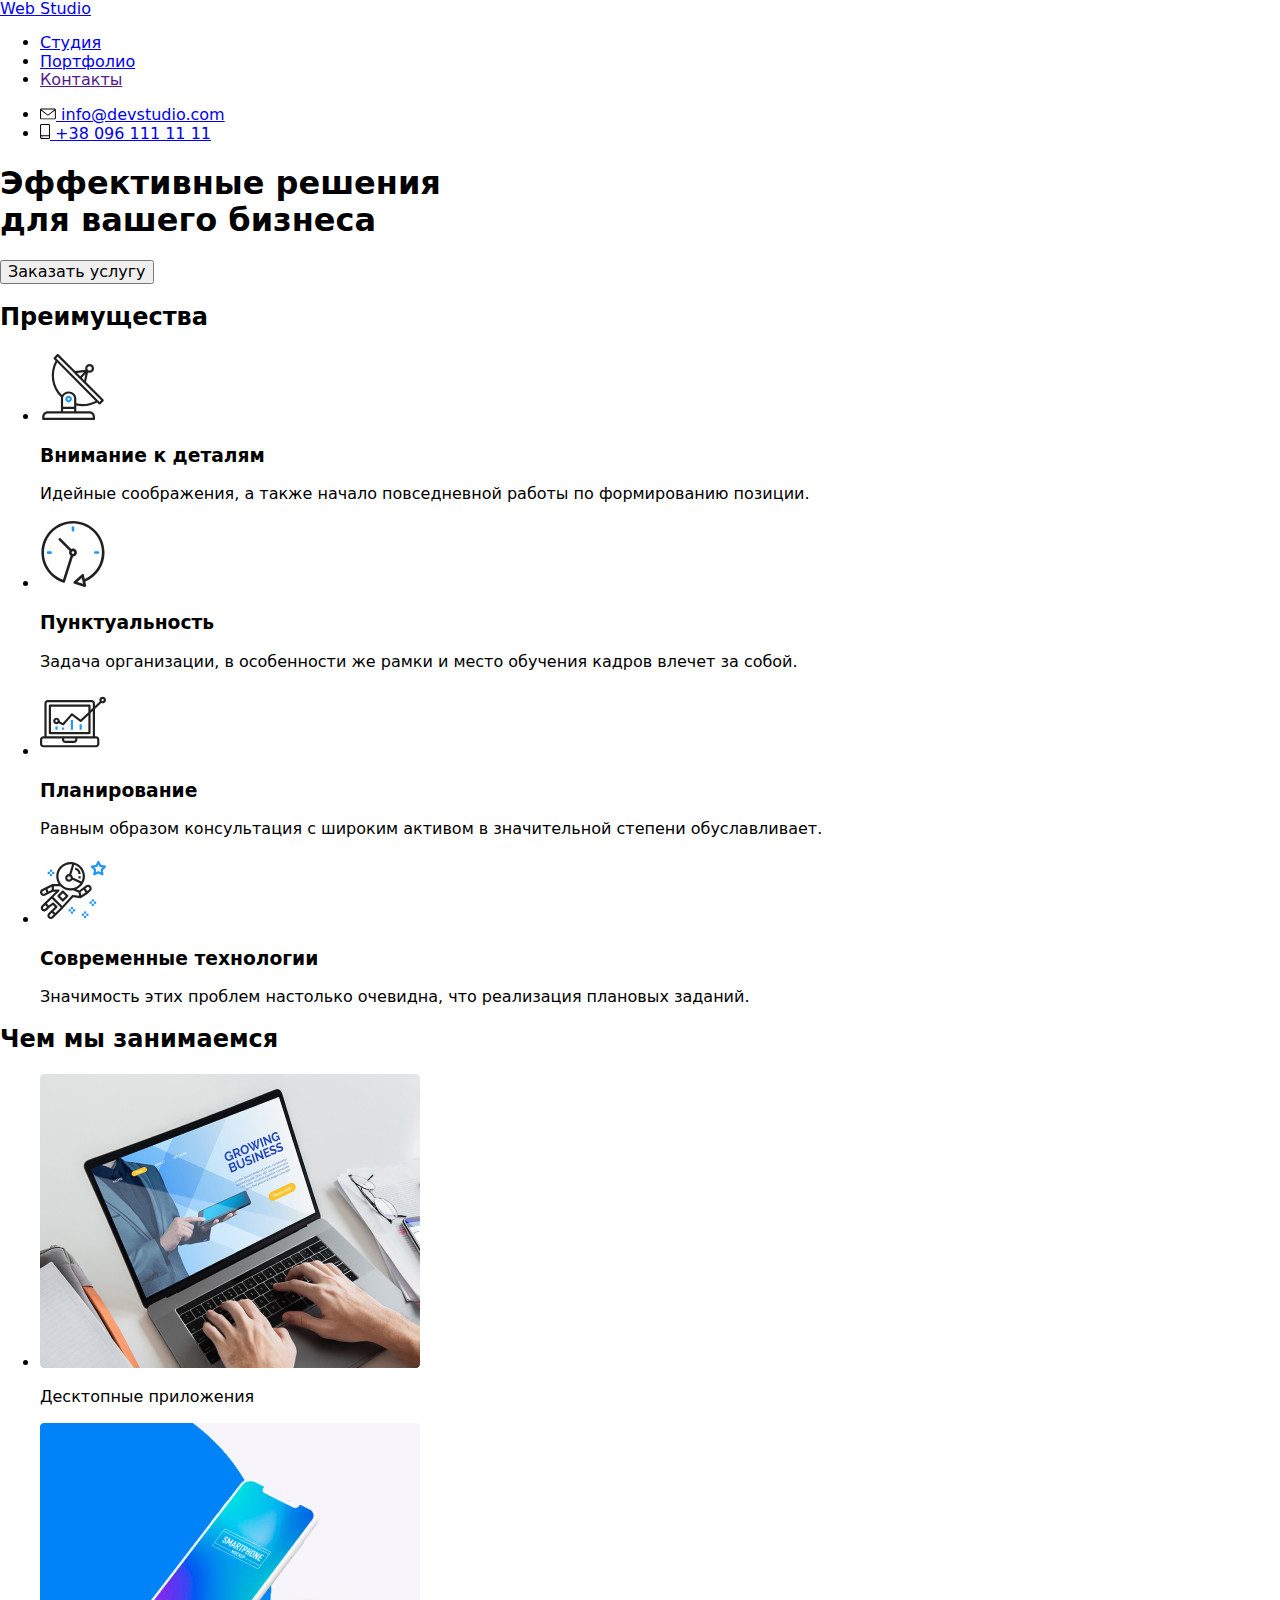
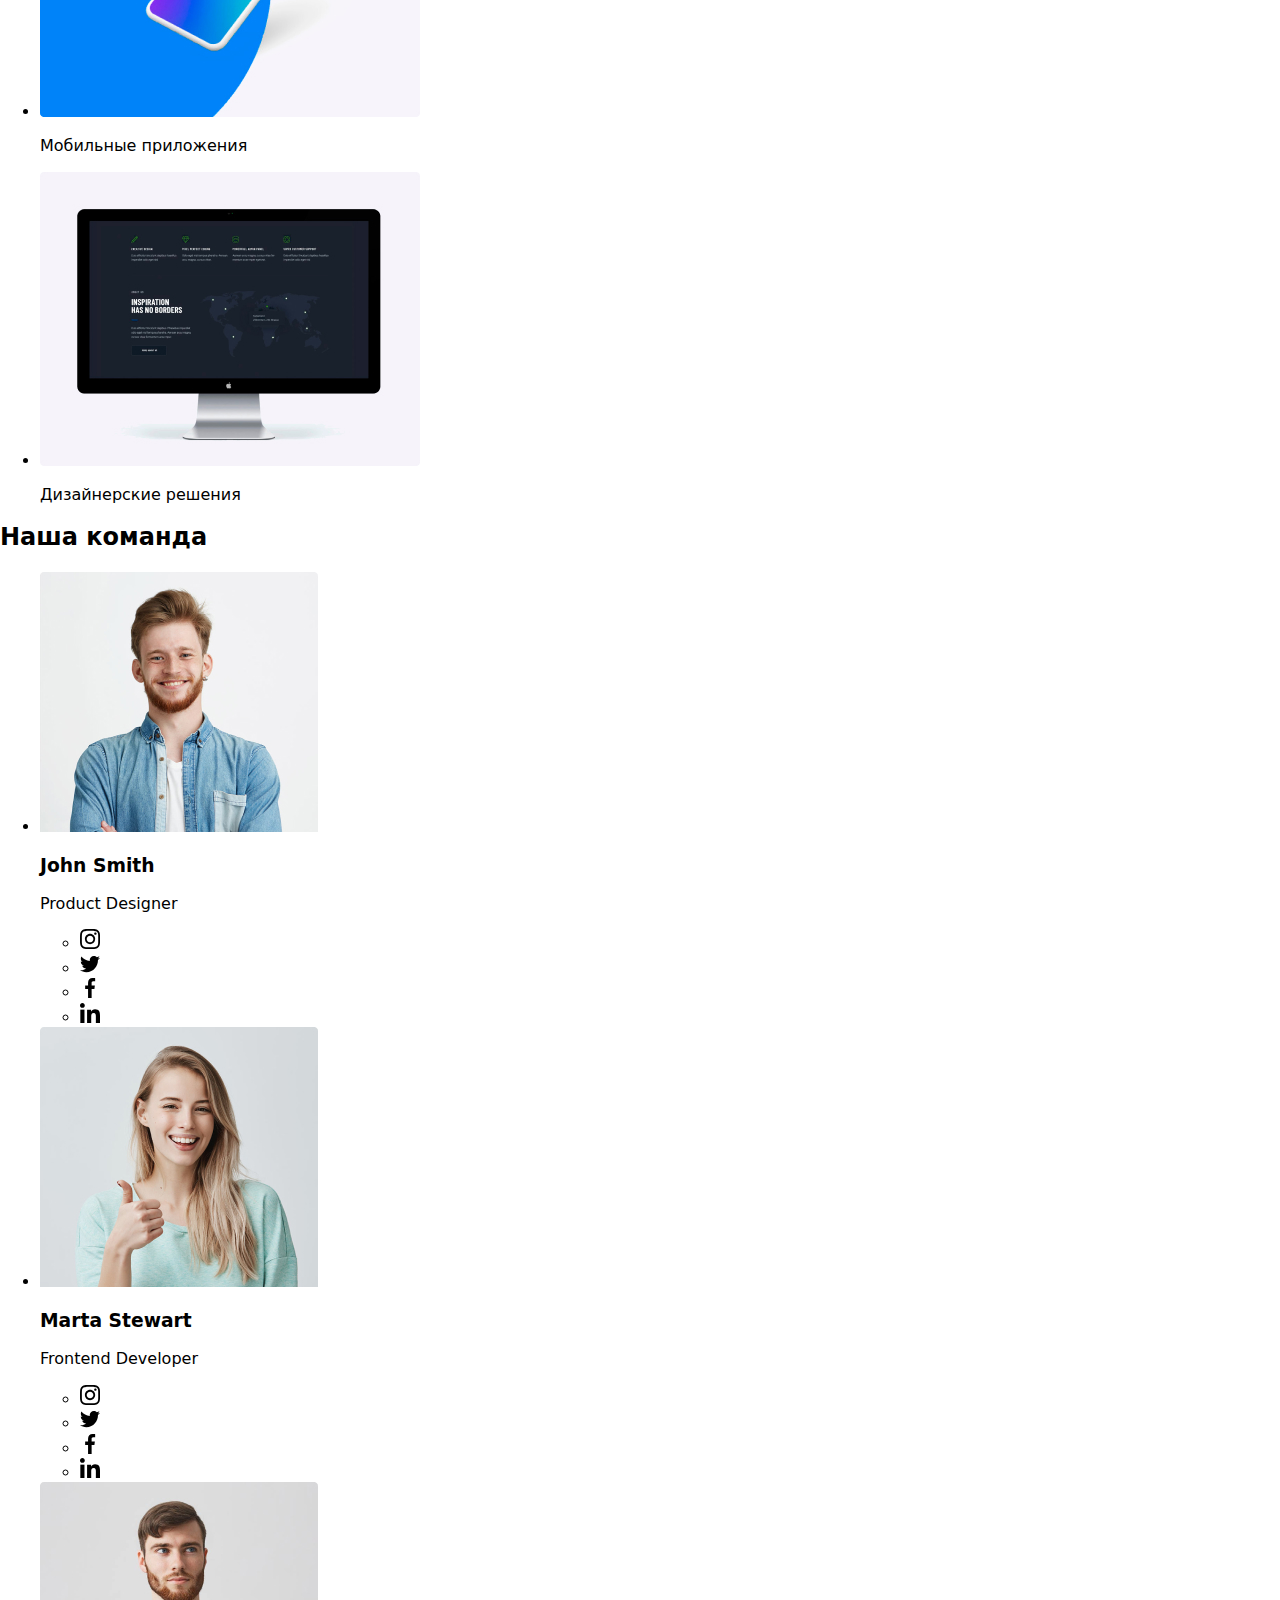
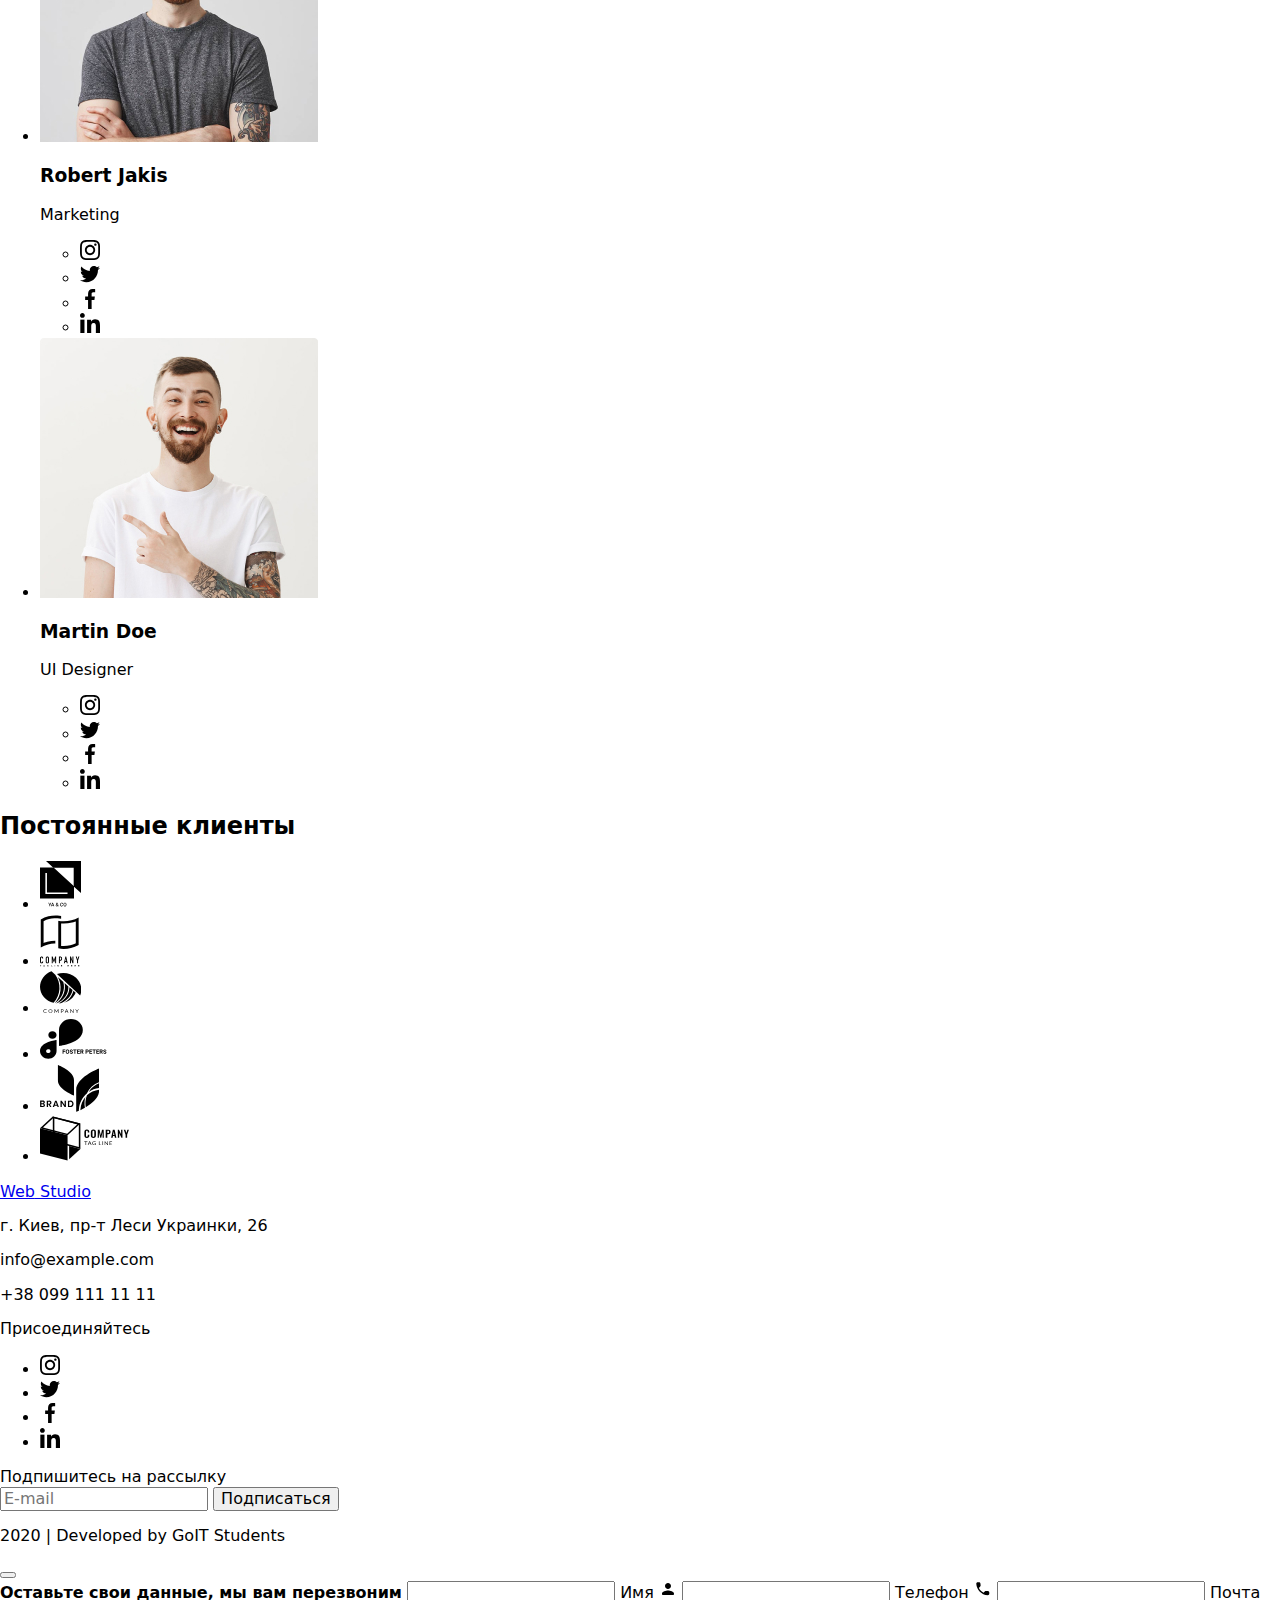
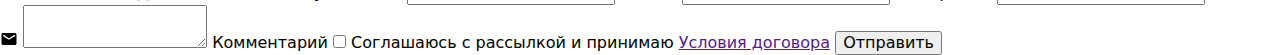
==== index.html @ 314b831e "+файлы с прошлого дз" ====
<!DOCTYPE html>
<html lang="ru">
  <head>
    <meta charset="UTF-8" />
    <meta name="viewport" content="width=device-width, initial-scale=1.0" />
    <title>Web Studio</title>
    <link
      href="https://fonts.googleapis.com/css2?family=Raleway:wght@700&family=Roboto:wght@400;500;700;900&display=swap"
      rel="stylesheet"
    />
    <link
      rel="stylesheet"
      href="https://cdnjs.cloudflare.com/ajax/libs/modern-normalize/0.6.0/modern-normalize.min.css"
    />
    <link rel="stylesheet" href="./css/main.min.css" />
  </head>
  <body>
    <!-- Шапка сайта -->
    <header class="page-header">
      <div class="container header-flex">
        <nav class="main-nav">
          <a href="./index.html" class="logo">
            <span class="logo-color">Web</span>
            Studio
          </a>

          <ul class="site-nav header-style">
            <li class="item"><a href="./index.html" class="link current-index">Студия</a></li>
            <li class="item"><a href="./portfolio.html" class="link">Портфолио</a></li>
            <li class="item"><a href="" class="link">Контакты</a></li>
          </ul>
        </nav>

        <ul class="contacts header-style">
          <li class="item">
            <a href="mailto:info@devstudio.com" class="mail">
              <svg class="envelope-icon" width="16" height="12">
                <use href="./images/sprite.svg#envelope"></use>
              </svg>
              info@devstudio.com
            </a>
          </li>
          <li class="item">
            <a href="tel:380961111111" class="phone">
              <svg class="phone-icon" width="10" height="15">
                <use href="./images/sprite.svg#phone"></use>
              </svg>
              +38 096 111 11 11
            </a>
          </li>
        </ul>
      </div>
    </header>

    <main>
      <!-- Герой -->

      <section class="hero">
        <div class="overlay">
          <h1 class="hero-title">
            Эффективные решения
            <br />
            для вашего бизнеса
          </h1>
          <button data-modal-open class="button">Заказать услугу</button>
        </div>
      </section>

      <!-- Примущества -->
      <section class="advantages section">
        <div class="container">
          <h2 class="section-title invisible-title">Преимущества</h2>
          <ul class="advantages-list">
            <li class="item icon-1">
              <div class="icon-bg">
                <svg class="adv-icon" width="66" height="70">
                  <use href="./images/sprite.svg#icon-1"></use>
                </svg>
              </div>
              <h3 class="advantages-title">Внимание к деталям</h3>
              <p class="advantages-text">
                Идейные соображения, а также начало повседневной работы по формированию позиции.
              </p>
            </li>
            <li class="item icon-2">
              <div class="icon-bg">
                <svg class="adv-icon" width="66" height="70">
                  <use href="./images/sprite.svg#icon-2"></use>
                </svg>
              </div>
              <h3 class="advantages-title">Пунктуальность</h3>
              <p class="advantages-text">
                Задача организации, в особенности же рамки и место обучения кадров влечет за собой.
              </p>
            </li>
            <li class="item icon-3">
              <div class="icon-bg">
                <svg class="adv-icon" width="66" height="70">
                  <use href="./images/sprite.svg#icon-3"></use>
                </svg>
              </div>
              <h3 class="advantages-title">Планирование</h3>
              <p class="advantages-text">
                Равным образом консультация с широким активом в значительной степени обуславливает.
              </p>
            </li>
            <li class="item icon-4">
              <div class="icon-bg">
                <svg class="adv-icon" width="66" height="70">
                  <use href="./images/sprite.svg#icon-4"></use>
                </svg>
              </div>
              <h3 class="advantages-title">Современные технологии</h3>
              <p class="advantages-text">
                Значимость этих проблем настолько очевидна, что реализация плановых заданий.
              </p>
            </li>
          </ul>
        </div>
      </section>

      <!-- Чем мы занимаемся -->
      <section class="section">
        <div class="container">
          <h2 class="section-title">Чем мы занимаемся</h2>
          <ul class="we-list">
            <li class="item">
              <div class="img-wrap">
                <img src="./images/3we/img1.jpg" width="380" height="294" alt="ноутбук" />
                <p class="caption">Десктопные приложения</p>
              </div>
            </li>
            <li class="item">
              <div class="img-wrap">
                <img src="./images/3we/img2.jpg" width="380" height="294" alt="телефон" />
                <p class="caption">Мобильные приложения</p>
              </div>
            </li>
            <li class="item">
              <div class="img-wrap">
                <img src="./images/3we/img3.jpg" width="380" height="294" alt="монитор" />
                <p class="caption">Дизайнерские решения</p>
              </div>
            </li>
          </ul>
        </div>
      </section>

      <!-- Наша команда -->
      <section class="section background add-padding">
        <div class="container">
          <h2 class="section-title">Наша команда</h2>
          <ul class="team-list">
            <li class="item">
              <img src="./images/4team/member1.jpg" width="278" class="team-img" alt="John Smith" />
              <h3 class="names">John Smith</h3>
              <p class="profession">Product Designer</p>
              <ul class="icons-list">
                <li class="item">
                  <a href="instagram.com" class="icon-bg-team">
                    <svg class="icon-team" width="20" height="20">
                      <use href="./images/sprite.svg#instagram"></use>
                    </svg>
                  </a>
                </li>
                <li class="item">
                  <a href="twitter.com" class="icon-bg-team">
                    <svg class="icon-team" width="20" height="20">
                      <use href="./images/sprite.svg#twitter"></use>
                    </svg>
                  </a>
                </li>
                <li class="item">
                  <a href="facebook.com" class="icon-bg-team">
                    <svg class="icon-team" width="20" height="20">
                      <use href="./images/sprite.svg#facebook"></use>
                    </svg>
                  </a>
                </li>
                <li class="item">
                  <a href="linkedin.com" class="icon-bg-team">
                    <svg class="icon-team" width="20" height="20">
                      <use href="./images/sprite.svg#linkedin"></use>
                    </svg>
                  </a>
                </li>
              </ul>
            </li>
            <li class="item">
              <img
                src="./images/4team/member2.jpg"
                width="278"
                class="team-img"
                alt="Marta Stewart"
              />
              <h3 class="names">Marta Stewart</h3>
              <p class="profession">Frontend Developer</p>
              <ul class="icons-list">
                <li class="item">
                  <a href="instagram.com" class="icon-bg-team">
                    <svg class="icon-team" width="20" height="20">
                      <use href="./images/sprite.svg#instagram"></use>
                    </svg>
                  </a>
                </li>
                <li class="item">
                  <a href="twitter.com" class="icon-bg-team">
                    <svg class="icon-team" width="20" height="20">
                      <use href="./images/sprite.svg#twitter"></use>
                    </svg>
                  </a>
                </li>
                <li class="item">
                  <a href="facebook.com" class="icon-bg-team">
                    <svg class="icon-team" width="20" height="20">
                      <use href="./images/sprite.svg#facebook"></use>
                    </svg>
                  </a>
                </li>
                <li class="item">
                  <a href="linkedin.com" class="icon-bg-team">
                    <svg class="icon-team" width="20" height="20">
                      <use href="./images/sprite.svg#linkedin"></use>
                    </svg>
                  </a>
                </li>
              </ul>
            </li>
            <li class="item">
              <img
                src="./images/4team/member3.jpg"
                width="278"
                class="team-img"
                alt="Robert Jakis"
              />
              <h3 class="names">Robert Jakis</h3>
              <p class="profession">Marketing</p>
              <ul class="icons-list">
                <li class="item">
                  <a href="instagram.com" class="icon-bg-team">
                    <svg class="icon-team" width="20" height="20">
                      <use href="./images/sprite.svg#instagram"></use>
                    </svg>
                  </a>
                </li>
                <li class="item">
                  <a href="twitter.com" class="icon-bg-team">
                    <svg class="icon-team" width="20" height="20">
                      <use href="./images/sprite.svg#twitter"></use>
                    </svg>
                  </a>
                </li>
                <li class="item">
                  <a href="facebook.com" class="icon-bg-team">
                    <svg class="icon-team" width="20" height="20">
                      <use href="./images/sprite.svg#facebook"></use>
                    </svg>
                  </a>
                </li>
                <li class="item">
                  <a href="linkedin.com" class="icon-bg-team">
                    <svg class="icon-team" width="20" height="20">
                      <use href="./images/sprite.svg#linkedin"></use>
                    </svg>
                  </a>
                </li>
              </ul>
            </li>
            <li class="item">
              <img src="./images/4team/member4.jpg" width="278" class="team-img" alt="Martin Doe" />
              <h3 class="names">Martin Doe</h3>
              <p class="profession">UI Designer</p>
              <ul class="icons-list">
                <li class="item">
                  <a href="instagram.com" class="icon-bg-team">
                    <svg class="icon-team" width="20" height="20">
                      <use href="./images/sprite.svg#instagram"></use>
                    </svg>
                  </a>
                </li>
                <li class="item">
                  <a href="twitter.com" class="icon-bg-team">
                    <svg class="icon-team" width="20" height="20">
                      <use href="./images/sprite.svg#twitter"></use>
                    </svg>
                  </a>
                </li>
                <li class="item">
                  <a href="facebook.com" class="icon-bg-team">
                    <svg class="icon-team" width="20" height="20">
                      <use href="./images/sprite.svg#facebook"></use>
                    </svg>
                  </a>
                </li>
                <li class="item">
                  <a href="linkedin.com" class="icon-bg-team">
                    <svg class="icon-team" width="20" height="20">
                      <use href="./images/sprite.svg#linkedin"></use>
                    </svg>
                  </a>
                </li>
              </ul>
            </li>
          </ul>
        </div>
      </section>

      <!-- Постоянные клиенты -->
      <section class="section add-padding">
        <div class="container">
          <h2 class="section-title">Постоянные клиенты</h2>
          <ul class="clients-list">
            <li class="item">
              <a href="" class="icon-bg-clients">
                <svg class="icon-clients" width="45" height="50">
                  <use href="./images/sprite.svg#client-1"></use>
                </svg>
              </a>
            </li>
            <li class="item">
              <a href="" class="icon-bg-clients">
                <svg class="icon-clients" width="40" height="52">
                  <use href="./images/sprite.svg#client-2"></use>
                </svg>
              </a>
            </li>
            <li class="item">
              <a href="" class="icon-bg-clients">
                <svg class="icon-clients" width="41" height="43">
                  <use href="./images/sprite.svg#client-3"></use>
                </svg>
              </a>
            </li>
            <li class="item">
              <a href="" class="icon-bg-clients">
                <svg class="icon-clients" width="80" height="42">
                  <use href="./images/sprite.svg#client-4"></use>
                </svg>
              </a>
            </li>
            <li class="item">
              <a href="" class="icon-bg-clients">
                <svg class="icon-clients" width="59" height="47">
                  <use href="./images/sprite.svg#client-5"></use>
                </svg>
              </a>
            </li>
            <li class="item">
              <a href="" class="icon-bg-clients">
                <svg class="icon-clients" width="89" height="46">
                  <use href="./images/sprite.svg#client-6"></use>
                </svg>
              </a>
            </li>
          </ul>
        </div>
      </section>
    </main>

    <!-- Футер -->
    <footer>
      <div class="container footer-flex">
        <div class="contacts-container">
          <a href="./index.html" class="logo logo-footer">
            <span class="logo-color">Web</span>
            Studio
          </a>

          <p class="address">г. Киев, пр-т Леси Украинки, 26</p>
          <p class="mail-footer">info@example.com</p>
          <p class="phone-footer">+38 099 111 11 11</p>
        </div>

        <div class="socials-container">
          <p class="text-footer">Присоединяйтесь</p>
          <ul class="socials-list">
            <li class="item">
              <a href="instagram.com" class="icon-bg-footer">
                <svg class="icon-footer" width="20" height="20">
                  <use href="./images/sprite.svg#instagram"></use>
                </svg>
              </a>
            </li>
            <li class="item">
              <a href="twitter.com" class="icon-bg-footer">
                <svg class="icon-footer" width="20" height="20">
                  <use href="./images/sprite.svg#twitter"></use>
                </svg>
              </a>
            </li>
            <li class="item">
              <a href="facebook.com" class="icon-bg-footer">
                <svg class="icon-footer" width="20" height="20">
                  <use href="./images/sprite.svg#facebook"></use>
                </svg>
              </a>
            </li>
            <li class="item">
              <a href="linkidin.com" class="icon-bg-footer">
                <svg class="icon-footer" width="20" height="20">
                  <use href="./images/sprite.svg#linkedin"></use>
                </svg>
              </a>
            </li>
          </ul>
        </div>

        <div class="subscribe-container">
          <form class="subscribe-form">
            <label for="mail">Подпишитесь на рассылку</label>
            <div class="form-wrapper">
              <input type="mail" name="mail" id="mail" placeholder="E-mail" />
              <button class="button subscribe-button" type="submit">Подписаться</button>
            </div>
          </form>
        </div>
      </div>
      <p class="bottom">2020 | Developed by GoIT Students</p>
    </footer>

    <!-- Модальное окно -->
    <div class="backdrop is-hidden" data-modal>
      <div class="modal">
        <button data-modal-close class="button-close"></button>
        <form class="form" autocomplete="off">
          <strong class="form-title">Оставьте свои данные, мы вам перезвоним</strong>

          <label class="form-field">
            <input class="form-input" type="text" name="name" placeholder=" " />
            <span class="form-label">Имя</span>
            <svg class="icon" width="18" height="18">
              <use href="./images/sprite.svg#name"></use>
            </svg>
          </label>

          <label class="form-field">
            <input class="form-input" type="tel" name="tel" placeholder=" " />
            <span class="form-label">Телефон</span>
            <svg class="icon" width="18" height="18">
              <use href="./images/sprite.svg#tel"></use>
            </svg>
          </label>

          <label class="form-field">
            <input class="form-input" type="mail" name="mail" placeholder=" " autocomplete="on" />
            <span class="form-label">Почта</span>
            <svg class="icon" width="18" height="18">
              <use href="./images/sprite.svg#mail"></use>
            </svg>
          </label>

          <label class="form-field">
            <textarea class="form-input comment-input" name="comment" placeholder=" "></textarea>
            <span class="comment-label">Комментарий</span>
          </label>

          <label class="checkbox-area">
            <input class="check-input" type="checkbox" name="policy" value="policy" />
            <span class="checkbox"></span>
            <span class="policy">
              Соглашаюсь с рассылкой и принимаю
              <a href="">Условия договора</a>
            </span>
          </label>

          <button type="submit" class="button">Отправить</button>
        </form>
      </div>
    </div>

    <script src="./js/modal.js"></script>
  </body>
</html>
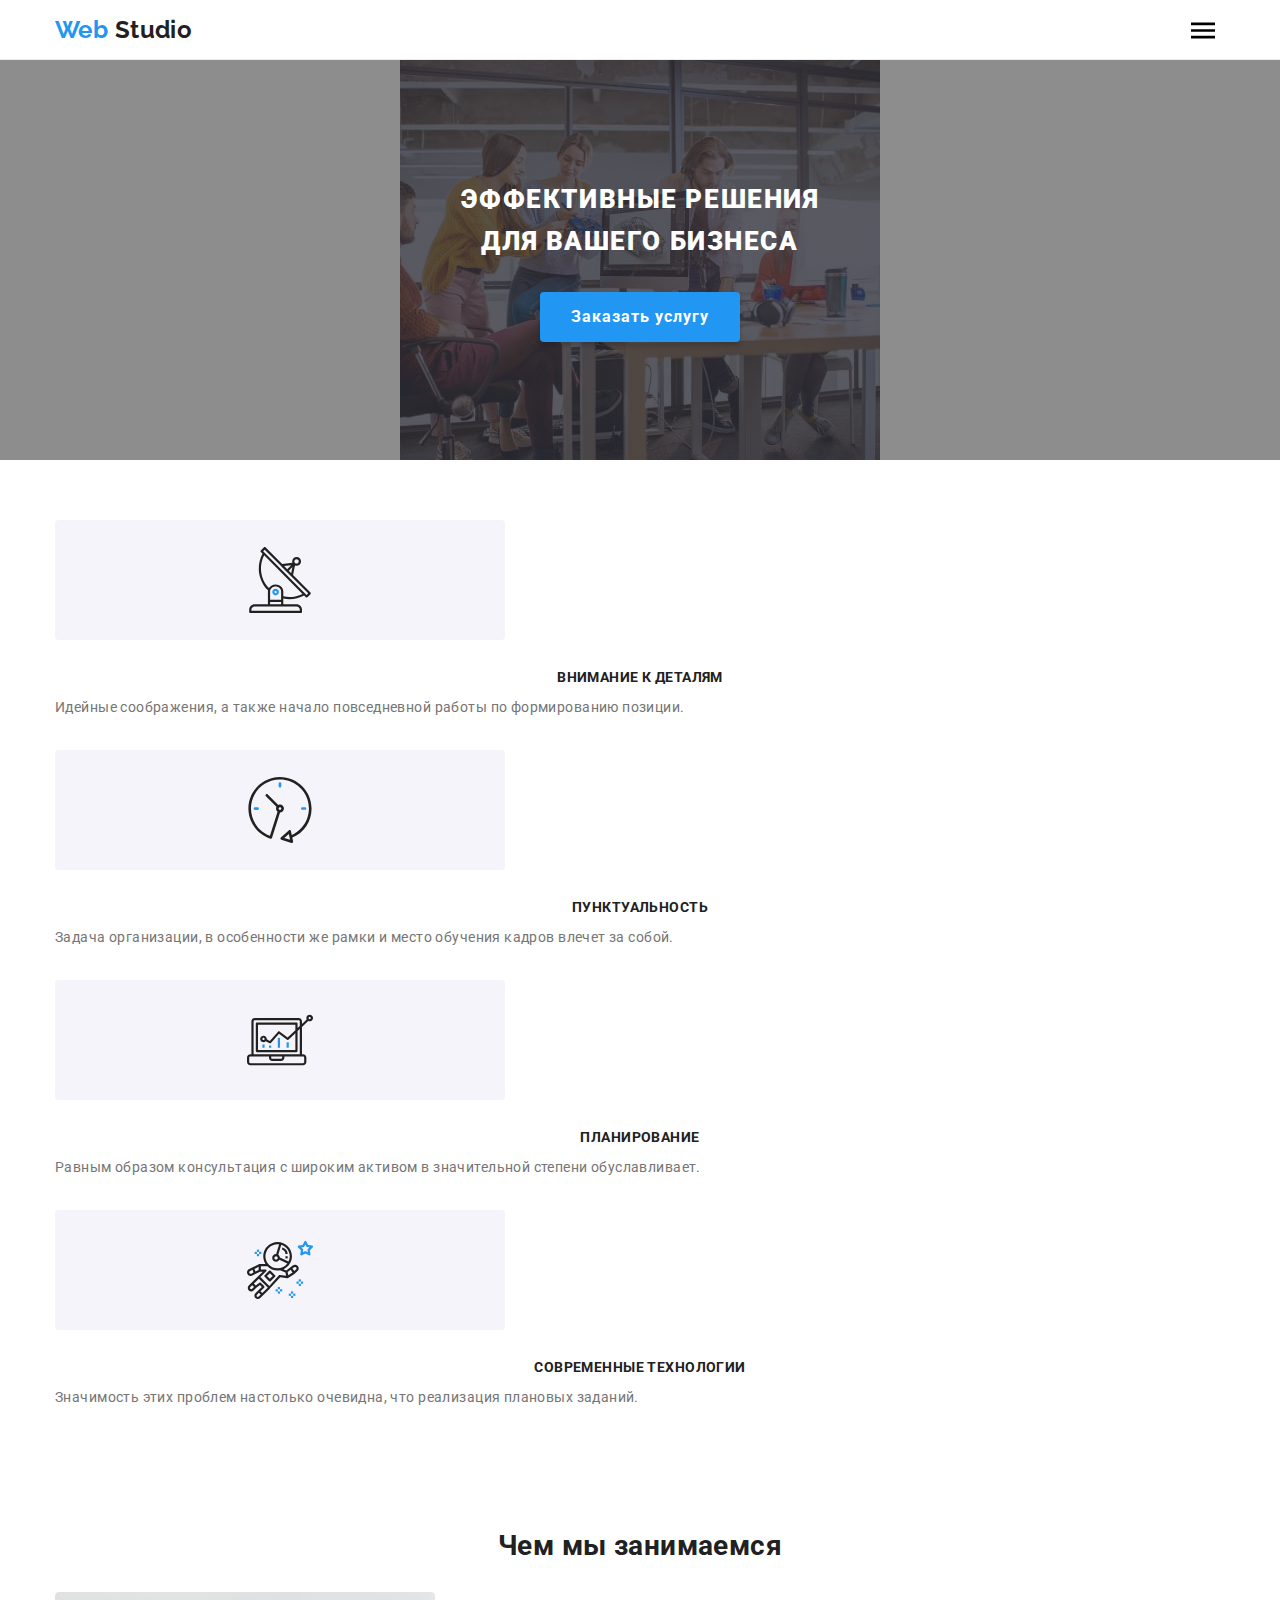
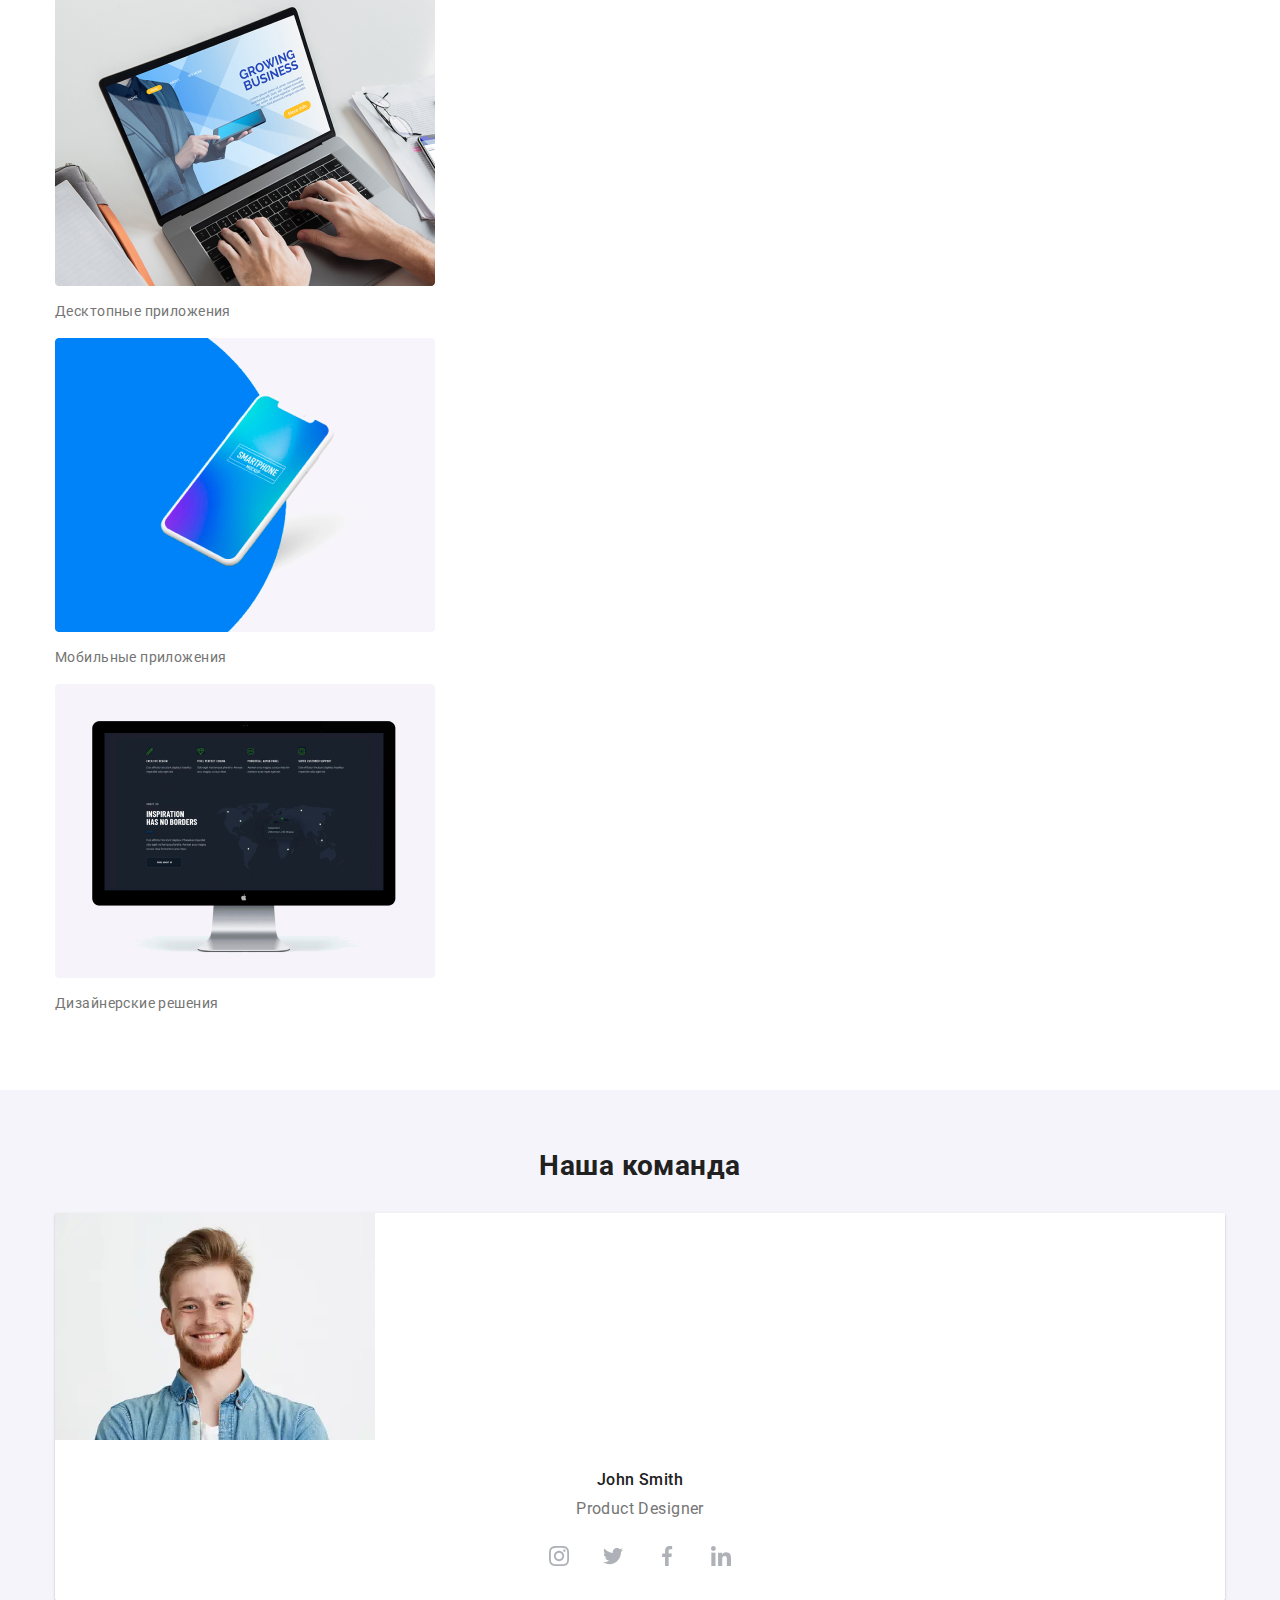
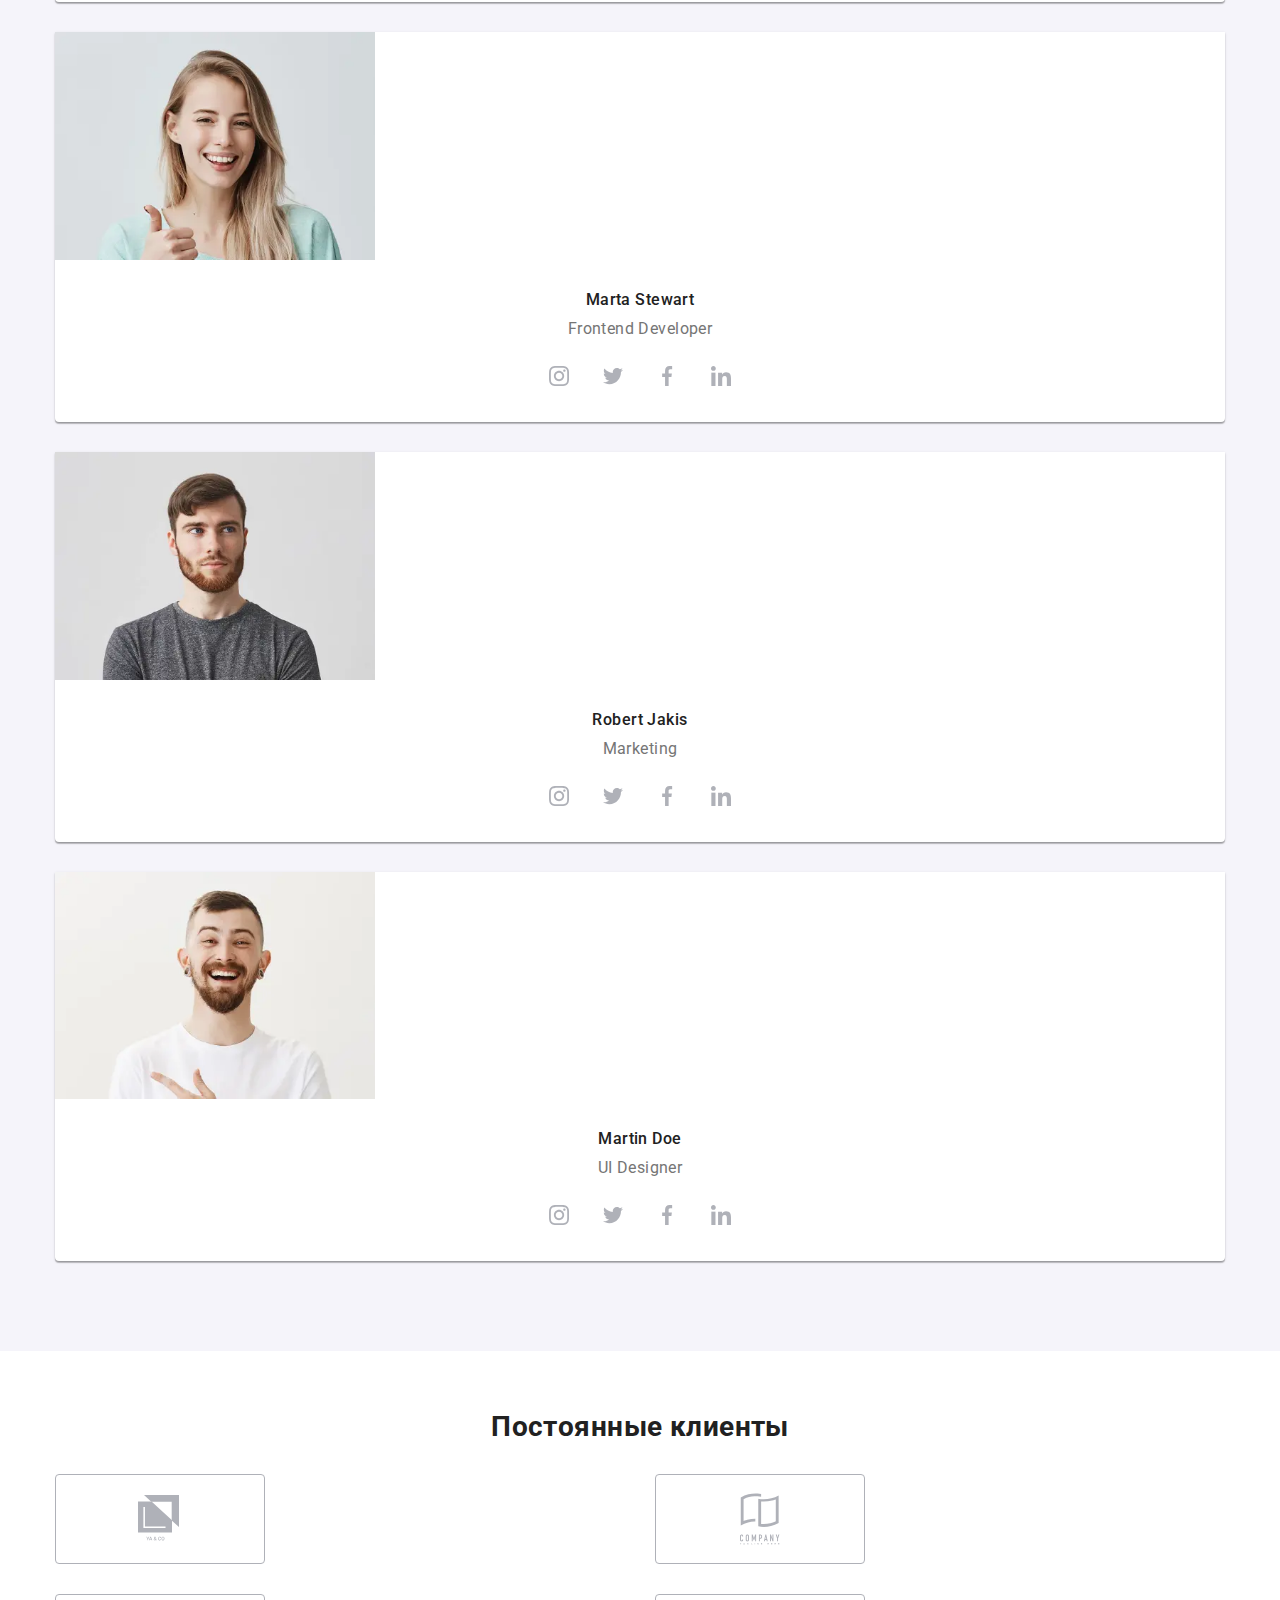
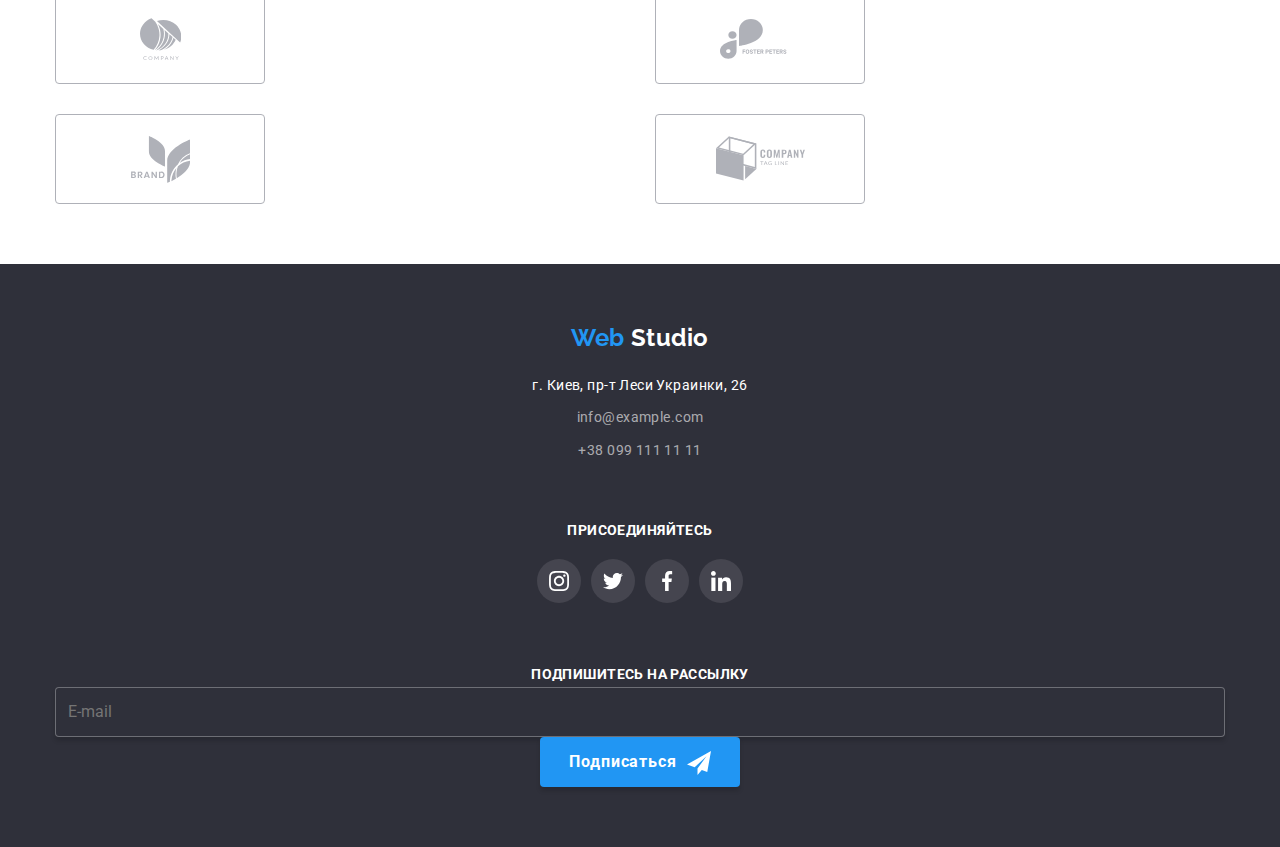
==== commit 1b21d123: "+МОБИЛЬНАЯ ВЕРСИЯ" ====
--- a/index.html
+++ b/index.html
@@ -24,31 +24,45 @@
             Studio
           </a>
 
-          <ul class="site-nav header-style">
-            <li class="item"><a href="./index.html" class="link current-index">Студия</a></li>
-            <li class="item"><a href="./portfolio.html" class="link">Портфолио</a></li>
-            <li class="item"><a href="" class="link">Контакты</a></li>
-          </ul>
+          <button
+            type="button"
+            class="menu-button is-open"
+            aria-expanded="false"
+            data-menu-button
+            aria-controls="menu-container"
+          >
+            <svg width="24" height="19" aria-label="Переключатель мобильного меню">
+              <use class="icon-menu" href="./images/sprite.svg#icon-menu"></use>
+              <use class="icon-cross" href="./images/sprite.svg#icon-cross"></use>
+            </svg>
+          </button>
+
+          <div class="menu-container" id="menu-container" data-menu>
+            <ul class="site-nav header-style">
+              <li class="item"><a href="./index.html" class="link current-index">Студия</a></li>
+              <li class="item"><a href="./portfolio.html" class="link">Портфолио</a></li>
+              <li class="item"><a href="" class="link">Контакты</a></li>
+            </ul>
+            <ul class="contacts header-style">
+              <li class="item">
+                <a href="mailto:info@devstudio.com" class="mail">
+                  <svg class="envelope-icon" width="16" height="12">
+                    <use href="./images/sprite.svg#envelope"></use>
+                  </svg>
+                  info@devstudio.com
+                </a>
+              </li>
+              <li class="item mobile-header">
+                <a href="tel:380961111111" class="phone">
+                  <svg class="phone-icon" width="10" height="15">
+                    <use href="./images/sprite.svg#phone"></use>
+                  </svg>
+                  +38 096 111 11 11
+                </a>
+              </li>
+            </ul>
+          </div>
         </nav>
-
-        <ul class="contacts header-style">
-          <li class="item">
-            <a href="mailto:info@devstudio.com" class="mail">
-              <svg class="envelope-icon" width="16" height="12">
-                <use href="./images/sprite.svg#envelope"></use>
-              </svg>
-              info@devstudio.com
-            </a>
-          </li>
-          <li class="item">
-            <a href="tel:380961111111" class="phone">
-              <svg class="phone-icon" width="10" height="15">
-                <use href="./images/sprite.svg#phone"></use>
-              </svg>
-              +38 096 111 11 11
-            </a>
-          </li>
-        </ul>
       </div>
     </header>
 
@@ -56,7 +70,7 @@
       <!-- Герой -->
 
       <section class="hero">
-        <div class="overlay">
+        <div class="overlay container">
           <h1 class="hero-title">
             Эффективные решения
             <br />
@@ -120,7 +134,7 @@
       </section>
 
       <!-- Чем мы занимаемся -->
-      <section class="section">
+      <section class="section section-none">
         <div class="container">
           <h2 class="section-title">Чем мы занимаемся</h2>
           <ul class="we-list">
@@ -152,7 +166,27 @@
           <h2 class="section-title">Наша команда</h2>
           <ul class="team-list">
             <li class="item">
-              <img src="./images/4team/member1.jpg" width="278" class="team-img" alt="John Smith" />
+              <picture class="team-img">
+                <source
+                  srcset="
+                    ./images/4team/team-mobile/member1-450.webp   450w,
+                    ./images/4team/team-mobile/member1-900.webp   900w,
+                    ./images/4team/team-mobile/member1-1350.webp 1350w
+                  "
+                  type="image/webp"
+                  sizes="(min-width: 1200px) 25vw, (min-width: 768px) 50vw, 100vw"
+                />
+                <img
+                  srcset="
+                    ./images/4team/team-mobile/member1-450.jpg   450w,
+                    ./images/4team/team-mobile/member1-900.jpg   900w,
+                    ./images/4team/team-mobile/member1-1350.jpg 1350w
+                  "
+                  sizes="(min-width: 1200px) 25vw, (min-width: 768px) 50vw, 100vw"
+                  src="./images/4team/team-mobile/member1-450.jpg"
+                  alt="John Smith"
+                />
+              </picture>
               <h3 class="names">John Smith</h3>
               <p class="profession">Product Designer</p>
               <ul class="icons-list">
@@ -186,13 +220,29 @@
                 </li>
               </ul>
             </li>
-            <li class="item">
-              <img
-                src="./images/4team/member2.jpg"
-                width="278"
-                class="team-img"
-                alt="Marta Stewart"
-              />
+
+            <li class="item">
+              <picture class="team-img">
+                <source
+                  srcset="
+                    ./images/4team/team-mobile/member2-450.webp   450w,
+                    ./images/4team/team-mobile/member2-900.webp   900w,
+                    ./images/4team/team-mobile/member2-1350.webp 1350w
+                  "
+                  type="image/webp"
+                  sizes="(min-width: 1200px) 25vw, (min-width: 768px) 50vw, 100vw"
+                />
+                <img
+                  srcset="
+                    ./images/4team/team-mobile/member2-450.jpg   450w,
+                    ./images/4team/team-mobile/member2-900.jpg   900w,
+                    ./images/4team/team-mobile/member2-1350.jpg 1350w
+                  "
+                  sizes="(min-width: 1200px) 25vw, (min-width: 768px) 50vw, 100vw"
+                  src="./images/4team/team-mobile/member2-450.jpg"
+                  alt="Marta Stewart"
+                />
+              </picture>
               <h3 class="names">Marta Stewart</h3>
               <p class="profession">Frontend Developer</p>
               <ul class="icons-list">
@@ -226,13 +276,29 @@
                 </li>
               </ul>
             </li>
-            <li class="item">
-              <img
-                src="./images/4team/member3.jpg"
-                width="278"
-                class="team-img"
-                alt="Robert Jakis"
-              />
+
+            <li class="item">
+              <picture class="team-img">
+                <source
+                  srcset="
+                    ./images/4team/team-mobile/member3-450.webp   450w,
+                    ./images/4team/team-mobile/member3-900.webp   900w,
+                    ./images/4team/team-mobile/member3-1350.webp 1350w
+                  "
+                  type="image/webp"
+                  sizes="(min-width: 1200px) 25vw, (min-width: 768px) 50vw, 100vw"
+                />
+                <img
+                  srcset="
+                    ./images/4team/team-mobile/member3-450.jpg   450w,
+                    ./images/4team/team-mobile/member3-900.jpg   900w,
+                    ./images/4team/team-mobile/member3-1350.jpg 1350w
+                  "
+                  sizes="(min-width: 1200px) 25vw, (min-width: 768px) 50vw, 100vw"
+                  src="./images/4team/team-mobile/member3-450.jpg"
+                  alt="Robert Jakis"
+                />
+              </picture>
               <h3 class="names">Robert Jakis</h3>
               <p class="profession">Marketing</p>
               <ul class="icons-list">
@@ -266,8 +332,29 @@
                 </li>
               </ul>
             </li>
-            <li class="item">
-              <img src="./images/4team/member4.jpg" width="278" class="team-img" alt="Martin Doe" />
+
+            <li class="item">
+              <picture class="team-img">
+                <source
+                  srcset="
+                    ./images/4team/team-mobile/member4-450.webp   450w,
+                    ./images/4team/team-mobile/member4-900.webp   900w,
+                    ./images/4team/team-mobile/member4-1350.webp 1350w
+                  "
+                  type="image/webp"
+                  sizes="(min-width: 1200px) 25vw, (min-width: 768px) 50vw, 100vw"
+                />
+                <img
+                  srcset="
+                    ./images/4team/team-mobile/member4-450.jpg   450w,
+                    ./images/4team/team-mobile/member4-900.jpg   900w,
+                    ./images/4team/team-mobile/member4-1350.jpg 1350w
+                  "
+                  sizes="(min-width: 1200px) 25vw, (min-width: 768px) 50vw, 100vw"
+                  src="./images/4team/team-mobile/member4-450.jpg"
+                  alt="Martin Doe"
+                />
+              </picture>
               <h3 class="names">Martin Doe</h3>
               <p class="profession">UI Designer</p>
               <ul class="icons-list">
@@ -415,13 +502,17 @@
           </form>
         </div>
       </div>
-      <p class="bottom">2020 | Developed by GoIT Students</p>
+      <!-- <p class="bottom">2020 | Developed by GoIT Students</p> -->
     </footer>
 
     <!-- Модальное окно -->
     <div class="backdrop is-hidden" data-modal>
       <div class="modal">
-        <button data-modal-close class="button-close"></button>
+        <button data-modal-close class="button-close">
+          <svg width="11" height="11">
+            <use class="modal-cross" href="./images/sprite.svg#icon-cross"></use>
+          </svg>
+        </button>
         <form class="form" autocomplete="off">
           <strong class="form-title">Оставьте свои данные, мы вам перезвоним</strong>
 
@@ -469,5 +560,6 @@
     </div>
 
     <script src="./js/modal.js"></script>
+    <script src="./js/menu.js"></script>
   </body>
 </html>
--- a/css/main.min.css
+++ b/css/main.min.css
@@ -0,0 +1,2 @@
+.invisible-title,.check-input{position:absolute;width:1px;height:1px;margin:-1px;border:0;padding:0;clip:rect(0 0 0 0);overflow:hidden}ul,h1,h2{margin-top:0px;margin-bottom:0px}.logo,.logo-footer{font-family:Raleway,sans-serif;font-weight:700}html{-webkit-box-sizing:border-box;box-sizing:border-box}*,*::after,*::before{-webkit-box-sizing:inherit;box-sizing:inherit}body{-webkit-user-select:none;-moz-user-select:none;-ms-user-select:none;user-select:none;background-color:#fff;color:#757575;margin:0;font-family:Roboto,sans-serif;letter-spacing:0.03em;font-size:14px;line-height:1.71}body.modal-open{overflow:hidden}ul{list-style:none;padding-left:0px}a{text-decoration:none;color:#212121}img{display:block;height:auto;max-width:100%}.container{padding-left:15px;padding-right:15px;margin-left:auto;margin-right:auto}@media screen and (min-width: 480px){.container{width:480px}}@media screen and (min-width: 768px){.container{width:768px}}@media screen and (min-width: 1200px){.container{width:1200px}}a.mail,a.phone{color:#757575}.page-header{position:relative;width:100%;height:60px;background-color:rgba(255,255,255,0.85);border-bottom:1px solid #ececec}.header-style{-webkit-box-align:center;-ms-flex-align:center;align-items:center;font-weight:500;font-size:18px;line-height:1.16;letter-spacing:0.02em}.header-style .link,.header-style .mail,.header-style .phone{-webkit-transition:color 250ms cubic-bezier(0.4, 0, 0.2, 1);transition:color 250ms cubic-bezier(0.4, 0, 0.2, 1)}.header-style .link:hover,.header-style .link:focus,.header-style .mail:hover,.header-style .mail:focus,.header-style .phone:hover,.header-style .phone:focus{color:#2196f3;cursor:pointer}.site-nav .link.current-index{color:#2196f3}.page-header .main-nav{display:-webkit-box;display:-ms-flexbox;display:flex;-webkit-box-align:center;-ms-flex-align:center;align-items:center;-webkit-box-pack:justify;-ms-flex-pack:justify;justify-content:space-between;height:60px}.site-nav{margin-top:60px}.site-nav .item+.item{margin-top:50px}.contacts{margin-top:60px;margin-bottom:60px}.contacts .mobile-header{margin-top:16px}.site-nav .link.current-index{position:relative}.site-nav .link.current-index::after{content:'';display:inline-block;position:absolute;right:0;bottom:-8px;width:100%;height:4px;background-color:#2196f3;border-radius:2px}.envelope-icon,.phone-icon{margin-right:5px;fill:currentColor}.logo{font-size:24px;line-height:1.16}.logo-color{color:#2196f3}.logo-footer{padding:0px;margin-right:0px;color:#fff}.menu-button{display:-webkit-inline-box;display:-ms-inline-flexbox;display:inline-flex;margin:0;padding:0;border:none;background-color:transparent;padding:10px}.icon-menu{display:none;fill:currentColor}.menu-button:hover .icon-menu,.menu-button:focus .icon-menu{color:#2196f3}.menu-button.is-open .icon-menu{display:block}.menu-button.is-open .icon-cross{display:none}.icon-cross{fill:currentColor}.menu-button:hover .icon-cross,.menu-button:focus .icon-cross{color:#2196f3}.menu-container{display:none;position:absolute;top:101%;left:0;width:100%;height:393px;background-color:#fff;text-align:center}.menu-container.is-open{display:block}footer{background-color:#2f303a;padding-top:60px;text-align:center;padding-bottom:60px}.contacts-container .address{color:#fff;margin-top:20px;margin-bottom:8px}.contacts-container .mail-footer,.contacts-container .phone-footer{color:rgba(255,255,255,0.6);margin:0px}.contacts-container .mail-footer{margin-bottom:9px}.socials-list{display:-webkit-box;display:-ms-flexbox;display:flex;-webkit-box-pack:center;-ms-flex-pack:center;justify-content:center;margin-bottom:60px}.socials-list .item+.item{margin-left:10px}.icon-bg-footer{display:-webkit-box;display:-ms-flexbox;display:flex;-webkit-box-pack:center;-ms-flex-pack:center;justify-content:center;-webkit-box-align:center;-ms-flex-align:center;align-items:center;width:44px;height:44px;fill:#fff;background-color:#45454f;border-radius:50%;-webkit-transition:background-color 250ms cubic-bezier(0.4, 0, 0.2, 1);transition:background-color 250ms cubic-bezier(0.4, 0, 0.2, 1)}.icon-bg-footer:hover,.icon-bg-footer:focus{background-color:#2196f3}.form-wrapper{display:-webkit-box;display:-ms-flexbox;display:flex;-webkit-box-orient:vertical;-webkit-box-direction:normal;-ms-flex-direction:column;flex-direction:column}.subscribe-form label,.text-footer{margin-top:60px;margin-bottom:20px;color:#fff;font-weight:700;font-size:14px;line-height:1.14;text-transform:uppercase}.form-wrapper input{width:100%;height:50px;padding:0px 12px;font-size:16px;line-height:1.87;background-color:#2f303a;color:#fff;border:1px solid rgba(255,255,255,0.3);border-radius:4px;-webkit-box-shadow:0px 4px 4px rgba(0,0,0,0.15);box-shadow:0px 4px 4px rgba(0,0,0,0.15)}@media screen and (max-width: 1199px){.form-wrapper input{max-width:450px;margin-bottom:20px;margin-top:20px}}.form-wrapper input:focus{outline:none;border:1px solid #dfdfdf;-webkit-transition:border 250ms cubic-bezier(0.4, 0, 0.2, 1);transition:border 250ms cubic-bezier(0.4, 0, 0.2, 1)}.hero{padding:0px;text-align:center;background-color:#8d8d8d}.hero-title{text-align:center;margin-bottom:30px;color:#fff;font-weight:900;font-size:26px;line-height:1.62;text-align:center;letter-spacing:0.06em;text-transform:uppercase}.overlay{display:-webkit-box;display:-ms-flexbox;display:flex;-webkit-box-orient:vertical;-webkit-box-direction:normal;-ms-flex-direction:column;flex-direction:column;-webkit-box-pack:center;-ms-flex-pack:center;justify-content:center;height:400px;max-width:480px;background-image:-webkit-gradient(linear, left top, left bottom, from(rgba(47,48,58,0.8)), to(rgba(47,48,58,0.8))),url("../images/hero-mobile-480.jpg");background-image:linear-gradient(rgba(47,48,58,0.8), rgba(47,48,58,0.8)),url("../images/hero-mobile-480.jpg");background-repeat:no-repeat;background-position:center;background-size:cover}@media screen and (min-device-pixel-ratio: 2), screen and (-webkit-min-device-pixel-ratio: 2), screen and (min-resolution: 192dpi), screen and (min-resolution: 2dppx){.box{background-image:url("../images/hero-mobile-960.jpg")}}.button{display:inline-block;text-align:center;border-radius:4px;padding:10px 30px;width:200px;height:50px;margin:0 auto;border:none;color:#fff;background-color:#2196f3;font-weight:700;font-size:16px;line-height:1.87;letter-spacing:0.06em;-webkit-box-shadow:0px 4px 4px rgba(0,0,0,0.15);box-shadow:0px 4px 4px rgba(0,0,0,0.15);-webkit-transition:background-color 250ms cubic-bezier(0.4, 0, 0.2, 1);transition:background-color 250ms cubic-bezier(0.4, 0, 0.2, 1)}.button:hover,.button:focus{background-color:#1d74bb;cursor:pointer}.subscribe-button{padding:10px 28px;overflow:hidden}.subscribe-button::after{content:'';width:24px;height:24px;vertical-align:middle;display:-webkit-inline-box;display:-ms-inline-flexbox;display:inline-flex;margin-left:10px;background-image:url(../images/6footer/button-icon.svg);-webkit-transition:-webkit-transform 250ms cubic-bezier(0.4, 0, 0.2, 1);transition:-webkit-transform 250ms cubic-bezier(0.4, 0, 0.2, 1);transition:transform 250ms cubic-bezier(0.4, 0, 0.2, 1);transition:transform 250ms cubic-bezier(0.4, 0, 0.2, 1), -webkit-transform 250ms cubic-bezier(0.4, 0, 0.2, 1)}.subscribe-button:hover::after,.subscribe-button:focus::after{-webkit-transform:translateY(-40px) translateX(30px);transform:translateY(-40px) translateX(30px)}.section{padding-top:60px;padding-bottom:60px}.section-title{margin-bottom:30px;color:#212121;font-weight:700;font-size:28px;line-height:1.17;text-align:center}@media screen and (max-width: 480px){.section-none{display:none}}.advantages-title{display:-webkit-box;display:-ms-flexbox;display:flex;-webkit-box-pack:center;-ms-flex-pack:center;justify-content:center;margin:0px;margin-bottom:10px;color:#212121;font-weight:700;font-size:14px;line-height:1.14;text-transform:uppercase}.icon-bg{max-width:450px;height:120px;background-color:#f5f4fa;border-radius:4px;display:-webkit-box;display:-ms-flexbox;display:flex;-webkit-box-pack:center;-ms-flex-pack:center;justify-content:center;-webkit-box-align:center;-ms-flex-align:center;align-items:center;margin-bottom:30px}.advantages-text{margin-top:0px;margin-bottom:0px}.advantages-list .item+.item{margin-top:30px}.background{background-color:#f5f4fa}.names{margin-top:30px;margin-bottom:10px;color:#212121;font-weight:500;font-size:16px;line-height:1.19}.profession{margin-top:0px;margin-bottom:16px;font-size:16px;line-height:1.19}.team-list>.item{background-color:#fff;text-align:center;margin-bottom:30px;-webkit-box-shadow:0px 2px 1px rgba(0,0,0,0.2),0px 1px 1px rgba(0,0,0,0.14),0px 1px 3px rgba(0,0,0,0.12);box-shadow:0px 2px 1px rgba(0,0,0,0.2),0px 1px 1px rgba(0,0,0,0.14),0px 1px 3px rgba(0,0,0,0.12);border-radius:0px 0px 4px 4px}.icons-list{display:-webkit-box;display:-ms-flexbox;display:flex;-webkit-box-pack:center;-ms-flex-pack:center;justify-content:center;padding-bottom:24px}.icon-bg-team{display:-webkit-box;display:-ms-flexbox;display:flex;-webkit-box-pack:center;-ms-flex-pack:center;justify-content:center;-webkit-box-align:center;-ms-flex-align:center;align-items:center;width:44px;height:44px;color:#afb1b8;background-color:#fff;border-radius:50%;-webkit-transition:color 250ms cubic-bezier(0.4, 0, 0.2, 1);transition:color 250ms cubic-bezier(0.4, 0, 0.2, 1);-webkit-transition:background-color 250ms cubic-bezier(0.4, 0, 0.2, 1);transition:background-color 250ms cubic-bezier(0.4, 0, 0.2, 1)}.icon-bg-team:hover,.icon-bg-team:focus{background-color:#2196f3;color:#fff}.icon-team{fill:currentColor}.icons-list>.item:not(:last-child){margin-right:10px}.clients-list{display:-webkit-box;display:-ms-flexbox;display:flex;-ms-flex-wrap:wrap;flex-wrap:wrap;margin:-15px}.clients-list .item{-ms-flex-preferred-size:calc((100% - 4 * 15px) / 2);flex-basis:calc((100% - 4 * 15px) / 2);margin:15px}.icon-bg-clients{display:-webkit-box;display:-ms-flexbox;display:flex;-webkit-box-pack:center;-ms-flex-pack:center;justify-content:center;-webkit-box-align:center;-ms-flex-align:center;align-items:center;max-width:210px;height:90px;border:1px solid #afb1b8;color:#afb1b8;border-radius:4px;-webkit-transition:color 250ms cubic-bezier(0.4, 0, 0.2, 1);transition:color 250ms cubic-bezier(0.4, 0, 0.2, 1);-webkit-transition:border 250ms cubic-bezier(0.4, 0, 0.2, 1);transition:border 250ms cubic-bezier(0.4, 0, 0.2, 1);-webkit-transition:-webkit-transform 250ms cubic-bezier(0.4, 0, 0.2, 1);transition:-webkit-transform 250ms cubic-bezier(0.4, 0, 0.2, 1);transition:transform 250ms cubic-bezier(0.4, 0, 0.2, 1);transition:transform 250ms cubic-bezier(0.4, 0, 0.2, 1), -webkit-transform 250ms cubic-bezier(0.4, 0, 0.2, 1)}.icon-bg-clients:hover,.icon-bg-clients:focus{border:1px solid #2196f3;color:#2196f3;-webkit-transform:scale(1.2);transform:scale(1.2)}.icon-clients{fill:currentColor}.backdrop{position:fixed;top:0;left:0;width:100%;height:100%;padding:93px 15px;overflow-y:scroll;z-index:2;background-color:rgba(0,0,0,0.2);opacity:1;-webkit-transition:opacity 250ms cubic-bezier(0.4, 0, 0.2, 1);transition:opacity 250ms cubic-bezier(0.4, 0, 0.2, 1)}.backdrop.is-hidden{opacity:0;pointer-events:none}.modal{position:relative;padding:40px;background-color:#fff;-webkit-box-shadow:0px 2px 1px rgba(0,0,0,0.2),0px 1px 1px rgba(0,0,0,0.14),0px 1px 3px rgba(0,0,0,0.12);box-shadow:0px 2px 1px rgba(0,0,0,0.2),0px 1px 1px rgba(0,0,0,0.14),0px 1px 3px rgba(0,0,0,0.12);border-radius:4px}.button-close{position:absolute;top:15px;right:15px;width:30px;height:30px;display:-webkit-box;display:-ms-flexbox;display:flex;-webkit-box-pack:center;-ms-flex-pack:center;justify-content:center;-webkit-box-align:center;-ms-flex-align:center;align-items:center;outline:none;border:1px solid rgba(0,0,0,0.1);background-color:#fff;border-radius:50%;-webkit-transform:translate(25%, -25%) scale(1);transform:translate(25%, -25%) scale(1);-webkit-transition:-webkit-transform 250ms cubic-bezier(0.4, 0, 0.2, 1);transition:-webkit-transform 250ms cubic-bezier(0.4, 0, 0.2, 1);transition:transform 250ms cubic-bezier(0.4, 0, 0.2, 1);transition:transform 250ms cubic-bezier(0.4, 0, 0.2, 1), -webkit-transform 250ms cubic-bezier(0.4, 0, 0.2, 1)}.button-close:hover,.button-close:focus{cursor:pointer;-webkit-transform:translate(25%, -25%) scale(1.2);transform:translate(25%, -25%) scale(1.2)}.modal-cross{fill:currentColor}.button-close:hover .modal-cross,.button-close:focus .modal-cross{color:#2196f3}.form-title{display:-webkit-box;display:-ms-flexbox;display:flex;-webkit-box-pack:center;-ms-flex-pack:center;justify-content:center;text-align:center;margin-bottom:30px;color:#212121;font-size:20px;line-height:1.5}.form-field{position:relative;display:-webkit-box;display:-ms-flexbox;display:flex;-webkit-box-orient:vertical;-webkit-box-direction:normal;-ms-flex-direction:column;flex-direction:column;margin-bottom:28px}.form-input{font-size:14px;line-height:1.14;letter-spacing:0.01em;border:1px solid rgba(33,33,33,0.2);border-radius:4px}.form-input:focus{outline:none;border:1px solid #2196f3}.form-field input:not([type='checkbox']){width:100%;max-width:370px;height:40px;padding-left:41px}.form-field .comment-input{resize:none;width:100%;max-width:370px;height:120px;padding:16px 12px}.form-field label{color:#757575}.checkbox-area a{color:#2196f3;border-bottom:1px solid #2196f3}.form button{display:-webkit-box;display:-ms-flexbox;display:flex;-webkit-box-pack:center;-ms-flex-pack:center;justify-content:center;margin-top:30px}.form-label{position:absolute;top:50%;left:42px;-webkit-transform:translateY(-50%);transform:translateY(-50%);-webkit-transition:-webkit-transform 250ms cubic-bezier(0.4, 0, 0.2, 1);transition:-webkit-transform 250ms cubic-bezier(0.4, 0, 0.2, 1);transition:transform 250ms cubic-bezier(0.4, 0, 0.2, 1);transition:transform 250ms cubic-bezier(0.4, 0, 0.2, 1), -webkit-transform 250ms cubic-bezier(0.4, 0, 0.2, 1)}.icon{position:absolute;top:50%;left:19px;-webkit-transform:translate(-50%, -50%);transform:translate(-50%, -50%)}.form-input:focus ~ .icon{fill:#2196f3}.form-field:focus-within>.form-label,.form-input:not(:placeholder-shown)+.form-label{color:#2196f3;-webkit-transform:translate(-30px, -42px) scale(0.9);transform:translate(-30px, -42px) scale(0.9)}.comment-label{position:absolute;top:12px;left:16px;-webkit-transition:-webkit-transform 250ms cubic-bezier(0.4, 0, 0.2, 1);transition:-webkit-transform 250ms cubic-bezier(0.4, 0, 0.2, 1);transition:transform 250ms cubic-bezier(0.4, 0, 0.2, 1);transition:transform 250ms cubic-bezier(0.4, 0, 0.2, 1), -webkit-transform 250ms cubic-bezier(0.4, 0, 0.2, 1)}.form-field:focus-within>.comment-label,.form-input:not(:placeholder-shown)+.comment-label{color:#2196f3;-webkit-transform:translate(-8px, -37px) scale(0.9);transform:translate(-8px, -37px) scale(0.9)}.checkbox-area{position:relative}.checkbox{position:absolute;margin-top:4px;width:15.9px;height:15px;border:2px solid #212121;border-radius:2px;-webkit-transition:background-color 250ms cubic-bezier(0.4, 0, 0.2, 1);transition:background-color 250ms cubic-bezier(0.4, 0, 0.2, 1)}.check-input:checked+.checkbox{background-image:url(../images/form/check.svg);background-size:contain;background-origin:border-box;background-color:#2196f3;border-color:transparent;border-radius:2px}.policy{font-size:12px;line-height:1.16;margin-left:22px}
+/*# sourceMappingURL=main.min.css.map */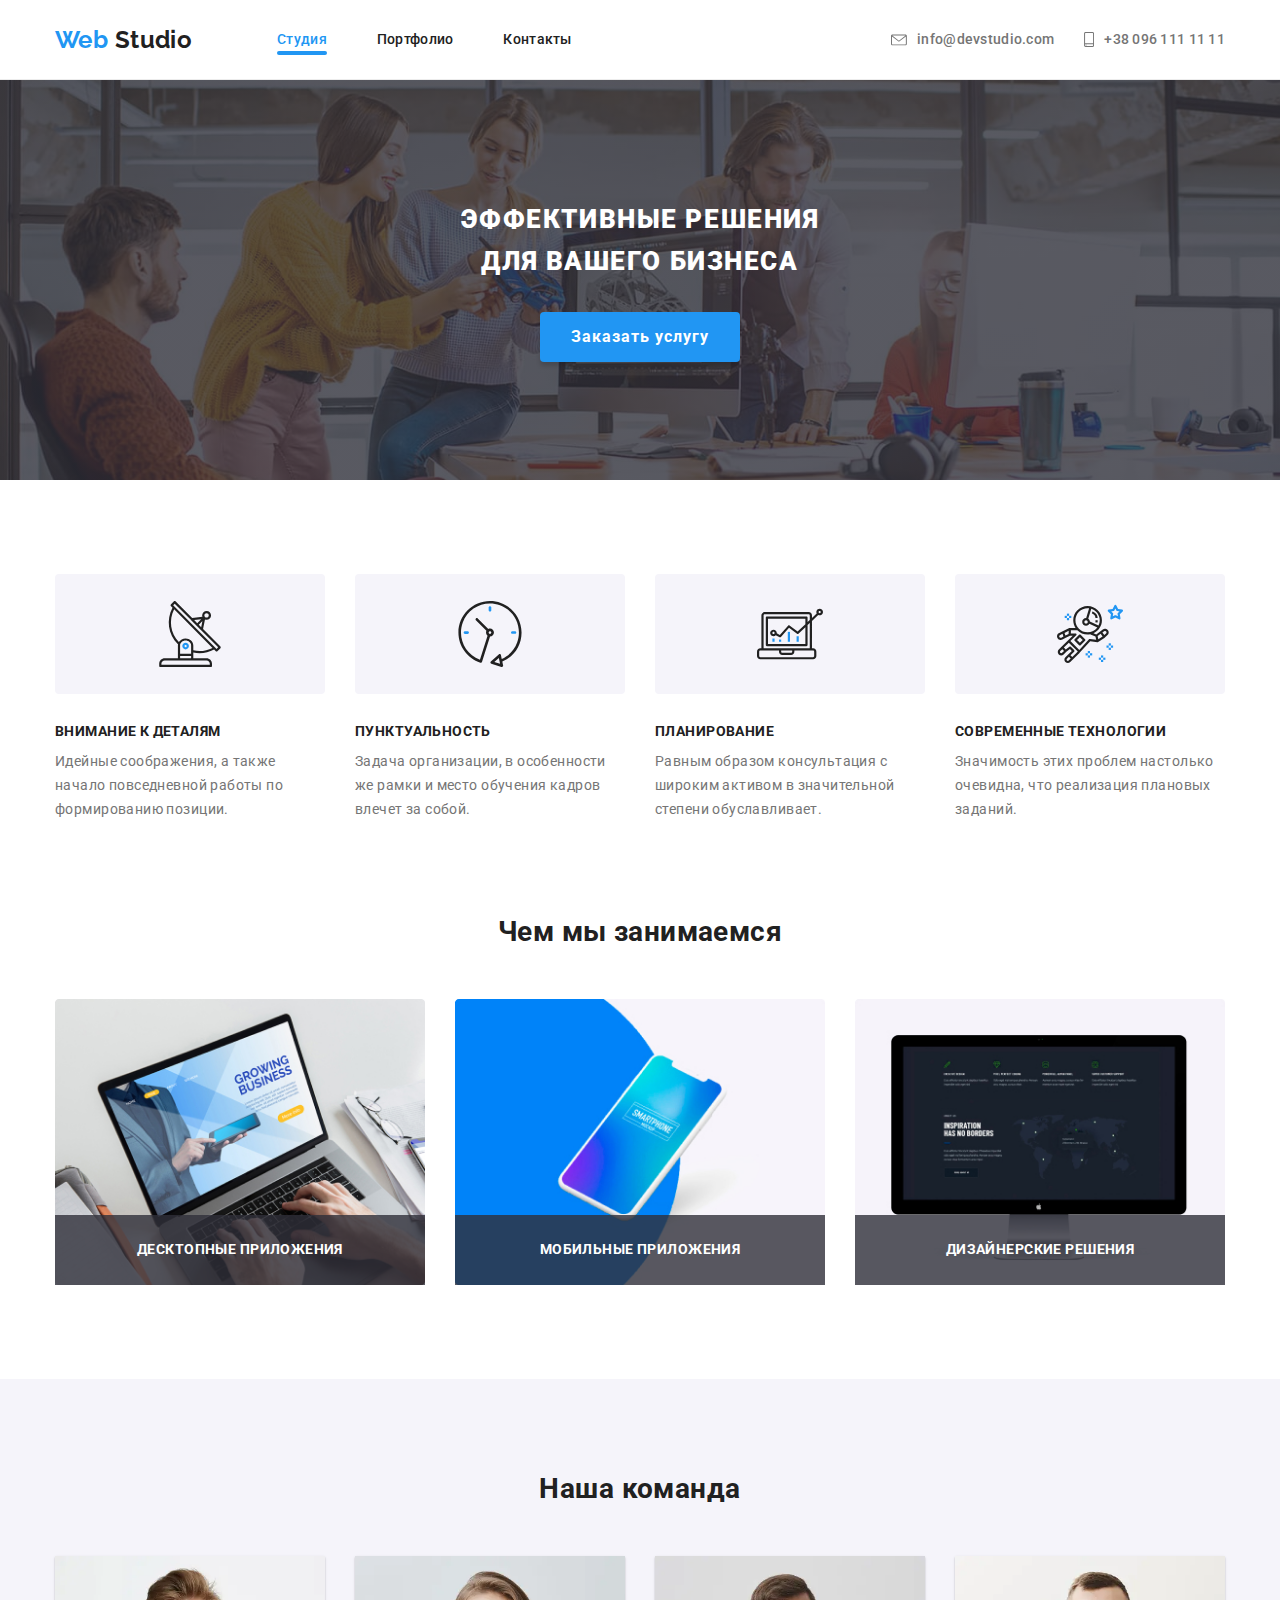
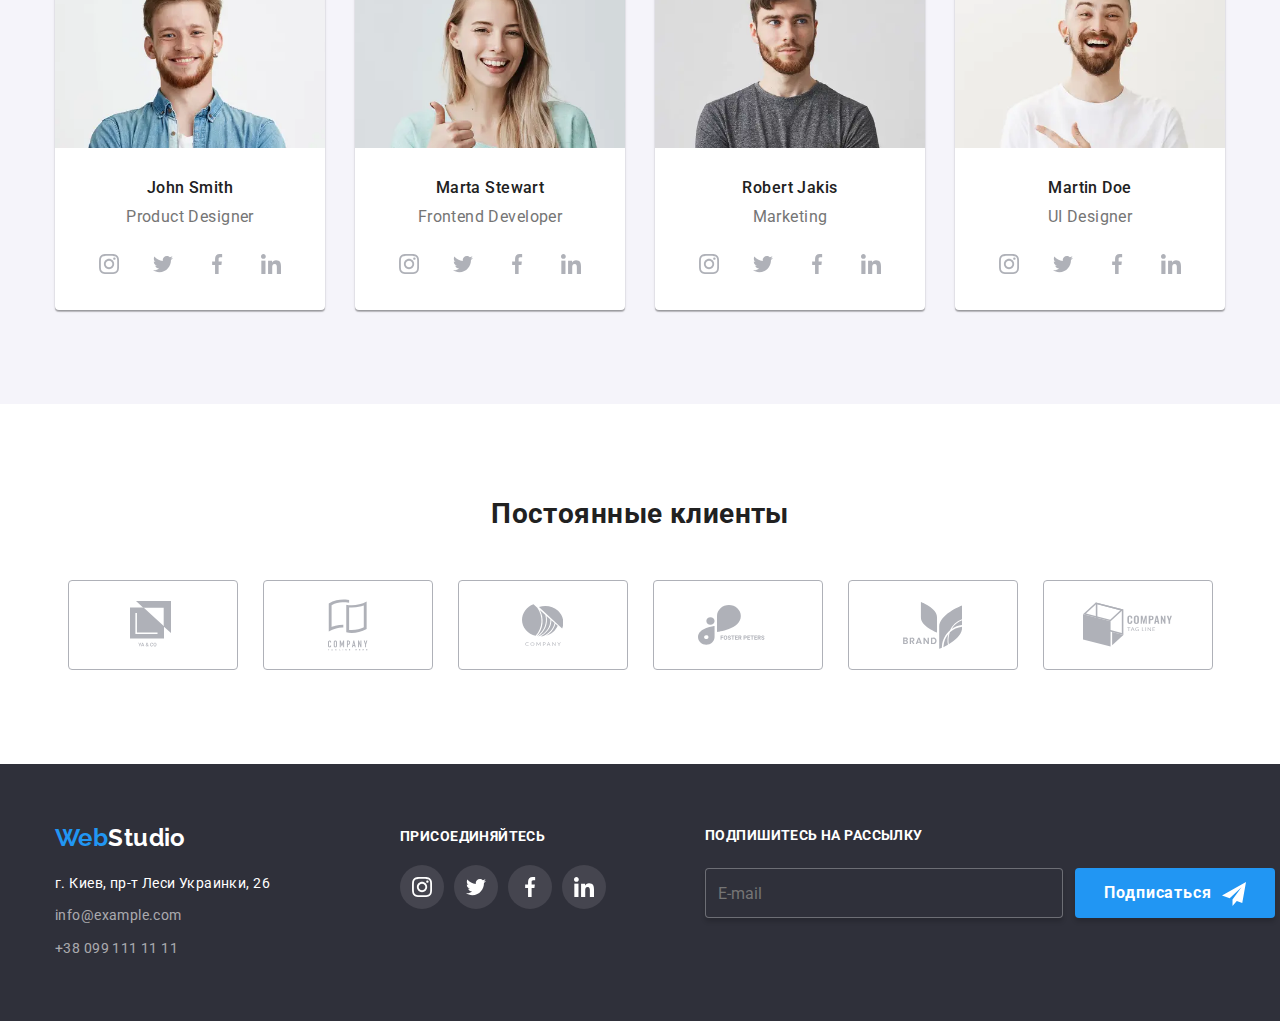
==== commit 2c4408ab: "+mobile+tablet without portfolio and modal" ====
--- a/index.html
+++ b/index.html
@@ -21,7 +21,8 @@
         <nav class="main-nav">
           <a href="./index.html" class="logo">
             <span class="logo-color">Web</span>
-            Studio
+            &nbsp
+            <span>Studio</span>
           </a>
 
           <button
@@ -447,49 +448,51 @@
     <!-- Футер -->
     <footer>
       <div class="container footer-flex">
-        <div class="contacts-container">
-          <a href="./index.html" class="logo logo-footer">
-            <span class="logo-color">Web</span>
-            Studio
-          </a>
-
-          <p class="address">г. Киев, пр-т Леси Украинки, 26</p>
-          <p class="mail-footer">info@example.com</p>
-          <p class="phone-footer">+38 099 111 11 11</p>
-        </div>
-
-        <div class="socials-container">
-          <p class="text-footer">Присоединяйтесь</p>
-          <ul class="socials-list">
-            <li class="item">
-              <a href="instagram.com" class="icon-bg-footer">
-                <svg class="icon-footer" width="20" height="20">
-                  <use href="./images/sprite.svg#instagram"></use>
-                </svg>
-              </a>
-            </li>
-            <li class="item">
-              <a href="twitter.com" class="icon-bg-footer">
-                <svg class="icon-footer" width="20" height="20">
-                  <use href="./images/sprite.svg#twitter"></use>
-                </svg>
-              </a>
-            </li>
-            <li class="item">
-              <a href="facebook.com" class="icon-bg-footer">
-                <svg class="icon-footer" width="20" height="20">
-                  <use href="./images/sprite.svg#facebook"></use>
-                </svg>
-              </a>
-            </li>
-            <li class="item">
-              <a href="linkidin.com" class="icon-bg-footer">
-                <svg class="icon-footer" width="20" height="20">
-                  <use href="./images/sprite.svg#linkedin"></use>
-                </svg>
-              </a>
-            </li>
-          </ul>
+        <div class="flex-wrap">
+          <div class="contacts-container">
+            <a href="./index.html" class="logo logo-footer">
+              <span class="logo-color">Web</span>
+              Studio
+            </a>
+
+            <p class="address">г. Киев, пр-т Леси Украинки, 26</p>
+            <p class="mail-footer">info@example.com</p>
+            <p class="phone-footer">+38 099 111 11 11</p>
+          </div>
+
+          <div class="socials-container">
+            <p class="text-footer">Присоединяйтесь</p>
+            <ul class="socials-list">
+              <li class="item">
+                <a href="instagram.com" class="icon-bg-footer">
+                  <svg class="icon-footer" width="20" height="20">
+                    <use href="./images/sprite.svg#instagram"></use>
+                  </svg>
+                </a>
+              </li>
+              <li class="item">
+                <a href="twitter.com" class="icon-bg-footer">
+                  <svg class="icon-footer" width="20" height="20">
+                    <use href="./images/sprite.svg#twitter"></use>
+                  </svg>
+                </a>
+              </li>
+              <li class="item">
+                <a href="facebook.com" class="icon-bg-footer">
+                  <svg class="icon-footer" width="20" height="20">
+                    <use href="./images/sprite.svg#facebook"></use>
+                  </svg>
+                </a>
+              </li>
+              <li class="item">
+                <a href="linkidin.com" class="icon-bg-footer">
+                  <svg class="icon-footer" width="20" height="20">
+                    <use href="./images/sprite.svg#linkedin"></use>
+                  </svg>
+                </a>
+              </li>
+            </ul>
+          </div>
         </div>
 
         <div class="subscribe-container">
@@ -502,7 +505,6 @@
           </form>
         </div>
       </div>
-      <!-- <p class="bottom">2020 | Developed by GoIT Students</p> -->
     </footer>
 
     <!-- Модальное окно -->
--- a/css/main.min.css
+++ b/css/main.min.css
@@ -1,2 +1,2 @@
-.invisible-title,.check-input{position:absolute;width:1px;height:1px;margin:-1px;border:0;padding:0;clip:rect(0 0 0 0);overflow:hidden}ul,h1,h2{margin-top:0px;margin-bottom:0px}.logo,.logo-footer{font-family:Raleway,sans-serif;font-weight:700}html{-webkit-box-sizing:border-box;box-sizing:border-box}*,*::after,*::before{-webkit-box-sizing:inherit;box-sizing:inherit}body{-webkit-user-select:none;-moz-user-select:none;-ms-user-select:none;user-select:none;background-color:#fff;color:#757575;margin:0;font-family:Roboto,sans-serif;letter-spacing:0.03em;font-size:14px;line-height:1.71}body.modal-open{overflow:hidden}ul{list-style:none;padding-left:0px}a{text-decoration:none;color:#212121}img{display:block;height:auto;max-width:100%}.container{padding-left:15px;padding-right:15px;margin-left:auto;margin-right:auto}@media screen and (min-width: 480px){.container{width:480px}}@media screen and (min-width: 768px){.container{width:768px}}@media screen and (min-width: 1200px){.container{width:1200px}}a.mail,a.phone{color:#757575}.page-header{position:relative;width:100%;height:60px;background-color:rgba(255,255,255,0.85);border-bottom:1px solid #ececec}.header-style{-webkit-box-align:center;-ms-flex-align:center;align-items:center;font-weight:500;font-size:18px;line-height:1.16;letter-spacing:0.02em}.header-style .link,.header-style .mail,.header-style .phone{-webkit-transition:color 250ms cubic-bezier(0.4, 0, 0.2, 1);transition:color 250ms cubic-bezier(0.4, 0, 0.2, 1)}.header-style .link:hover,.header-style .link:focus,.header-style .mail:hover,.header-style .mail:focus,.header-style .phone:hover,.header-style .phone:focus{color:#2196f3;cursor:pointer}.site-nav .link.current-index{color:#2196f3}.page-header .main-nav{display:-webkit-box;display:-ms-flexbox;display:flex;-webkit-box-align:center;-ms-flex-align:center;align-items:center;-webkit-box-pack:justify;-ms-flex-pack:justify;justify-content:space-between;height:60px}.site-nav{margin-top:60px}.site-nav .item+.item{margin-top:50px}.contacts{margin-top:60px;margin-bottom:60px}.contacts .mobile-header{margin-top:16px}.site-nav .link.current-index{position:relative}.site-nav .link.current-index::after{content:'';display:inline-block;position:absolute;right:0;bottom:-8px;width:100%;height:4px;background-color:#2196f3;border-radius:2px}.envelope-icon,.phone-icon{margin-right:5px;fill:currentColor}.logo{font-size:24px;line-height:1.16}.logo-color{color:#2196f3}.logo-footer{padding:0px;margin-right:0px;color:#fff}.menu-button{display:-webkit-inline-box;display:-ms-inline-flexbox;display:inline-flex;margin:0;padding:0;border:none;background-color:transparent;padding:10px}.icon-menu{display:none;fill:currentColor}.menu-button:hover .icon-menu,.menu-button:focus .icon-menu{color:#2196f3}.menu-button.is-open .icon-menu{display:block}.menu-button.is-open .icon-cross{display:none}.icon-cross{fill:currentColor}.menu-button:hover .icon-cross,.menu-button:focus .icon-cross{color:#2196f3}.menu-container{display:none;position:absolute;top:101%;left:0;width:100%;height:393px;background-color:#fff;text-align:center}.menu-container.is-open{display:block}footer{background-color:#2f303a;padding-top:60px;text-align:center;padding-bottom:60px}.contacts-container .address{color:#fff;margin-top:20px;margin-bottom:8px}.contacts-container .mail-footer,.contacts-container .phone-footer{color:rgba(255,255,255,0.6);margin:0px}.contacts-container .mail-footer{margin-bottom:9px}.socials-list{display:-webkit-box;display:-ms-flexbox;display:flex;-webkit-box-pack:center;-ms-flex-pack:center;justify-content:center;margin-bottom:60px}.socials-list .item+.item{margin-left:10px}.icon-bg-footer{display:-webkit-box;display:-ms-flexbox;display:flex;-webkit-box-pack:center;-ms-flex-pack:center;justify-content:center;-webkit-box-align:center;-ms-flex-align:center;align-items:center;width:44px;height:44px;fill:#fff;background-color:#45454f;border-radius:50%;-webkit-transition:background-color 250ms cubic-bezier(0.4, 0, 0.2, 1);transition:background-color 250ms cubic-bezier(0.4, 0, 0.2, 1)}.icon-bg-footer:hover,.icon-bg-footer:focus{background-color:#2196f3}.form-wrapper{display:-webkit-box;display:-ms-flexbox;display:flex;-webkit-box-orient:vertical;-webkit-box-direction:normal;-ms-flex-direction:column;flex-direction:column}.subscribe-form label,.text-footer{margin-top:60px;margin-bottom:20px;color:#fff;font-weight:700;font-size:14px;line-height:1.14;text-transform:uppercase}.form-wrapper input{width:100%;height:50px;padding:0px 12px;font-size:16px;line-height:1.87;background-color:#2f303a;color:#fff;border:1px solid rgba(255,255,255,0.3);border-radius:4px;-webkit-box-shadow:0px 4px 4px rgba(0,0,0,0.15);box-shadow:0px 4px 4px rgba(0,0,0,0.15)}@media screen and (max-width: 1199px){.form-wrapper input{max-width:450px;margin-bottom:20px;margin-top:20px}}.form-wrapper input:focus{outline:none;border:1px solid #dfdfdf;-webkit-transition:border 250ms cubic-bezier(0.4, 0, 0.2, 1);transition:border 250ms cubic-bezier(0.4, 0, 0.2, 1)}.hero{padding:0px;text-align:center;background-color:#8d8d8d}.hero-title{text-align:center;margin-bottom:30px;color:#fff;font-weight:900;font-size:26px;line-height:1.62;text-align:center;letter-spacing:0.06em;text-transform:uppercase}.overlay{display:-webkit-box;display:-ms-flexbox;display:flex;-webkit-box-orient:vertical;-webkit-box-direction:normal;-ms-flex-direction:column;flex-direction:column;-webkit-box-pack:center;-ms-flex-pack:center;justify-content:center;height:400px;max-width:480px;background-image:-webkit-gradient(linear, left top, left bottom, from(rgba(47,48,58,0.8)), to(rgba(47,48,58,0.8))),url("../images/hero-mobile-480.jpg");background-image:linear-gradient(rgba(47,48,58,0.8), rgba(47,48,58,0.8)),url("../images/hero-mobile-480.jpg");background-repeat:no-repeat;background-position:center;background-size:cover}@media screen and (min-device-pixel-ratio: 2), screen and (-webkit-min-device-pixel-ratio: 2), screen and (min-resolution: 192dpi), screen and (min-resolution: 2dppx){.box{background-image:url("../images/hero-mobile-960.jpg")}}.button{display:inline-block;text-align:center;border-radius:4px;padding:10px 30px;width:200px;height:50px;margin:0 auto;border:none;color:#fff;background-color:#2196f3;font-weight:700;font-size:16px;line-height:1.87;letter-spacing:0.06em;-webkit-box-shadow:0px 4px 4px rgba(0,0,0,0.15);box-shadow:0px 4px 4px rgba(0,0,0,0.15);-webkit-transition:background-color 250ms cubic-bezier(0.4, 0, 0.2, 1);transition:background-color 250ms cubic-bezier(0.4, 0, 0.2, 1)}.button:hover,.button:focus{background-color:#1d74bb;cursor:pointer}.subscribe-button{padding:10px 28px;overflow:hidden}.subscribe-button::after{content:'';width:24px;height:24px;vertical-align:middle;display:-webkit-inline-box;display:-ms-inline-flexbox;display:inline-flex;margin-left:10px;background-image:url(../images/6footer/button-icon.svg);-webkit-transition:-webkit-transform 250ms cubic-bezier(0.4, 0, 0.2, 1);transition:-webkit-transform 250ms cubic-bezier(0.4, 0, 0.2, 1);transition:transform 250ms cubic-bezier(0.4, 0, 0.2, 1);transition:transform 250ms cubic-bezier(0.4, 0, 0.2, 1), -webkit-transform 250ms cubic-bezier(0.4, 0, 0.2, 1)}.subscribe-button:hover::after,.subscribe-button:focus::after{-webkit-transform:translateY(-40px) translateX(30px);transform:translateY(-40px) translateX(30px)}.section{padding-top:60px;padding-bottom:60px}.section-title{margin-bottom:30px;color:#212121;font-weight:700;font-size:28px;line-height:1.17;text-align:center}@media screen and (max-width: 480px){.section-none{display:none}}.advantages-title{display:-webkit-box;display:-ms-flexbox;display:flex;-webkit-box-pack:center;-ms-flex-pack:center;justify-content:center;margin:0px;margin-bottom:10px;color:#212121;font-weight:700;font-size:14px;line-height:1.14;text-transform:uppercase}.icon-bg{max-width:450px;height:120px;background-color:#f5f4fa;border-radius:4px;display:-webkit-box;display:-ms-flexbox;display:flex;-webkit-box-pack:center;-ms-flex-pack:center;justify-content:center;-webkit-box-align:center;-ms-flex-align:center;align-items:center;margin-bottom:30px}.advantages-text{margin-top:0px;margin-bottom:0px}.advantages-list .item+.item{margin-top:30px}.background{background-color:#f5f4fa}.names{margin-top:30px;margin-bottom:10px;color:#212121;font-weight:500;font-size:16px;line-height:1.19}.profession{margin-top:0px;margin-bottom:16px;font-size:16px;line-height:1.19}.team-list>.item{background-color:#fff;text-align:center;margin-bottom:30px;-webkit-box-shadow:0px 2px 1px rgba(0,0,0,0.2),0px 1px 1px rgba(0,0,0,0.14),0px 1px 3px rgba(0,0,0,0.12);box-shadow:0px 2px 1px rgba(0,0,0,0.2),0px 1px 1px rgba(0,0,0,0.14),0px 1px 3px rgba(0,0,0,0.12);border-radius:0px 0px 4px 4px}.icons-list{display:-webkit-box;display:-ms-flexbox;display:flex;-webkit-box-pack:center;-ms-flex-pack:center;justify-content:center;padding-bottom:24px}.icon-bg-team{display:-webkit-box;display:-ms-flexbox;display:flex;-webkit-box-pack:center;-ms-flex-pack:center;justify-content:center;-webkit-box-align:center;-ms-flex-align:center;align-items:center;width:44px;height:44px;color:#afb1b8;background-color:#fff;border-radius:50%;-webkit-transition:color 250ms cubic-bezier(0.4, 0, 0.2, 1);transition:color 250ms cubic-bezier(0.4, 0, 0.2, 1);-webkit-transition:background-color 250ms cubic-bezier(0.4, 0, 0.2, 1);transition:background-color 250ms cubic-bezier(0.4, 0, 0.2, 1)}.icon-bg-team:hover,.icon-bg-team:focus{background-color:#2196f3;color:#fff}.icon-team{fill:currentColor}.icons-list>.item:not(:last-child){margin-right:10px}.clients-list{display:-webkit-box;display:-ms-flexbox;display:flex;-ms-flex-wrap:wrap;flex-wrap:wrap;margin:-15px}.clients-list .item{-ms-flex-preferred-size:calc((100% - 4 * 15px) / 2);flex-basis:calc((100% - 4 * 15px) / 2);margin:15px}.icon-bg-clients{display:-webkit-box;display:-ms-flexbox;display:flex;-webkit-box-pack:center;-ms-flex-pack:center;justify-content:center;-webkit-box-align:center;-ms-flex-align:center;align-items:center;max-width:210px;height:90px;border:1px solid #afb1b8;color:#afb1b8;border-radius:4px;-webkit-transition:color 250ms cubic-bezier(0.4, 0, 0.2, 1);transition:color 250ms cubic-bezier(0.4, 0, 0.2, 1);-webkit-transition:border 250ms cubic-bezier(0.4, 0, 0.2, 1);transition:border 250ms cubic-bezier(0.4, 0, 0.2, 1);-webkit-transition:-webkit-transform 250ms cubic-bezier(0.4, 0, 0.2, 1);transition:-webkit-transform 250ms cubic-bezier(0.4, 0, 0.2, 1);transition:transform 250ms cubic-bezier(0.4, 0, 0.2, 1);transition:transform 250ms cubic-bezier(0.4, 0, 0.2, 1), -webkit-transform 250ms cubic-bezier(0.4, 0, 0.2, 1)}.icon-bg-clients:hover,.icon-bg-clients:focus{border:1px solid #2196f3;color:#2196f3;-webkit-transform:scale(1.2);transform:scale(1.2)}.icon-clients{fill:currentColor}.backdrop{position:fixed;top:0;left:0;width:100%;height:100%;padding:93px 15px;overflow-y:scroll;z-index:2;background-color:rgba(0,0,0,0.2);opacity:1;-webkit-transition:opacity 250ms cubic-bezier(0.4, 0, 0.2, 1);transition:opacity 250ms cubic-bezier(0.4, 0, 0.2, 1)}.backdrop.is-hidden{opacity:0;pointer-events:none}.modal{position:relative;padding:40px;background-color:#fff;-webkit-box-shadow:0px 2px 1px rgba(0,0,0,0.2),0px 1px 1px rgba(0,0,0,0.14),0px 1px 3px rgba(0,0,0,0.12);box-shadow:0px 2px 1px rgba(0,0,0,0.2),0px 1px 1px rgba(0,0,0,0.14),0px 1px 3px rgba(0,0,0,0.12);border-radius:4px}.button-close{position:absolute;top:15px;right:15px;width:30px;height:30px;display:-webkit-box;display:-ms-flexbox;display:flex;-webkit-box-pack:center;-ms-flex-pack:center;justify-content:center;-webkit-box-align:center;-ms-flex-align:center;align-items:center;outline:none;border:1px solid rgba(0,0,0,0.1);background-color:#fff;border-radius:50%;-webkit-transform:translate(25%, -25%) scale(1);transform:translate(25%, -25%) scale(1);-webkit-transition:-webkit-transform 250ms cubic-bezier(0.4, 0, 0.2, 1);transition:-webkit-transform 250ms cubic-bezier(0.4, 0, 0.2, 1);transition:transform 250ms cubic-bezier(0.4, 0, 0.2, 1);transition:transform 250ms cubic-bezier(0.4, 0, 0.2, 1), -webkit-transform 250ms cubic-bezier(0.4, 0, 0.2, 1)}.button-close:hover,.button-close:focus{cursor:pointer;-webkit-transform:translate(25%, -25%) scale(1.2);transform:translate(25%, -25%) scale(1.2)}.modal-cross{fill:currentColor}.button-close:hover .modal-cross,.button-close:focus .modal-cross{color:#2196f3}.form-title{display:-webkit-box;display:-ms-flexbox;display:flex;-webkit-box-pack:center;-ms-flex-pack:center;justify-content:center;text-align:center;margin-bottom:30px;color:#212121;font-size:20px;line-height:1.5}.form-field{position:relative;display:-webkit-box;display:-ms-flexbox;display:flex;-webkit-box-orient:vertical;-webkit-box-direction:normal;-ms-flex-direction:column;flex-direction:column;margin-bottom:28px}.form-input{font-size:14px;line-height:1.14;letter-spacing:0.01em;border:1px solid rgba(33,33,33,0.2);border-radius:4px}.form-input:focus{outline:none;border:1px solid #2196f3}.form-field input:not([type='checkbox']){width:100%;max-width:370px;height:40px;padding-left:41px}.form-field .comment-input{resize:none;width:100%;max-width:370px;height:120px;padding:16px 12px}.form-field label{color:#757575}.checkbox-area a{color:#2196f3;border-bottom:1px solid #2196f3}.form button{display:-webkit-box;display:-ms-flexbox;display:flex;-webkit-box-pack:center;-ms-flex-pack:center;justify-content:center;margin-top:30px}.form-label{position:absolute;top:50%;left:42px;-webkit-transform:translateY(-50%);transform:translateY(-50%);-webkit-transition:-webkit-transform 250ms cubic-bezier(0.4, 0, 0.2, 1);transition:-webkit-transform 250ms cubic-bezier(0.4, 0, 0.2, 1);transition:transform 250ms cubic-bezier(0.4, 0, 0.2, 1);transition:transform 250ms cubic-bezier(0.4, 0, 0.2, 1), -webkit-transform 250ms cubic-bezier(0.4, 0, 0.2, 1)}.icon{position:absolute;top:50%;left:19px;-webkit-transform:translate(-50%, -50%);transform:translate(-50%, -50%)}.form-input:focus ~ .icon{fill:#2196f3}.form-field:focus-within>.form-label,.form-input:not(:placeholder-shown)+.form-label{color:#2196f3;-webkit-transform:translate(-30px, -42px) scale(0.9);transform:translate(-30px, -42px) scale(0.9)}.comment-label{position:absolute;top:12px;left:16px;-webkit-transition:-webkit-transform 250ms cubic-bezier(0.4, 0, 0.2, 1);transition:-webkit-transform 250ms cubic-bezier(0.4, 0, 0.2, 1);transition:transform 250ms cubic-bezier(0.4, 0, 0.2, 1);transition:transform 250ms cubic-bezier(0.4, 0, 0.2, 1), -webkit-transform 250ms cubic-bezier(0.4, 0, 0.2, 1)}.form-field:focus-within>.comment-label,.form-input:not(:placeholder-shown)+.comment-label{color:#2196f3;-webkit-transform:translate(-8px, -37px) scale(0.9);transform:translate(-8px, -37px) scale(0.9)}.checkbox-area{position:relative}.checkbox{position:absolute;margin-top:4px;width:15.9px;height:15px;border:2px solid #212121;border-radius:2px;-webkit-transition:background-color 250ms cubic-bezier(0.4, 0, 0.2, 1);transition:background-color 250ms cubic-bezier(0.4, 0, 0.2, 1)}.check-input:checked+.checkbox{background-image:url(../images/form/check.svg);background-size:contain;background-origin:border-box;background-color:#2196f3;border-color:transparent;border-radius:2px}.policy{font-size:12px;line-height:1.16;margin-left:22px}
+.invisible-title,.check-input{position:absolute;width:1px;height:1px;margin:-1px;border:0;padding:0;clip:rect(0 0 0 0);overflow:hidden}ul,h1,h2{margin-top:0px;margin-bottom:0px}.logo,.logo-footer{font-family:Raleway,sans-serif;font-weight:700}html{-webkit-box-sizing:border-box;box-sizing:border-box}*,*::after,*::before{-webkit-box-sizing:inherit;box-sizing:inherit}body{-webkit-user-select:none;-moz-user-select:none;-ms-user-select:none;user-select:none;background-color:#fff;color:#757575;margin:0;font-family:Roboto,sans-serif;letter-spacing:0.03em;font-size:14px;line-height:1.71}body.modal-open{overflow:hidden}ul{list-style:none;padding-left:0px}a{text-decoration:none;color:#212121}img{display:block;height:auto;max-width:100%}.container{padding-left:15px;padding-right:15px;margin-left:auto;margin-right:auto}@media screen and (min-width: 480px){.container{width:480px}}@media screen and (min-width: 768px){.container{width:768px}}@media screen and (min-width: 1200px){.container{width:1200px}}a.mail,a.phone{color:#757575}.page-header{position:relative;width:100%;height:60px;background-color:rgba(255,255,255,0.85);border-bottom:1px solid #ececec}@media screen and (min-width: 768px){.page-header{height:80px;position:static}}.header-style{-webkit-box-align:center;-ms-flex-align:center;align-items:center;font-weight:500;font-size:18px;line-height:1.16;letter-spacing:0.02em}@media screen and (min-width: 768px){.header-style{font-size:14px;line-height:1.16}}@media screen and (min-width: 1200px){.header-style{font-size:14px;line-height:1.14}}.header-style .link,.header-style .mail,.header-style .phone{-webkit-transition:color 250ms cubic-bezier(0.4, 0, 0.2, 1);transition:color 250ms cubic-bezier(0.4, 0, 0.2, 1)}.header-style .link:hover,.header-style .link:focus,.header-style .mail:hover,.header-style .mail:focus,.header-style .phone:hover,.header-style .phone:focus{color:#2196f3;cursor:pointer}.site-nav .link.current-index{color:#2196f3}.page-header .main-nav{display:-webkit-box;display:-ms-flexbox;display:flex;-webkit-box-align:center;-ms-flex-align:center;align-items:center;-webkit-box-pack:justify;-ms-flex-pack:justify;justify-content:space-between;height:60px}@media screen and (min-width: 768px){.page-header .main-nav{height:80px}}.site-nav{margin-top:60px}@media screen and (min-width: 768px){.site-nav{margin-top:0;margin-left:81px;display:-webkit-box;display:-ms-flexbox;display:flex;font-size:14;line-height:1.14}}@media screen and (min-width: 1200px){.site-nav{margin-left:85px}}.site-nav .item+.item{margin-top:50px}@media screen and (min-width: 768px){.site-nav .item+.item{margin-top:0;margin-left:50px}}.contacts{margin-top:60px;margin-bottom:60px}@media screen and (min-width: 768px){.contacts{margin-top:21px;margin-bottom:21px;margin-left:auto}}@media screen and (min-width: 1200px){.contacts{display:-webkit-box;display:-ms-flexbox;display:flex;-webkit-box-align:center;-ms-flex-align:center;align-items:center}}.contacts .mobile-header{margin-top:16px}@media screen and (min-width: 768px){.contacts .mobile-header{margin-top:10px}}@media screen and (min-width: 1200px){.contacts .mobile-header{margin:0}}@media screen and (min-width: 1200px){.contacts .item+.item{margin-left:30px}}.site-nav .link.current-index{position:relative}.site-nav .link.current-index::after{content:'';display:inline-block;position:absolute;right:0;bottom:-8px;width:100%;height:4px;background-color:#2196f3;border-radius:2px}.envelope-icon,.phone-icon{margin-right:5px;fill:currentColor}@media screen and (min-width: 768px){.envelope-icon,.phone-icon{margin-right:8px;margin-bottom:2px}}@media screen and (min-width: 1200px){.envelope-icon,.phone-icon{margin-right:10px}}@media screen and (min-width: 1200px){.envelope-icon{margin-top:2px}}@media screen and (min-width: 768px){.mail,.phone{display:-webkit-box;display:-ms-flexbox;display:flex;-webkit-box-align:center;-ms-flex-align:center;align-items:center}}.logo{font-size:24px;line-height:1.16}@media screen and (min-width: 768px){.logo{display:-webkit-box;display:-ms-flexbox;display:flex}}.logo-color{color:#2196f3}.logo-footer{padding:0px;margin-right:0px;color:#fff}@media screen and (min-width: 768px) and (max-width: 1199px){.logo-footer{display:-webkit-box;display:-ms-flexbox;display:flex;-webkit-box-pack:center;-ms-flex-pack:center;justify-content:center}}.menu-button{display:-webkit-inline-box;display:-ms-inline-flexbox;display:inline-flex;margin:0;padding:0;border:none;background-color:transparent;padding:10px}@media screen and (min-width: 768px){.menu-button{display:none}}.icon-menu{display:none;fill:currentColor}.menu-button:hover .icon-menu,.menu-button:focus .icon-menu{color:#2196f3}.menu-button.is-open .icon-menu{display:block}.menu-button.is-open .icon-cross{display:none}.icon-cross{fill:currentColor}.menu-button:hover .icon-cross,.menu-button:focus .icon-cross{color:#2196f3}.menu-container{display:none;z-index:1;position:absolute;top:101%;left:0;width:100%;height:393px;background-color:#fff;text-align:center}.menu-container.is-open{display:block}@media screen and (min-width: 768px){.menu-container{display:-webkit-inline-box;display:-ms-inline-flexbox;display:inline-flex;position:static;height:80px;background-color:transparent}}footer{background-color:#2f303a;padding-top:60px;padding-bottom:60px}@media screen and (max-width: 1199px){footer{text-align:center}}@media screen and (min-width: 768px) and (max-width: 1199px){.flex-wrap{display:-webkit-box;display:-ms-flexbox;display:flex;-ms-flex-pack:distribute;justify-content:space-around}}@media screen and (min-width: 1200px){.footer-flex{position:relative;display:-webkit-box;display:-ms-flexbox;display:flex;-webkit-box-pack:justify;-ms-flex-pack:justify;justify-content:space-between}}.contacts-container .address{color:#fff;margin-top:20px;margin-bottom:8px}.contacts-container .mail-footer,.contacts-container .phone-footer{color:rgba(255,255,255,0.6);margin:0px}.contacts-container .mail-footer{margin-bottom:9px}@media screen and (min-width: 1200px){.socials-container{position:absolute;top:0;left:30%;display:-webkit-box;display:-ms-flexbox;display:flex;-webkit-box-orient:vertical;-webkit-box-direction:normal;-ms-flex-direction:column;flex-direction:column;-webkit-box-pack:center;-ms-flex-pack:center;justify-content:center}}.socials-list{display:-webkit-box;display:-ms-flexbox;display:flex;-webkit-box-pack:center;-ms-flex-pack:center;justify-content:center;-webkit-box-align:center;-ms-flex-align:center;align-items:center;margin-bottom:102px}.socials-list .item+.item{margin-left:10px}.icon-bg-footer{display:-webkit-box;display:-ms-flexbox;display:flex;-webkit-box-pack:center;-ms-flex-pack:center;justify-content:center;-webkit-box-align:center;-ms-flex-align:center;align-items:center;width:44px;height:44px;fill:#fff;background-color:#45454f;border-radius:50%;-webkit-transition:background-color 250ms cubic-bezier(0.4, 0, 0.2, 1);transition:background-color 250ms cubic-bezier(0.4, 0, 0.2, 1)}.icon-bg-footer:hover,.icon-bg-footer:focus{background-color:#2196f3}.form-wrapper{display:-webkit-box;display:-ms-flexbox;display:flex;margin-top:20px}@media screen and (max-width: 1199px){.form-wrapper{-webkit-box-orient:vertical;-webkit-box-direction:normal;-ms-flex-direction:column;flex-direction:column}}.subscribe-form label,.text-footer{margin-bottom:20px;color:#fff;font-weight:700;font-size:14px;line-height:1.14;text-transform:uppercase}@media screen and (max-width: 767px){.subscribe-form label,.text-footer{margin-top:60px}}@media screen and (min-width: 1200px){.text-footer{margin:0;margin-top:5px;margin-bottom:20px}}@media screen and (min-width: 1200px){.subscribe-container{margin-right:-50px}}.form-wrapper input{width:100%;height:50px;padding:0px 12px;font-size:16px;line-height:1.87;background-color:#2f303a;color:#fff;border:1px solid rgba(255,255,255,0.3);border-radius:4px;-webkit-box-shadow:0px 4px 4px rgba(0,0,0,0.15);box-shadow:0px 4px 4px rgba(0,0,0,0.15)}@media screen and (max-width: 1199px){.form-wrapper input{max-width:450px;margin:0 auto;margin-bottom:20px;margin-top:20px}}@media screen and (min-width: 1200px){.form-wrapper input{width:358px;margin-right:12px}}.form-wrapper input:focus{outline:none;border:1px solid #dfdfdf;-webkit-transition:border 250ms cubic-bezier(0.4, 0, 0.2, 1);transition:border 250ms cubic-bezier(0.4, 0, 0.2, 1)}.button{display:inline-block;text-align:center;border-radius:4px;padding:10px 30px;width:200px;height:50px;margin:0 auto;border:none;color:#fff;background-color:#2196f3;font-weight:700;font-size:16px;line-height:1.87;letter-spacing:0.06em;-webkit-box-shadow:0px 4px 4px rgba(0,0,0,0.15);box-shadow:0px 4px 4px rgba(0,0,0,0.15);-webkit-transition:background-color 250ms cubic-bezier(0.4, 0, 0.2, 1);transition:background-color 250ms cubic-bezier(0.4, 0, 0.2, 1)}.button:hover,.button:focus{background-color:#1d74bb;cursor:pointer}.subscribe-button{padding:10px 28px;overflow:hidden}.subscribe-button::after{content:'';width:24px;height:24px;vertical-align:middle;display:-webkit-inline-box;display:-ms-inline-flexbox;display:inline-flex;margin-left:10px;background-image:url(../images/6footer/button-icon.svg);-webkit-transition:-webkit-transform 250ms cubic-bezier(0.4, 0, 0.2, 1);transition:-webkit-transform 250ms cubic-bezier(0.4, 0, 0.2, 1);transition:transform 250ms cubic-bezier(0.4, 0, 0.2, 1);transition:transform 250ms cubic-bezier(0.4, 0, 0.2, 1), -webkit-transform 250ms cubic-bezier(0.4, 0, 0.2, 1)}.subscribe-button:hover::after,.subscribe-button:focus::after{-webkit-transform:translateY(-40px) translateX(30px);transform:translateY(-40px) translateX(30px)}.hero{padding:0px;text-align:center;background-color:#8d8d8d}.hero-title{text-align:center;margin-bottom:30px;color:#fff;font-weight:900;font-size:26px;line-height:1.62;text-align:center;letter-spacing:0.06em;text-transform:uppercase}.overlay{display:-webkit-box;display:-ms-flexbox;display:flex;-webkit-box-orient:vertical;-webkit-box-direction:normal;-ms-flex-direction:column;flex-direction:column;-webkit-box-pack:center;-ms-flex-pack:center;justify-content:center;height:400px;width:100%;max-width:1600px;background-image:-webkit-gradient(linear, left top, left bottom, from(rgba(47,48,58,0.8)), to(rgba(47,48,58,0.8))),url("../images/hero-mobile-480.jpg");background-image:linear-gradient(rgba(47,48,58,0.8), rgba(47,48,58,0.8)),url("../images/hero-mobile-480.jpg");background-repeat:no-repeat;background-position:center;background-size:cover}@media screen and (min-device-pixel-ratio: 2), screen and (-webkit-min-device-pixel-ratio: 2), screen and (min-resolution: 192dpi), screen and (min-resolution: 2dppx){.overlay{background-image:-webkit-gradient(linear, left top, left bottom, from(rgba(47,48,58,0.8)), to(rgba(47,48,58,0.8))),url("../images/hero-mobile-960.jpg");background-image:linear-gradient(rgba(47,48,58,0.8), rgba(47,48,58,0.8)),url("../images/hero-mobile-960.jpg")}}@media screen and (min-width: 768px){.overlay{background-image:-webkit-gradient(linear, left top, left bottom, from(rgba(47,48,58,0.8)), to(rgba(47,48,58,0.8))),url("../images/tablet-hero-768.jpg");background-image:linear-gradient(rgba(47,48,58,0.8), rgba(47,48,58,0.8)),url("../images/tablet-hero-768.jpg")}}@media screen and (min-device-pixel-ratio: 2), screen and (-webkit-min-device-pixel-ratio: 2), screen and (min-resolution: 192dpi), screen and (min-resolution: 2dppx){.overlay{background-image:-webkit-gradient(linear, left top, left bottom, from(rgba(47,48,58,0.8)), to(rgba(47,48,58,0.8))),url("../images/tablet-hero-1536.jpg");background-image:linear-gradient(rgba(47,48,58,0.8), rgba(47,48,58,0.8)),url("../images/tablet-hero-1536.jpg")}}@media screen and (min-width: 1200px){.overlay{background-image:-webkit-gradient(linear, left top, left bottom, from(rgba(47,48,58,0.8)), to(rgba(47,48,58,0.8))),url("../images/desktop-hero-1600.jpg");background-image:linear-gradient(rgba(47,48,58,0.8), rgba(47,48,58,0.8)),url("../images/desktop-hero-1600.jpg")}}@media screen and (min-device-pixel-ratio: 2), screen and (-webkit-min-device-pixel-ratio: 2), screen and (min-resolution: 192dpi), screen and (min-resolution: 2dppx){.overlay{background-image:-webkit-gradient(linear, left top, left bottom, from(rgba(47,48,58,0.8)), to(rgba(47,48,58,0.8))),url("../images/desktop-hero-3200.jpg");background-image:linear-gradient(rgba(47,48,58,0.8), rgba(47,48,58,0.8)),url("../images/desktop-hero-3200.jpg")}}@media screen and (max-width: 1199px){.section{padding-top:60px;padding-bottom:60px}}@media screen and (min-width: 1200px){.section{padding-bottom:94px}}.section-title{margin-bottom:30px;color:#212121;font-weight:700;font-size:28px;line-height:1.17;text-align:center}@media screen and (min-width: 1200px){.section-title{margin-bottom:50px}}@media screen and (max-width: 1199px){.section-none{display:none}}@media screen and (min-width: 1200px){.advantages,.add-padding{padding-top:94px}}.advantages-title{display:-webkit-box;display:-ms-flexbox;display:flex;-webkit-box-pack:center;-ms-flex-pack:center;justify-content:center;margin:0px;margin-bottom:10px;color:#212121;font-weight:700;font-size:14px;line-height:1.14;text-transform:uppercase}@media screen and (min-width: 768px){.advantages-title{display:block}}.icon-bg{max-width:450px;height:120px;background-color:#f5f4fa;border-radius:4px;display:-webkit-box;display:-ms-flexbox;display:flex;-webkit-box-pack:center;-ms-flex-pack:center;justify-content:center;-webkit-box-align:center;-ms-flex-align:center;align-items:center;margin-bottom:30px}.advantages-text{margin-top:0px;margin-bottom:0px}.advantages-list .item+.item{margin-top:30px}@media screen and (min-width: 768px){.advantages-list .item+.item{margin-top:15px}}@media screen and (min-width: 768px){.advantages-list{display:-webkit-box;display:-ms-flexbox;display:flex;-ms-flex-wrap:wrap;flex-wrap:wrap;margin:-15px}}@media screen and (min-width: 768px){.advantages-list .item{max-width:354px;margin:15px}}@media screen and (min-width: 1200px){.advantages-list .item{max-width:270px}}.we-list .img-wrap{position:relative}.section .caption{position:absolute;bottom:0;width:100%;padding-top:27px;padding-bottom:27px;margin-top:0px;margin-bottom:0px;font-weight:700;font-size:14px;line-height:1.14;text-transform:uppercase;color:#fff;background-color:rgba(47,48,58,0.8)}.we-list{display:-webkit-box;display:-ms-flexbox;display:flex}.we-list .item+.item{margin-left:30px}.we-list .item{text-align:center}.we-list img{display:block}.background{background-color:#f5f4fa}.names{margin-top:30px;margin-bottom:10px;color:#212121;font-weight:500;font-size:16px;line-height:1.19}.profession{margin-top:0px;margin-bottom:16px;font-size:16px;line-height:1.19}@media screen and (min-width: 768px){.team-list{display:-webkit-box;display:-ms-flexbox;display:flex;-ms-flex-wrap:wrap;flex-wrap:wrap;-webkit-box-pack:center;-ms-flex-pack:center;justify-content:center}}@media screen and (min-width: 768px) and (max-width: 1199px){.team-list{margin:-15px}}.team-list>.item{background-color:#fff;text-align:center;-webkit-box-shadow:0px 2px 1px rgba(0,0,0,0.2),0px 1px 1px rgba(0,0,0,0.14),0px 1px 3px rgba(0,0,0,0.12);box-shadow:0px 2px 1px rgba(0,0,0,0.2),0px 1px 1px rgba(0,0,0,0.14),0px 1px 3px rgba(0,0,0,0.12);border-radius:0px 0px 4px 4px}@media screen and (max-width: 767px){.team-list>.item{margin-bottom:30px}}@media screen and (min-width: 768px) and (max-width: 1199px){.team-list>.item{max-width:354px;margin:15px}}@media screen and (min-width: 1200px){.team-list>.item{max-width:270px}}@media screen and (min-width: 1200px){.team-list>.item+.item{margin-left:30px}}.icons-list{display:-webkit-box;display:-ms-flexbox;display:flex;-webkit-box-pack:center;-ms-flex-pack:center;justify-content:center;padding-bottom:24px}.icon-bg-team{display:-webkit-box;display:-ms-flexbox;display:flex;-webkit-box-pack:center;-ms-flex-pack:center;justify-content:center;-webkit-box-align:center;-ms-flex-align:center;align-items:center;width:44px;height:44px;color:#afb1b8;background-color:#fff;border-radius:50%;-webkit-transition:color 250ms cubic-bezier(0.4, 0, 0.2, 1);transition:color 250ms cubic-bezier(0.4, 0, 0.2, 1);-webkit-transition:background-color 250ms cubic-bezier(0.4, 0, 0.2, 1);transition:background-color 250ms cubic-bezier(0.4, 0, 0.2, 1)}.icon-bg-team:hover,.icon-bg-team:focus{background-color:#2196f3;color:#fff}.icon-team{fill:currentColor}.icons-list>.item:not(:last-child){margin-right:10px}.clients-list{display:-webkit-box;display:-ms-flexbox;display:flex}@media screen and (max-width: 1199px){.clients-list{-ms-flex-wrap:wrap;flex-wrap:wrap;margin:-15px}}@media screen and (min-width: 1200px){.clients-list{-ms-flex-pack:distribute;justify-content:space-around}}.clients-list .item{display:block}@media screen and (max-width: 767px){.clients-list .item{margin:15px;-ms-flex-preferred-size:calc((100% - 4 * 15px) / 2);flex-basis:calc((100% - 4 * 15px) / 2)}}@media screen and (min-width: 768px) and (max-width: 1199px){.clients-list .item{margin:15px;-ms-flex-preferred-size:calc((100% - 6 * 15px) / 3);flex-basis:calc((100% - 6 * 15px) / 3)}}.icon-bg-clients{display:-webkit-box;display:-ms-flexbox;display:flex;-webkit-box-pack:center;-ms-flex-pack:center;justify-content:center;-webkit-box-align:center;-ms-flex-align:center;align-items:center;max-width:226px;height:90px;border:1px solid #afb1b8;color:#afb1b8;border-radius:4px;-webkit-transition:color 250ms cubic-bezier(0.4, 0, 0.2, 1);transition:color 250ms cubic-bezier(0.4, 0, 0.2, 1);-webkit-transition:border 250ms cubic-bezier(0.4, 0, 0.2, 1);transition:border 250ms cubic-bezier(0.4, 0, 0.2, 1);-webkit-transition:-webkit-transform 250ms cubic-bezier(0.4, 0, 0.2, 1);transition:-webkit-transform 250ms cubic-bezier(0.4, 0, 0.2, 1);transition:transform 250ms cubic-bezier(0.4, 0, 0.2, 1);transition:transform 250ms cubic-bezier(0.4, 0, 0.2, 1), -webkit-transform 250ms cubic-bezier(0.4, 0, 0.2, 1)}@media screen and (min-width: 1200px){.icon-bg-clients{width:170px}}.icon-bg-clients:hover,.icon-bg-clients:focus{border:1px solid #2196f3;color:#2196f3;-webkit-transform:scale(1.2);transform:scale(1.2)}.icon-clients{fill:currentColor}.backdrop{position:fixed;top:0;left:0;width:100%;height:100%;padding:93px 15px;overflow-y:scroll;z-index:2;background-color:rgba(0,0,0,0.2);opacity:1;-webkit-transition:opacity 250ms cubic-bezier(0.4, 0, 0.2, 1);transition:opacity 250ms cubic-bezier(0.4, 0, 0.2, 1)}.backdrop.is-hidden{opacity:0;pointer-events:none}.modal{position:relative;padding:40px;background-color:#fff;-webkit-box-shadow:0px 2px 1px rgba(0,0,0,0.2),0px 1px 1px rgba(0,0,0,0.14),0px 1px 3px rgba(0,0,0,0.12);box-shadow:0px 2px 1px rgba(0,0,0,0.2),0px 1px 1px rgba(0,0,0,0.14),0px 1px 3px rgba(0,0,0,0.12);border-radius:4px}.button-close{position:absolute;top:15px;right:15px;width:30px;height:30px;display:-webkit-box;display:-ms-flexbox;display:flex;-webkit-box-pack:center;-ms-flex-pack:center;justify-content:center;-webkit-box-align:center;-ms-flex-align:center;align-items:center;outline:none;border:1px solid rgba(0,0,0,0.1);background-color:#fff;border-radius:50%;-webkit-transform:translate(25%, -25%) scale(1);transform:translate(25%, -25%) scale(1);-webkit-transition:-webkit-transform 250ms cubic-bezier(0.4, 0, 0.2, 1);transition:-webkit-transform 250ms cubic-bezier(0.4, 0, 0.2, 1);transition:transform 250ms cubic-bezier(0.4, 0, 0.2, 1);transition:transform 250ms cubic-bezier(0.4, 0, 0.2, 1), -webkit-transform 250ms cubic-bezier(0.4, 0, 0.2, 1)}.button-close:hover,.button-close:focus{cursor:pointer;-webkit-transform:translate(25%, -25%) scale(1.2);transform:translate(25%, -25%) scale(1.2)}.modal-cross{fill:currentColor}.button-close:hover .modal-cross,.button-close:focus .modal-cross{color:#2196f3}.form-title{display:-webkit-box;display:-ms-flexbox;display:flex;-webkit-box-pack:center;-ms-flex-pack:center;justify-content:center;text-align:center;margin-bottom:30px;color:#212121;font-size:20px;line-height:1.5}.form-field{position:relative;display:-webkit-box;display:-ms-flexbox;display:flex;-webkit-box-orient:vertical;-webkit-box-direction:normal;-ms-flex-direction:column;flex-direction:column;margin-bottom:28px}.form-input{font-size:14px;line-height:1.14;letter-spacing:0.01em;border:1px solid rgba(33,33,33,0.2);border-radius:4px}.form-input:focus{outline:none;border:1px solid #2196f3}.form-field input:not([type='checkbox']){width:100%;max-width:370px;height:40px;padding-left:41px}.form-field .comment-input{resize:none;width:100%;max-width:370px;height:120px;padding:16px 12px}.form-field label{color:#757575}.checkbox-area a{color:#2196f3;border-bottom:1px solid #2196f3}.form button{display:-webkit-box;display:-ms-flexbox;display:flex;-webkit-box-pack:center;-ms-flex-pack:center;justify-content:center;margin-top:30px}.form-label{position:absolute;top:50%;left:42px;-webkit-transform:translateY(-50%);transform:translateY(-50%);-webkit-transition:-webkit-transform 250ms cubic-bezier(0.4, 0, 0.2, 1);transition:-webkit-transform 250ms cubic-bezier(0.4, 0, 0.2, 1);transition:transform 250ms cubic-bezier(0.4, 0, 0.2, 1);transition:transform 250ms cubic-bezier(0.4, 0, 0.2, 1), -webkit-transform 250ms cubic-bezier(0.4, 0, 0.2, 1)}.icon{position:absolute;top:50%;left:19px;-webkit-transform:translate(-50%, -50%);transform:translate(-50%, -50%)}.form-input:focus ~ .icon{fill:#2196f3}.form-field:focus-within>.form-label,.form-input:not(:placeholder-shown)+.form-label{color:#2196f3;-webkit-transform:translate(-30px, -42px) scale(0.9);transform:translate(-30px, -42px) scale(0.9)}.comment-label{position:absolute;top:12px;left:16px;-webkit-transition:-webkit-transform 250ms cubic-bezier(0.4, 0, 0.2, 1);transition:-webkit-transform 250ms cubic-bezier(0.4, 0, 0.2, 1);transition:transform 250ms cubic-bezier(0.4, 0, 0.2, 1);transition:transform 250ms cubic-bezier(0.4, 0, 0.2, 1), -webkit-transform 250ms cubic-bezier(0.4, 0, 0.2, 1)}.form-field:focus-within>.comment-label,.form-input:not(:placeholder-shown)+.comment-label{color:#2196f3;-webkit-transform:translate(-8px, -37px) scale(0.9);transform:translate(-8px, -37px) scale(0.9)}.checkbox-area{position:relative}.checkbox{position:absolute;margin-top:4px;width:15.9px;height:15px;border:2px solid #212121;border-radius:2px}.check-input:checked+.checkbox{background-image:url(../images/form/check.svg);background-size:contain;background-origin:border-box;background-color:#2196f3;border-color:transparent;border-radius:2px}.policy{font-size:12px;line-height:1.16;margin-left:22px}
 /*# sourceMappingURL=main.min.css.map */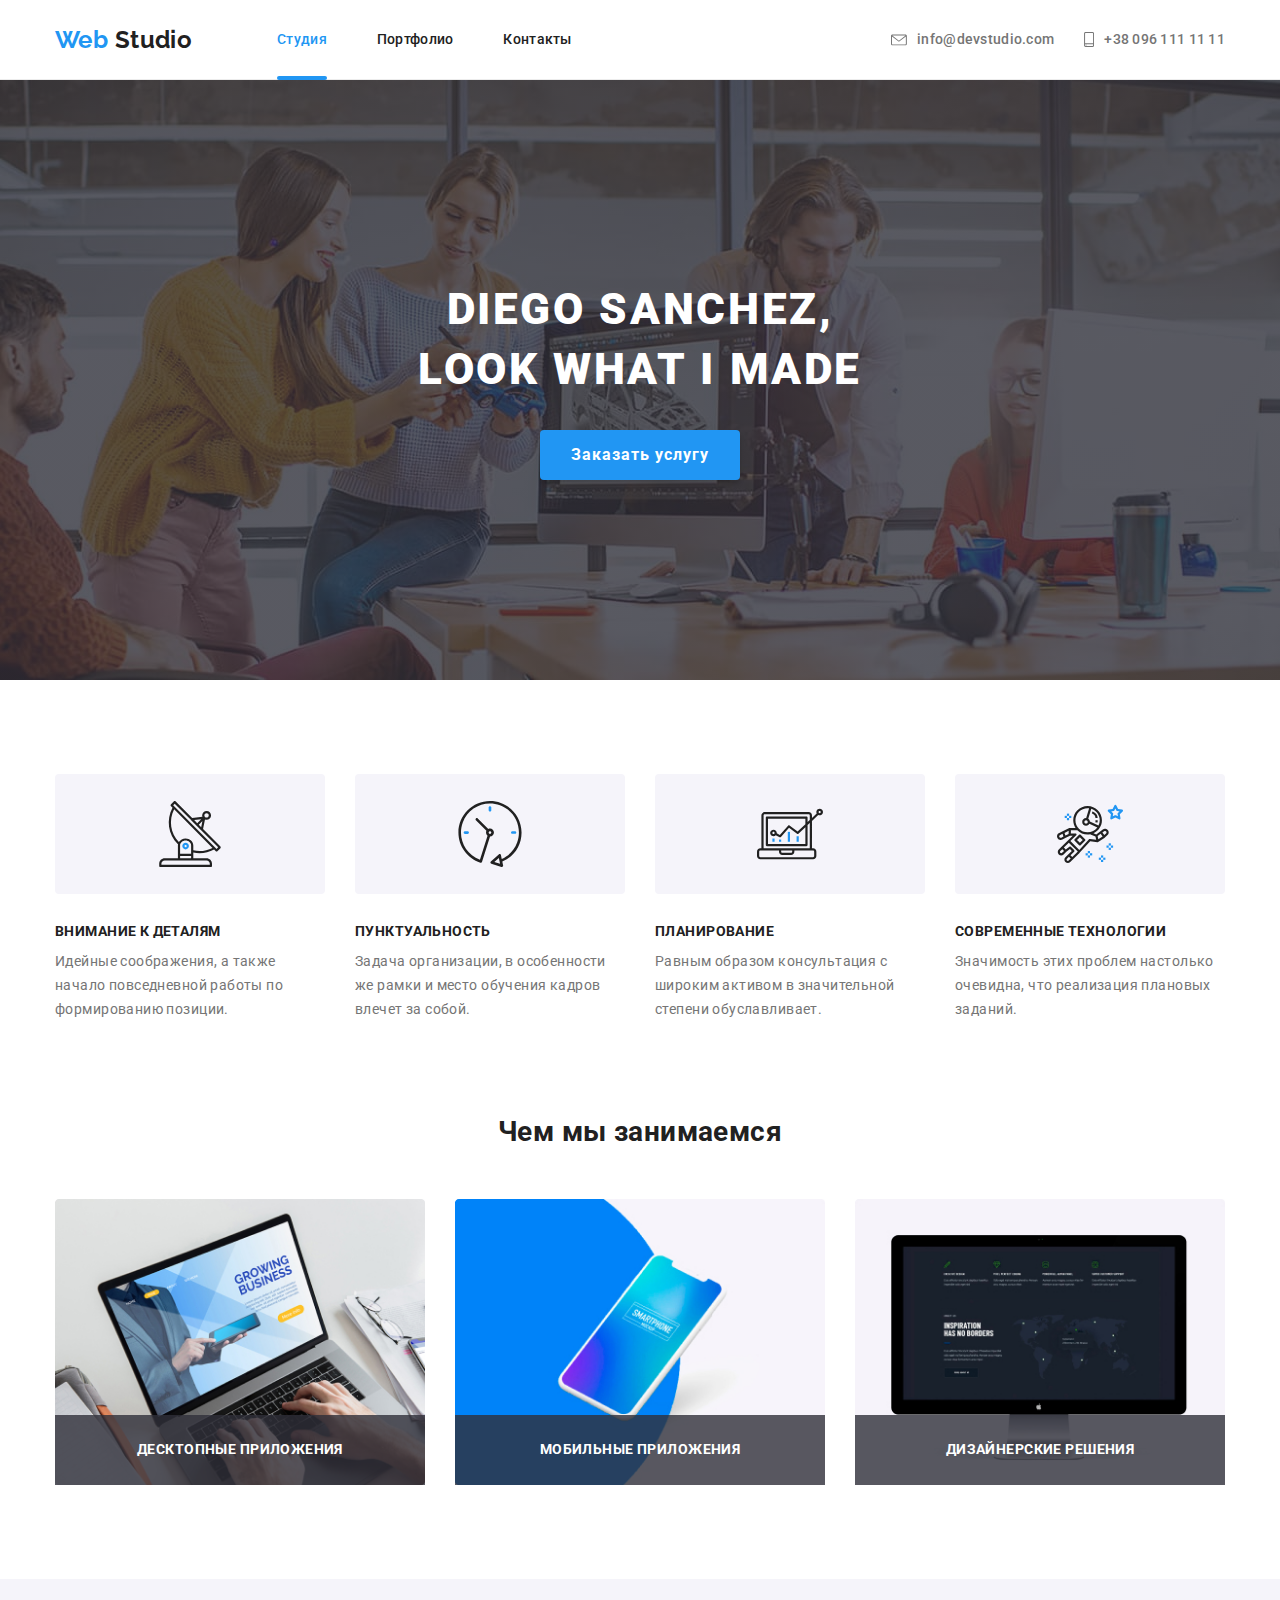
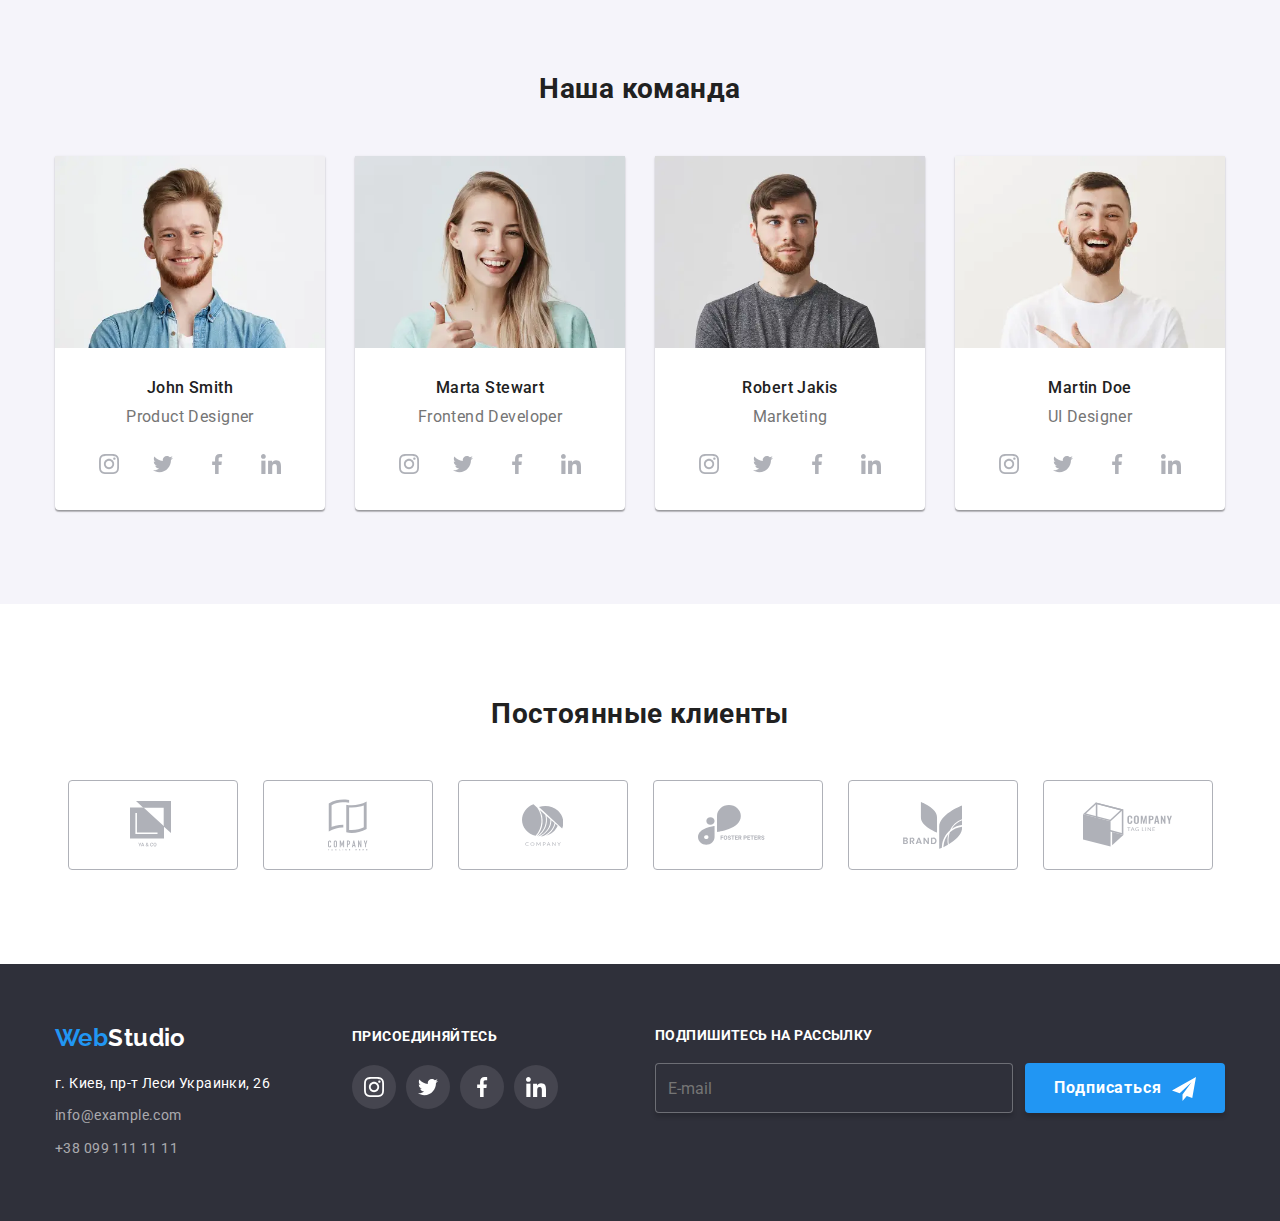
==== commit e7601bdf: "lol" ====
--- a/index.html
+++ b/index.html
@@ -73,9 +73,9 @@
       <section class="hero">
         <div class="overlay container">
           <h1 class="hero-title">
-            Эффективные решения
+            Diego Sanchez,
             <br />
-            для вашего бизнеса
+            look what i made
           </h1>
           <button data-modal-open class="button">Заказать услугу</button>
         </div>
--- a/css/main.min.css
+++ b/css/main.min.css
@@ -1,2 +1,2 @@
-.invisible-title,.check-input{position:absolute;width:1px;height:1px;margin:-1px;border:0;padding:0;clip:rect(0 0 0 0);overflow:hidden}ul,h1,h2{margin-top:0px;margin-bottom:0px}.logo,.logo-footer{font-family:Raleway,sans-serif;font-weight:700}html{-webkit-box-sizing:border-box;box-sizing:border-box}*,*::after,*::before{-webkit-box-sizing:inherit;box-sizing:inherit}body{-webkit-user-select:none;-moz-user-select:none;-ms-user-select:none;user-select:none;background-color:#fff;color:#757575;margin:0;font-family:Roboto,sans-serif;letter-spacing:0.03em;font-size:14px;line-height:1.71}body.modal-open{overflow:hidden}ul{list-style:none;padding-left:0px}a{text-decoration:none;color:#212121}img{display:block;height:auto;max-width:100%}.container{padding-left:15px;padding-right:15px;margin-left:auto;margin-right:auto}@media screen and (min-width: 480px){.container{width:480px}}@media screen and (min-width: 768px){.container{width:768px}}@media screen and (min-width: 1200px){.container{width:1200px}}a.mail,a.phone{color:#757575}.page-header{position:relative;width:100%;height:60px;background-color:rgba(255,255,255,0.85);border-bottom:1px solid #ececec}@media screen and (min-width: 768px){.page-header{height:80px;position:static}}.header-style{-webkit-box-align:center;-ms-flex-align:center;align-items:center;font-weight:500;font-size:18px;line-height:1.16;letter-spacing:0.02em}@media screen and (min-width: 768px){.header-style{font-size:14px;line-height:1.16}}@media screen and (min-width: 1200px){.header-style{font-size:14px;line-height:1.14}}.header-style .link,.header-style .mail,.header-style .phone{-webkit-transition:color 250ms cubic-bezier(0.4, 0, 0.2, 1);transition:color 250ms cubic-bezier(0.4, 0, 0.2, 1)}.header-style .link:hover,.header-style .link:focus,.header-style .mail:hover,.header-style .mail:focus,.header-style .phone:hover,.header-style .phone:focus{color:#2196f3;cursor:pointer}.site-nav .link.current-index{color:#2196f3}.page-header .main-nav{display:-webkit-box;display:-ms-flexbox;display:flex;-webkit-box-align:center;-ms-flex-align:center;align-items:center;-webkit-box-pack:justify;-ms-flex-pack:justify;justify-content:space-between;height:60px}@media screen and (min-width: 768px){.page-header .main-nav{height:80px}}.site-nav{margin-top:60px}@media screen and (min-width: 768px){.site-nav{margin-top:0;margin-left:81px;display:-webkit-box;display:-ms-flexbox;display:flex;font-size:14;line-height:1.14}}@media screen and (min-width: 1200px){.site-nav{margin-left:85px}}.site-nav .item+.item{margin-top:50px}@media screen and (min-width: 768px){.site-nav .item+.item{margin-top:0;margin-left:50px}}.contacts{margin-top:60px;margin-bottom:60px}@media screen and (min-width: 768px){.contacts{margin-top:21px;margin-bottom:21px;margin-left:auto}}@media screen and (min-width: 1200px){.contacts{display:-webkit-box;display:-ms-flexbox;display:flex;-webkit-box-align:center;-ms-flex-align:center;align-items:center}}.contacts .mobile-header{margin-top:16px}@media screen and (min-width: 768px){.contacts .mobile-header{margin-top:10px}}@media screen and (min-width: 1200px){.contacts .mobile-header{margin:0}}@media screen and (min-width: 1200px){.contacts .item+.item{margin-left:30px}}.site-nav .link.current-index{position:relative}.site-nav .link.current-index::after{content:'';display:inline-block;position:absolute;right:0;bottom:-8px;width:100%;height:4px;background-color:#2196f3;border-radius:2px}.envelope-icon,.phone-icon{margin-right:5px;fill:currentColor}@media screen and (min-width: 768px){.envelope-icon,.phone-icon{margin-right:8px;margin-bottom:2px}}@media screen and (min-width: 1200px){.envelope-icon,.phone-icon{margin-right:10px}}@media screen and (min-width: 1200px){.envelope-icon{margin-top:2px}}@media screen and (min-width: 768px){.mail,.phone{display:-webkit-box;display:-ms-flexbox;display:flex;-webkit-box-align:center;-ms-flex-align:center;align-items:center}}.logo{font-size:24px;line-height:1.16}@media screen and (min-width: 768px){.logo{display:-webkit-box;display:-ms-flexbox;display:flex}}.logo-color{color:#2196f3}.logo-footer{padding:0px;margin-right:0px;color:#fff}@media screen and (min-width: 768px) and (max-width: 1199px){.logo-footer{display:-webkit-box;display:-ms-flexbox;display:flex;-webkit-box-pack:center;-ms-flex-pack:center;justify-content:center}}.menu-button{display:-webkit-inline-box;display:-ms-inline-flexbox;display:inline-flex;margin:0;padding:0;border:none;background-color:transparent;padding:10px}@media screen and (min-width: 768px){.menu-button{display:none}}.icon-menu{display:none;fill:currentColor}.menu-button:hover .icon-menu,.menu-button:focus .icon-menu{color:#2196f3}.menu-button.is-open .icon-menu{display:block}.menu-button.is-open .icon-cross{display:none}.icon-cross{fill:currentColor}.menu-button:hover .icon-cross,.menu-button:focus .icon-cross{color:#2196f3}.menu-container{display:none;z-index:1;position:absolute;top:101%;left:0;width:100%;height:393px;background-color:#fff;text-align:center}.menu-container.is-open{display:block}@media screen and (min-width: 768px){.menu-container{display:-webkit-inline-box;display:-ms-inline-flexbox;display:inline-flex;position:static;height:80px;background-color:transparent}}footer{background-color:#2f303a;padding-top:60px;padding-bottom:60px}@media screen and (max-width: 1199px){footer{text-align:center}}@media screen and (min-width: 768px) and (max-width: 1199px){.flex-wrap{display:-webkit-box;display:-ms-flexbox;display:flex;-ms-flex-pack:distribute;justify-content:space-around}}@media screen and (min-width: 1200px){.footer-flex{position:relative;display:-webkit-box;display:-ms-flexbox;display:flex;-webkit-box-pack:justify;-ms-flex-pack:justify;justify-content:space-between}}.contacts-container .address{color:#fff;margin-top:20px;margin-bottom:8px}.contacts-container .mail-footer,.contacts-container .phone-footer{color:rgba(255,255,255,0.6);margin:0px}.contacts-container .mail-footer{margin-bottom:9px}@media screen and (min-width: 1200px){.socials-container{position:absolute;top:0;left:30%;display:-webkit-box;display:-ms-flexbox;display:flex;-webkit-box-orient:vertical;-webkit-box-direction:normal;-ms-flex-direction:column;flex-direction:column;-webkit-box-pack:center;-ms-flex-pack:center;justify-content:center}}.socials-list{display:-webkit-box;display:-ms-flexbox;display:flex;-webkit-box-pack:center;-ms-flex-pack:center;justify-content:center;-webkit-box-align:center;-ms-flex-align:center;align-items:center;margin-bottom:102px}.socials-list .item+.item{margin-left:10px}.icon-bg-footer{display:-webkit-box;display:-ms-flexbox;display:flex;-webkit-box-pack:center;-ms-flex-pack:center;justify-content:center;-webkit-box-align:center;-ms-flex-align:center;align-items:center;width:44px;height:44px;fill:#fff;background-color:#45454f;border-radius:50%;-webkit-transition:background-color 250ms cubic-bezier(0.4, 0, 0.2, 1);transition:background-color 250ms cubic-bezier(0.4, 0, 0.2, 1)}.icon-bg-footer:hover,.icon-bg-footer:focus{background-color:#2196f3}.form-wrapper{display:-webkit-box;display:-ms-flexbox;display:flex;margin-top:20px}@media screen and (max-width: 1199px){.form-wrapper{-webkit-box-orient:vertical;-webkit-box-direction:normal;-ms-flex-direction:column;flex-direction:column}}.subscribe-form label,.text-footer{margin-bottom:20px;color:#fff;font-weight:700;font-size:14px;line-height:1.14;text-transform:uppercase}@media screen and (max-width: 767px){.subscribe-form label,.text-footer{margin-top:60px}}@media screen and (min-width: 1200px){.text-footer{margin:0;margin-top:5px;margin-bottom:20px}}@media screen and (min-width: 1200px){.subscribe-container{margin-right:-50px}}.form-wrapper input{width:100%;height:50px;padding:0px 12px;font-size:16px;line-height:1.87;background-color:#2f303a;color:#fff;border:1px solid rgba(255,255,255,0.3);border-radius:4px;-webkit-box-shadow:0px 4px 4px rgba(0,0,0,0.15);box-shadow:0px 4px 4px rgba(0,0,0,0.15)}@media screen and (max-width: 1199px){.form-wrapper input{max-width:450px;margin:0 auto;margin-bottom:20px;margin-top:20px}}@media screen and (min-width: 1200px){.form-wrapper input{width:358px;margin-right:12px}}.form-wrapper input:focus{outline:none;border:1px solid #dfdfdf;-webkit-transition:border 250ms cubic-bezier(0.4, 0, 0.2, 1);transition:border 250ms cubic-bezier(0.4, 0, 0.2, 1)}.button{display:inline-block;text-align:center;border-radius:4px;padding:10px 30px;width:200px;height:50px;margin:0 auto;border:none;color:#fff;background-color:#2196f3;font-weight:700;font-size:16px;line-height:1.87;letter-spacing:0.06em;-webkit-box-shadow:0px 4px 4px rgba(0,0,0,0.15);box-shadow:0px 4px 4px rgba(0,0,0,0.15);-webkit-transition:background-color 250ms cubic-bezier(0.4, 0, 0.2, 1);transition:background-color 250ms cubic-bezier(0.4, 0, 0.2, 1)}.button:hover,.button:focus{background-color:#1d74bb;cursor:pointer}.subscribe-button{padding:10px 28px;overflow:hidden}.subscribe-button::after{content:'';width:24px;height:24px;vertical-align:middle;display:-webkit-inline-box;display:-ms-inline-flexbox;display:inline-flex;margin-left:10px;background-image:url(../images/6footer/button-icon.svg);-webkit-transition:-webkit-transform 250ms cubic-bezier(0.4, 0, 0.2, 1);transition:-webkit-transform 250ms cubic-bezier(0.4, 0, 0.2, 1);transition:transform 250ms cubic-bezier(0.4, 0, 0.2, 1);transition:transform 250ms cubic-bezier(0.4, 0, 0.2, 1), -webkit-transform 250ms cubic-bezier(0.4, 0, 0.2, 1)}.subscribe-button:hover::after,.subscribe-button:focus::after{-webkit-transform:translateY(-40px) translateX(30px);transform:translateY(-40px) translateX(30px)}.hero{padding:0px;text-align:center;background-color:#8d8d8d}.hero-title{text-align:center;margin-bottom:30px;color:#fff;font-weight:900;font-size:26px;line-height:1.62;text-align:center;letter-spacing:0.06em;text-transform:uppercase}.overlay{display:-webkit-box;display:-ms-flexbox;display:flex;-webkit-box-orient:vertical;-webkit-box-direction:normal;-ms-flex-direction:column;flex-direction:column;-webkit-box-pack:center;-ms-flex-pack:center;justify-content:center;height:400px;width:100%;max-width:1600px;background-image:-webkit-gradient(linear, left top, left bottom, from(rgba(47,48,58,0.8)), to(rgba(47,48,58,0.8))),url("../images/hero-mobile-480.jpg");background-image:linear-gradient(rgba(47,48,58,0.8), rgba(47,48,58,0.8)),url("../images/hero-mobile-480.jpg");background-repeat:no-repeat;background-position:center;background-size:cover}@media screen and (min-device-pixel-ratio: 2), screen and (-webkit-min-device-pixel-ratio: 2), screen and (min-resolution: 192dpi), screen and (min-resolution: 2dppx){.overlay{background-image:-webkit-gradient(linear, left top, left bottom, from(rgba(47,48,58,0.8)), to(rgba(47,48,58,0.8))),url("../images/hero-mobile-960.jpg");background-image:linear-gradient(rgba(47,48,58,0.8), rgba(47,48,58,0.8)),url("../images/hero-mobile-960.jpg")}}@media screen and (min-width: 768px){.overlay{background-image:-webkit-gradient(linear, left top, left bottom, from(rgba(47,48,58,0.8)), to(rgba(47,48,58,0.8))),url("../images/tablet-hero-768.jpg");background-image:linear-gradient(rgba(47,48,58,0.8), rgba(47,48,58,0.8)),url("../images/tablet-hero-768.jpg")}}@media screen and (min-device-pixel-ratio: 2), screen and (-webkit-min-device-pixel-ratio: 2), screen and (min-resolution: 192dpi), screen and (min-resolution: 2dppx){.overlay{background-image:-webkit-gradient(linear, left top, left bottom, from(rgba(47,48,58,0.8)), to(rgba(47,48,58,0.8))),url("../images/tablet-hero-1536.jpg");background-image:linear-gradient(rgba(47,48,58,0.8), rgba(47,48,58,0.8)),url("../images/tablet-hero-1536.jpg")}}@media screen and (min-width: 1200px){.overlay{background-image:-webkit-gradient(linear, left top, left bottom, from(rgba(47,48,58,0.8)), to(rgba(47,48,58,0.8))),url("../images/desktop-hero-1600.jpg");background-image:linear-gradient(rgba(47,48,58,0.8), rgba(47,48,58,0.8)),url("../images/desktop-hero-1600.jpg")}}@media screen and (min-device-pixel-ratio: 2), screen and (-webkit-min-device-pixel-ratio: 2), screen and (min-resolution: 192dpi), screen and (min-resolution: 2dppx){.overlay{background-image:-webkit-gradient(linear, left top, left bottom, from(rgba(47,48,58,0.8)), to(rgba(47,48,58,0.8))),url("../images/desktop-hero-3200.jpg");background-image:linear-gradient(rgba(47,48,58,0.8), rgba(47,48,58,0.8)),url("../images/desktop-hero-3200.jpg")}}@media screen and (max-width: 1199px){.section{padding-top:60px;padding-bottom:60px}}@media screen and (min-width: 1200px){.section{padding-bottom:94px}}.section-title{margin-bottom:30px;color:#212121;font-weight:700;font-size:28px;line-height:1.17;text-align:center}@media screen and (min-width: 1200px){.section-title{margin-bottom:50px}}@media screen and (max-width: 1199px){.section-none{display:none}}@media screen and (min-width: 1200px){.advantages,.add-padding{padding-top:94px}}.advantages-title{display:-webkit-box;display:-ms-flexbox;display:flex;-webkit-box-pack:center;-ms-flex-pack:center;justify-content:center;margin:0px;margin-bottom:10px;color:#212121;font-weight:700;font-size:14px;line-height:1.14;text-transform:uppercase}@media screen and (min-width: 768px){.advantages-title{display:block}}.icon-bg{max-width:450px;height:120px;background-color:#f5f4fa;border-radius:4px;display:-webkit-box;display:-ms-flexbox;display:flex;-webkit-box-pack:center;-ms-flex-pack:center;justify-content:center;-webkit-box-align:center;-ms-flex-align:center;align-items:center;margin-bottom:30px}.advantages-text{margin-top:0px;margin-bottom:0px}.advantages-list .item+.item{margin-top:30px}@media screen and (min-width: 768px){.advantages-list .item+.item{margin-top:15px}}@media screen and (min-width: 768px){.advantages-list{display:-webkit-box;display:-ms-flexbox;display:flex;-ms-flex-wrap:wrap;flex-wrap:wrap;margin:-15px}}@media screen and (min-width: 768px){.advantages-list .item{max-width:354px;margin:15px}}@media screen and (min-width: 1200px){.advantages-list .item{max-width:270px}}.we-list .img-wrap{position:relative}.section .caption{position:absolute;bottom:0;width:100%;padding-top:27px;padding-bottom:27px;margin-top:0px;margin-bottom:0px;font-weight:700;font-size:14px;line-height:1.14;text-transform:uppercase;color:#fff;background-color:rgba(47,48,58,0.8)}.we-list{display:-webkit-box;display:-ms-flexbox;display:flex}.we-list .item+.item{margin-left:30px}.we-list .item{text-align:center}.we-list img{display:block}.background{background-color:#f5f4fa}.names{margin-top:30px;margin-bottom:10px;color:#212121;font-weight:500;font-size:16px;line-height:1.19}.profession{margin-top:0px;margin-bottom:16px;font-size:16px;line-height:1.19}@media screen and (min-width: 768px){.team-list{display:-webkit-box;display:-ms-flexbox;display:flex;-ms-flex-wrap:wrap;flex-wrap:wrap;-webkit-box-pack:center;-ms-flex-pack:center;justify-content:center}}@media screen and (min-width: 768px) and (max-width: 1199px){.team-list{margin:-15px}}.team-list>.item{background-color:#fff;text-align:center;-webkit-box-shadow:0px 2px 1px rgba(0,0,0,0.2),0px 1px 1px rgba(0,0,0,0.14),0px 1px 3px rgba(0,0,0,0.12);box-shadow:0px 2px 1px rgba(0,0,0,0.2),0px 1px 1px rgba(0,0,0,0.14),0px 1px 3px rgba(0,0,0,0.12);border-radius:0px 0px 4px 4px}@media screen and (max-width: 767px){.team-list>.item{margin-bottom:30px}}@media screen and (min-width: 768px) and (max-width: 1199px){.team-list>.item{max-width:354px;margin:15px}}@media screen and (min-width: 1200px){.team-list>.item{max-width:270px}}@media screen and (min-width: 1200px){.team-list>.item+.item{margin-left:30px}}.icons-list{display:-webkit-box;display:-ms-flexbox;display:flex;-webkit-box-pack:center;-ms-flex-pack:center;justify-content:center;padding-bottom:24px}.icon-bg-team{display:-webkit-box;display:-ms-flexbox;display:flex;-webkit-box-pack:center;-ms-flex-pack:center;justify-content:center;-webkit-box-align:center;-ms-flex-align:center;align-items:center;width:44px;height:44px;color:#afb1b8;background-color:#fff;border-radius:50%;-webkit-transition:color 250ms cubic-bezier(0.4, 0, 0.2, 1);transition:color 250ms cubic-bezier(0.4, 0, 0.2, 1);-webkit-transition:background-color 250ms cubic-bezier(0.4, 0, 0.2, 1);transition:background-color 250ms cubic-bezier(0.4, 0, 0.2, 1)}.icon-bg-team:hover,.icon-bg-team:focus{background-color:#2196f3;color:#fff}.icon-team{fill:currentColor}.icons-list>.item:not(:last-child){margin-right:10px}.clients-list{display:-webkit-box;display:-ms-flexbox;display:flex}@media screen and (max-width: 1199px){.clients-list{-ms-flex-wrap:wrap;flex-wrap:wrap;margin:-15px}}@media screen and (min-width: 1200px){.clients-list{-ms-flex-pack:distribute;justify-content:space-around}}.clients-list .item{display:block}@media screen and (max-width: 767px){.clients-list .item{margin:15px;-ms-flex-preferred-size:calc((100% - 4 * 15px) / 2);flex-basis:calc((100% - 4 * 15px) / 2)}}@media screen and (min-width: 768px) and (max-width: 1199px){.clients-list .item{margin:15px;-ms-flex-preferred-size:calc((100% - 6 * 15px) / 3);flex-basis:calc((100% - 6 * 15px) / 3)}}.icon-bg-clients{display:-webkit-box;display:-ms-flexbox;display:flex;-webkit-box-pack:center;-ms-flex-pack:center;justify-content:center;-webkit-box-align:center;-ms-flex-align:center;align-items:center;max-width:226px;height:90px;border:1px solid #afb1b8;color:#afb1b8;border-radius:4px;-webkit-transition:color 250ms cubic-bezier(0.4, 0, 0.2, 1);transition:color 250ms cubic-bezier(0.4, 0, 0.2, 1);-webkit-transition:border 250ms cubic-bezier(0.4, 0, 0.2, 1);transition:border 250ms cubic-bezier(0.4, 0, 0.2, 1);-webkit-transition:-webkit-transform 250ms cubic-bezier(0.4, 0, 0.2, 1);transition:-webkit-transform 250ms cubic-bezier(0.4, 0, 0.2, 1);transition:transform 250ms cubic-bezier(0.4, 0, 0.2, 1);transition:transform 250ms cubic-bezier(0.4, 0, 0.2, 1), -webkit-transform 250ms cubic-bezier(0.4, 0, 0.2, 1)}@media screen and (min-width: 1200px){.icon-bg-clients{width:170px}}.icon-bg-clients:hover,.icon-bg-clients:focus{border:1px solid #2196f3;color:#2196f3;-webkit-transform:scale(1.2);transform:scale(1.2)}.icon-clients{fill:currentColor}.backdrop{position:fixed;top:0;left:0;width:100%;height:100%;padding:93px 15px;overflow-y:scroll;z-index:2;background-color:rgba(0,0,0,0.2);opacity:1;-webkit-transition:opacity 250ms cubic-bezier(0.4, 0, 0.2, 1);transition:opacity 250ms cubic-bezier(0.4, 0, 0.2, 1)}.backdrop.is-hidden{opacity:0;pointer-events:none}.modal{position:relative;padding:40px;background-color:#fff;-webkit-box-shadow:0px 2px 1px rgba(0,0,0,0.2),0px 1px 1px rgba(0,0,0,0.14),0px 1px 3px rgba(0,0,0,0.12);box-shadow:0px 2px 1px rgba(0,0,0,0.2),0px 1px 1px rgba(0,0,0,0.14),0px 1px 3px rgba(0,0,0,0.12);border-radius:4px}.button-close{position:absolute;top:15px;right:15px;width:30px;height:30px;display:-webkit-box;display:-ms-flexbox;display:flex;-webkit-box-pack:center;-ms-flex-pack:center;justify-content:center;-webkit-box-align:center;-ms-flex-align:center;align-items:center;outline:none;border:1px solid rgba(0,0,0,0.1);background-color:#fff;border-radius:50%;-webkit-transform:translate(25%, -25%) scale(1);transform:translate(25%, -25%) scale(1);-webkit-transition:-webkit-transform 250ms cubic-bezier(0.4, 0, 0.2, 1);transition:-webkit-transform 250ms cubic-bezier(0.4, 0, 0.2, 1);transition:transform 250ms cubic-bezier(0.4, 0, 0.2, 1);transition:transform 250ms cubic-bezier(0.4, 0, 0.2, 1), -webkit-transform 250ms cubic-bezier(0.4, 0, 0.2, 1)}.button-close:hover,.button-close:focus{cursor:pointer;-webkit-transform:translate(25%, -25%) scale(1.2);transform:translate(25%, -25%) scale(1.2)}.modal-cross{fill:currentColor}.button-close:hover .modal-cross,.button-close:focus .modal-cross{color:#2196f3}.form-title{display:-webkit-box;display:-ms-flexbox;display:flex;-webkit-box-pack:center;-ms-flex-pack:center;justify-content:center;text-align:center;margin-bottom:30px;color:#212121;font-size:20px;line-height:1.5}.form-field{position:relative;display:-webkit-box;display:-ms-flexbox;display:flex;-webkit-box-orient:vertical;-webkit-box-direction:normal;-ms-flex-direction:column;flex-direction:column;margin-bottom:28px}.form-input{font-size:14px;line-height:1.14;letter-spacing:0.01em;border:1px solid rgba(33,33,33,0.2);border-radius:4px}.form-input:focus{outline:none;border:1px solid #2196f3}.form-field input:not([type='checkbox']){width:100%;max-width:370px;height:40px;padding-left:41px}.form-field .comment-input{resize:none;width:100%;max-width:370px;height:120px;padding:16px 12px}.form-field label{color:#757575}.checkbox-area a{color:#2196f3;border-bottom:1px solid #2196f3}.form button{display:-webkit-box;display:-ms-flexbox;display:flex;-webkit-box-pack:center;-ms-flex-pack:center;justify-content:center;margin-top:30px}.form-label{position:absolute;top:50%;left:42px;-webkit-transform:translateY(-50%);transform:translateY(-50%);-webkit-transition:-webkit-transform 250ms cubic-bezier(0.4, 0, 0.2, 1);transition:-webkit-transform 250ms cubic-bezier(0.4, 0, 0.2, 1);transition:transform 250ms cubic-bezier(0.4, 0, 0.2, 1);transition:transform 250ms cubic-bezier(0.4, 0, 0.2, 1), -webkit-transform 250ms cubic-bezier(0.4, 0, 0.2, 1)}.icon{position:absolute;top:50%;left:19px;-webkit-transform:translate(-50%, -50%);transform:translate(-50%, -50%)}.form-input:focus ~ .icon{fill:#2196f3}.form-field:focus-within>.form-label,.form-input:not(:placeholder-shown)+.form-label{color:#2196f3;-webkit-transform:translate(-30px, -42px) scale(0.9);transform:translate(-30px, -42px) scale(0.9)}.comment-label{position:absolute;top:12px;left:16px;-webkit-transition:-webkit-transform 250ms cubic-bezier(0.4, 0, 0.2, 1);transition:-webkit-transform 250ms cubic-bezier(0.4, 0, 0.2, 1);transition:transform 250ms cubic-bezier(0.4, 0, 0.2, 1);transition:transform 250ms cubic-bezier(0.4, 0, 0.2, 1), -webkit-transform 250ms cubic-bezier(0.4, 0, 0.2, 1)}.form-field:focus-within>.comment-label,.form-input:not(:placeholder-shown)+.comment-label{color:#2196f3;-webkit-transform:translate(-8px, -37px) scale(0.9);transform:translate(-8px, -37px) scale(0.9)}.checkbox-area{position:relative}.checkbox{position:absolute;margin-top:4px;width:15.9px;height:15px;border:2px solid #212121;border-radius:2px}.check-input:checked+.checkbox{background-image:url(../images/form/check.svg);background-size:contain;background-origin:border-box;background-color:#2196f3;border-color:transparent;border-radius:2px}.policy{font-size:12px;line-height:1.16;margin-left:22px}
+.invisible-title,.check-input{position:absolute;width:1px;height:1px;margin:-1px;border:0;padding:0;clip:rect(0 0 0 0);overflow:hidden}ul,h1,h2{margin-top:0px;margin-bottom:0px}.logo,.logo-footer{font-family:Raleway,sans-serif;font-weight:700}html{-webkit-box-sizing:border-box;box-sizing:border-box}*,*::after,*::before{-webkit-box-sizing:inherit;box-sizing:inherit}body{-webkit-user-select:none;-moz-user-select:none;-ms-user-select:none;user-select:none;background-color:#fff;color:#757575;margin:0;font-family:Roboto,sans-serif;letter-spacing:0.03em;font-size:14px;line-height:1.71}body.modal-open{overflow:hidden}ul{list-style:none;padding-left:0px}a{text-decoration:none;color:#212121}img{display:block;height:auto;max-width:100%}.container{padding-left:15px;padding-right:15px;margin-left:auto;margin-right:auto}@media screen and (min-width: 480px){.container{width:480px}}@media screen and (min-width: 768px){.container{width:768px}}@media screen and (min-width: 1200px){.container{width:1200px}}a.mail,a.phone{color:#757575}.page-header{position:relative;width:100%;height:60px;background-color:rgba(255,255,255,0.85);border-bottom:1px solid #ececec}@media screen and (min-width: 768px){.page-header{height:80px;position:static}}.header-style{-webkit-box-align:center;-ms-flex-align:center;align-items:center;font-weight:500;font-size:18px;line-height:1.16;letter-spacing:0.02em}@media screen and (min-width: 768px){.header-style{font-size:14px;line-height:1.16}}@media screen and (min-width: 1200px){.header-style{font-size:14px;line-height:1.14}}.header-style .link,.header-style .mail,.header-style .phone{-webkit-transition:color 250ms cubic-bezier(0.4, 0, 0.2, 1);transition:color 250ms cubic-bezier(0.4, 0, 0.2, 1)}.header-style .link:hover,.header-style .link:focus,.header-style .mail:hover,.header-style .mail:focus,.header-style .phone:hover,.header-style .phone:focus{color:#2196f3;cursor:pointer}.site-nav .link.current-index{color:#2196f3}.page-header .main-nav{display:-webkit-box;display:-ms-flexbox;display:flex;-webkit-box-align:center;-ms-flex-align:center;align-items:center;-webkit-box-pack:justify;-ms-flex-pack:justify;justify-content:space-between;height:60px}@media screen and (min-width: 768px){.page-header .main-nav{height:80px}}.site-nav{margin-top:60px}@media screen and (min-width: 768px){.site-nav{margin-top:0;margin-left:81px;display:-webkit-box;display:-ms-flexbox;display:flex;font-size:14;line-height:1.14}}@media screen and (min-width: 1200px){.site-nav{margin-left:85px}}.site-nav .item+.item{margin-top:50px}@media screen and (min-width: 768px){.site-nav .item+.item{margin-top:0;margin-left:50px}}@media screen and (min-width: 768px){.site-nav .link{display:block;position:relative;padding-top:32px;padding-bottom:32px}}.contacts{margin-top:60px;margin-bottom:60px}@media screen and (min-width: 768px){.contacts{margin-top:21px;margin-bottom:21px;margin-left:auto}}@media screen and (min-width: 1200px){.contacts{display:-webkit-box;display:-ms-flexbox;display:flex;-webkit-box-align:center;-ms-flex-align:center;align-items:center}}.contacts .mobile-header{margin-top:16px}@media screen and (min-width: 768px){.contacts .mobile-header{margin-top:10px}}@media screen and (min-width: 1200px){.contacts .mobile-header{margin:0}}@media screen and (min-width: 1200px){.contacts .item+.item{margin-left:30px}}.site-nav .link.current-index{position:relative}.site-nav .link.current-index::after{content:'';display:inline-block;position:absolute;right:0;bottom:0px;width:100%;height:4px;background-color:#2196f3;border-radius:2px}.envelope-icon,.phone-icon{margin-right:5px;fill:currentColor}@media screen and (min-width: 768px){.envelope-icon,.phone-icon{margin-right:8px;margin-bottom:2px}}@media screen and (min-width: 1200px){.envelope-icon,.phone-icon{margin-right:10px}}@media screen and (min-width: 1200px){.envelope-icon{margin-top:2px}}@media screen and (min-width: 768px){.mail,.phone{display:-webkit-box;display:-ms-flexbox;display:flex;-webkit-box-align:center;-ms-flex-align:center;align-items:center}}.logo{font-size:24px;line-height:1.16}@media screen and (min-width: 768px){.logo{display:-webkit-box;display:-ms-flexbox;display:flex}}.logo-color{color:#2196f3}@media screen and (max-width: 767px){.logo-color{margin-right:-10px}}.logo-footer{padding:0px;margin-right:0px;color:#fff}@media screen and (min-width: 768px) and (max-width: 1199px){.logo-footer{display:-webkit-box;display:-ms-flexbox;display:flex;-webkit-box-pack:center;-ms-flex-pack:center;justify-content:center}}.menu-button{display:-webkit-inline-box;display:-ms-inline-flexbox;display:inline-flex;margin:0;padding:0;border:none;background-color:transparent;padding:10px}@media screen and (min-width: 768px){.menu-button{display:none}}.icon-menu{display:none;fill:currentColor}.menu-button:hover .icon-menu,.menu-button:focus .icon-menu{color:#2196f3}.menu-button.is-open .icon-menu{display:block}.menu-button.is-open .icon-cross{display:none}.icon-cross{fill:currentColor}.menu-button:hover .icon-cross,.menu-button:focus .icon-cross{color:#2196f3}.menu-container{display:none;z-index:1;position:absolute;top:101%;left:0;width:100%;height:393px;background-color:#fff;text-align:center}.menu-container.is-open{display:block}@media screen and (min-width: 768px){.menu-container{display:-webkit-inline-box;display:-ms-inline-flexbox;display:inline-flex;position:static;height:80px;background-color:transparent}}footer{background-color:#2f303a;padding-top:60px;padding-bottom:60px}@media screen and (max-width: 1199px){footer{text-align:center}}@media screen and (min-width: 768px) and (max-width: 1199px){.flex-wrap{display:-webkit-box;display:-ms-flexbox;display:flex;-ms-flex-pack:distribute;justify-content:space-around}}@media screen and (min-width: 1200px){.footer-flex{position:relative;display:-webkit-box;display:-ms-flexbox;display:flex;-webkit-box-pack:justify;-ms-flex-pack:justify;justify-content:space-between}}.contacts-container .address{color:#fff;margin-top:20px;margin-bottom:8px}.contacts-container .mail-footer,.contacts-container .phone-footer{color:rgba(255,255,255,0.6);margin:0px}.contacts-container .mail-footer{margin-bottom:9px}@media screen and (min-width: 1200px){.socials-container{position:absolute;top:0;left:26%;display:-webkit-box;display:-ms-flexbox;display:flex;-webkit-box-orient:vertical;-webkit-box-direction:normal;-ms-flex-direction:column;flex-direction:column;-webkit-box-pack:center;-ms-flex-pack:center;justify-content:center}}.socials-list{display:-webkit-box;display:-ms-flexbox;display:flex;-webkit-box-pack:center;-ms-flex-pack:center;justify-content:center;-webkit-box-align:center;-ms-flex-align:center;align-items:center;margin-bottom:102px}.socials-list .item+.item{margin-left:10px}.icon-bg-footer{display:-webkit-box;display:-ms-flexbox;display:flex;-webkit-box-pack:center;-ms-flex-pack:center;justify-content:center;-webkit-box-align:center;-ms-flex-align:center;align-items:center;width:44px;height:44px;fill:#fff;background-color:#45454f;border-radius:50%;-webkit-transition:background-color 250ms cubic-bezier(0.4, 0, 0.2, 1);transition:background-color 250ms cubic-bezier(0.4, 0, 0.2, 1)}.icon-bg-footer:hover,.icon-bg-footer:focus{background-color:#2196f3}.form-wrapper{display:-webkit-box;display:-ms-flexbox;display:flex;margin-top:15px}@media screen and (max-width: 1199px){.form-wrapper{-webkit-box-orient:vertical;-webkit-box-direction:normal;-ms-flex-direction:column;flex-direction:column}}.subscribe-form label,.text-footer{margin-bottom:20px;color:#fff;font-weight:700;font-size:14px;line-height:1.14;text-transform:uppercase}@media screen and (max-width: 767px){.subscribe-form label,.text-footer{margin-top:60px}}@media screen and (min-width: 1200px){.text-footer{margin:0;margin-top:5px;margin-bottom:20px}}.form-wrapper input{width:100%;height:50px;padding:0px 12px;font-size:16px;line-height:1.87;background-color:#2f303a;color:#fff;border:1px solid rgba(255,255,255,0.3);border-radius:4px;-webkit-box-shadow:0px 4px 4px rgba(0,0,0,0.15);box-shadow:0px 4px 4px rgba(0,0,0,0.15)}@media screen and (max-width: 1199px){.form-wrapper input{max-width:450px;margin:0 auto;margin-bottom:20px}}@media screen and (min-width: 1200px){.form-wrapper input{width:358px;margin-right:12px}}.form-wrapper input:focus{outline:none;border:1px solid #dfdfdf;-webkit-transition:border 250ms cubic-bezier(0.4, 0, 0.2, 1);transition:border 250ms cubic-bezier(0.4, 0, 0.2, 1)}.button{display:inline-block;text-align:center;border-radius:4px;padding:10px 30px;width:200px;height:50px;margin:0 auto;border:none;color:#fff;background-color:#2196f3;font-weight:700;font-size:16px;line-height:1.87;letter-spacing:0.06em;-webkit-box-shadow:0px 4px 4px rgba(0,0,0,0.15);box-shadow:0px 4px 4px rgba(0,0,0,0.15);-webkit-transition:background-color 250ms cubic-bezier(0.4, 0, 0.2, 1);transition:background-color 250ms cubic-bezier(0.4, 0, 0.2, 1)}.button:hover,.button:focus{background-color:#1d74bb;cursor:pointer}.subscribe-button{padding:10px 28px;overflow:hidden}.subscribe-button::after{content:'';width:24px;height:24px;vertical-align:middle;display:-webkit-inline-box;display:-ms-inline-flexbox;display:inline-flex;margin-left:10px;background-image:url(../images/6footer/button-icon.svg);-webkit-transition:-webkit-transform 250ms cubic-bezier(0.4, 0, 0.2, 1);transition:-webkit-transform 250ms cubic-bezier(0.4, 0, 0.2, 1);transition:transform 250ms cubic-bezier(0.4, 0, 0.2, 1);transition:transform 250ms cubic-bezier(0.4, 0, 0.2, 1), -webkit-transform 250ms cubic-bezier(0.4, 0, 0.2, 1)}.subscribe-button:hover::after,.subscribe-button:focus::after{-webkit-transform:translateY(-40px) translateX(30px);transform:translateY(-40px) translateX(30px)}.hero{padding:0px;text-align:center}.hero-title{text-align:center;margin-bottom:30px;color:#fff;font-weight:900;font-size:26px;line-height:1.62;text-align:center;letter-spacing:0.06em;text-transform:uppercase}@media screen and (min-width: 1200px){.hero-title{font-size:44px;line-height:1.36}}.overlay{display:-webkit-box;display:-ms-flexbox;display:flex;-webkit-box-orient:vertical;-webkit-box-direction:normal;-ms-flex-direction:column;flex-direction:column;-webkit-box-pack:center;-ms-flex-pack:center;justify-content:center;height:400px;width:100%;max-width:1600px;background-image:-webkit-gradient(linear, left top, left bottom, from(rgba(47,48,58,0.8)), to(rgba(47,48,58,0.8))),url("../images/hero-mobile-480.jpg");background-image:linear-gradient(rgba(47,48,58,0.8), rgba(47,48,58,0.8)),url("../images/hero-mobile-480.jpg");background-repeat:no-repeat;background-position:center;background-size:cover}@media screen and (max-width: 1599px){.overlay{background-color:#8d8d8d}}@media screen and (min-width: 1600px){.overlay{background-color:#fff}}@media screen and (min-device-pixel-ratio: 2), screen and (-webkit-min-device-pixel-ratio: 2), screen and (min-resolution: 192dpi), screen and (min-resolution: 2dppx){.overlay{background-image:-webkit-gradient(linear, left top, left bottom, from(rgba(47,48,58,0.8)), to(rgba(47,48,58,0.8))),url("../images/hero-mobile-960.jpg");background-image:linear-gradient(rgba(47,48,58,0.8), rgba(47,48,58,0.8)),url("../images/hero-mobile-960.jpg")}}@media screen and (min-width: 768px){.overlay{background-image:-webkit-gradient(linear, left top, left bottom, from(rgba(47,48,58,0.8)), to(rgba(47,48,58,0.8))),url("../images/tablet-hero-768.jpg");background-image:linear-gradient(rgba(47,48,58,0.8), rgba(47,48,58,0.8)),url("../images/tablet-hero-768.jpg")}}@media screen and (min-width: 768px) and (min-device-pixel-ratio: 2), screen and (min-width: 768px) and (-webkit-min-device-pixel-ratio: 2), screen and (min-width: 768px) and (min-resolution: 192dpi), screen and (min-width: 768px) and (min-resolution: 2dppx){.overlay{background-image:-webkit-gradient(linear, left top, left bottom, from(rgba(47,48,58,0.8)), to(rgba(47,48,58,0.8))),url("../images/tablet-hero-1536.jpg");background-image:linear-gradient(rgba(47,48,58,0.8), rgba(47,48,58,0.8)),url("../images/tablet-hero-1536.jpg")}}@media screen and (min-width: 1200px){.overlay{height:600px;background-image:-webkit-gradient(linear, left top, left bottom, from(rgba(47,48,58,0.8)), to(rgba(47,48,58,0.8))),url("../images/desktop-hero-1600.jpg");background-image:linear-gradient(rgba(47,48,58,0.8), rgba(47,48,58,0.8)),url("../images/desktop-hero-1600.jpg")}}@media screen and (min-width: 1200px) and (min-device-pixel-ratio: 2), screen and (min-width: 1200px) and (-webkit-min-device-pixel-ratio: 2), screen and (min-width: 1200px) and (min-resolution: 192dpi), screen and (min-width: 1200px) and (min-resolution: 2dppx){.overlay{background-image:-webkit-gradient(linear, left top, left bottom, from(rgba(47,48,58,0.8)), to(rgba(47,48,58,0.8))),url("../images/desktop-hero-3200.jpg");background-image:linear-gradient(rgba(47,48,58,0.8), rgba(47,48,58,0.8)),url("../images/desktop-hero-3200.jpg")}}@media screen and (max-width: 1199px){.section{padding-top:60px;padding-bottom:60px}}@media screen and (min-width: 1200px){.section{padding-bottom:94px}}.section-title{margin-bottom:30px;color:#212121;font-weight:700;font-size:28px;line-height:1.17;text-align:center}@media screen and (min-width: 1200px){.section-title{margin-bottom:50px}}@media screen and (max-width: 1199px){.section-none{display:none}}@media screen and (min-width: 1200px){.advantages,.add-padding{padding-top:94px}}.advantages-title{display:-webkit-box;display:-ms-flexbox;display:flex;-webkit-box-pack:center;-ms-flex-pack:center;justify-content:center;margin:0px;margin-bottom:10px;color:#212121;font-weight:700;font-size:14px;line-height:1.14;text-transform:uppercase}@media screen and (min-width: 768px){.advantages-title{display:block}}.icon-bg{max-width:450px;height:120px;background-color:#f5f4fa;border-radius:4px;display:-webkit-box;display:-ms-flexbox;display:flex;-webkit-box-pack:center;-ms-flex-pack:center;justify-content:center;-webkit-box-align:center;-ms-flex-align:center;align-items:center;margin-bottom:30px}.advantages-text{margin-top:0px;margin-bottom:0px}.advantages-list .item+.item{margin-top:30px}@media screen and (min-width: 768px){.advantages-list .item+.item{margin-top:15px}}@media screen and (min-width: 768px){.advantages-list{display:-webkit-box;display:-ms-flexbox;display:flex;-ms-flex-wrap:wrap;flex-wrap:wrap;margin:-15px}}@media screen and (min-width: 768px){.advantages-list .item{max-width:354px;margin:15px}}@media screen and (min-width: 1200px){.advantages-list .item{max-width:270px}}.we-list .img-wrap{position:relative}.section .caption{position:absolute;bottom:0;width:100%;padding-top:27px;padding-bottom:27px;margin-top:0px;margin-bottom:0px;font-weight:700;font-size:14px;line-height:1.14;text-transform:uppercase;color:#fff;background-color:rgba(47,48,58,0.8)}.we-list{display:-webkit-box;display:-ms-flexbox;display:flex}.we-list .item+.item{margin-left:30px}.we-list .item{text-align:center}.we-list img{display:block}.background{background-color:#f5f4fa}.names{margin-top:30px;margin-bottom:10px;color:#212121;font-weight:500;font-size:16px;line-height:1.19}.profession{margin-top:0px;margin-bottom:16px;font-size:16px;line-height:1.19}@media screen and (min-width: 768px){.team-list{display:-webkit-box;display:-ms-flexbox;display:flex;-ms-flex-wrap:wrap;flex-wrap:wrap;-webkit-box-pack:center;-ms-flex-pack:center;justify-content:center}}@media screen and (min-width: 768px) and (max-width: 1199px){.team-list{margin:-15px}}.team-list>.item{background-color:#fff;text-align:center;-webkit-box-shadow:0px 2px 1px rgba(0,0,0,0.2),0px 1px 1px rgba(0,0,0,0.14),0px 1px 3px rgba(0,0,0,0.12);box-shadow:0px 2px 1px rgba(0,0,0,0.2),0px 1px 1px rgba(0,0,0,0.14),0px 1px 3px rgba(0,0,0,0.12);border-radius:0px 0px 4px 4px}@media screen and (max-width: 767px){.team-list>.item{margin-bottom:30px}.team-list>.item:last-child{margin-bottom:0}}@media screen and (min-width: 768px) and (max-width: 1199px){.team-list>.item{max-width:354px;margin:15px}}@media screen and (min-width: 1200px){.team-list>.item{max-width:270px}}@media screen and (min-width: 1200px){.team-list>.item+.item{margin-left:30px}}.icons-list{display:-webkit-box;display:-ms-flexbox;display:flex;-webkit-box-pack:center;-ms-flex-pack:center;justify-content:center;padding-bottom:24px}.icon-bg-team{display:-webkit-box;display:-ms-flexbox;display:flex;-webkit-box-pack:center;-ms-flex-pack:center;justify-content:center;-webkit-box-align:center;-ms-flex-align:center;align-items:center;width:44px;height:44px;color:#afb1b8;background-color:#fff;border-radius:50%;-webkit-transition:color 250ms cubic-bezier(0.4, 0, 0.2, 1);transition:color 250ms cubic-bezier(0.4, 0, 0.2, 1);-webkit-transition:background-color 250ms cubic-bezier(0.4, 0, 0.2, 1);transition:background-color 250ms cubic-bezier(0.4, 0, 0.2, 1)}.icon-bg-team:hover,.icon-bg-team:focus{background-color:#2196f3;color:#fff}.icon-team{fill:currentColor}.icons-list>.item:not(:last-child){margin-right:10px}.clients-list{display:-webkit-box;display:-ms-flexbox;display:flex}@media screen and (max-width: 1199px){.clients-list{-ms-flex-wrap:wrap;flex-wrap:wrap;margin:-15px}}@media screen and (min-width: 1200px){.clients-list{-ms-flex-pack:distribute;justify-content:space-around}}.clients-list .item{display:block}@media screen and (max-width: 767px){.clients-list .item{margin:15px;-ms-flex-preferred-size:calc((100% - 4 * 15px) / 2);flex-basis:calc((100% - 4 * 15px) / 2)}}@media screen and (min-width: 768px) and (max-width: 1199px){.clients-list .item{margin:15px;-ms-flex-preferred-size:calc((100% - 6 * 15px) / 3);flex-basis:calc((100% - 6 * 15px) / 3)}}.icon-bg-clients{display:-webkit-box;display:-ms-flexbox;display:flex;-webkit-box-pack:center;-ms-flex-pack:center;justify-content:center;-webkit-box-align:center;-ms-flex-align:center;align-items:center;max-width:226px;height:90px;border:1px solid #afb1b8;color:#afb1b8;border-radius:4px;-webkit-transition:color 250ms cubic-bezier(0.4, 0, 0.2, 1);transition:color 250ms cubic-bezier(0.4, 0, 0.2, 1);-webkit-transition:border 250ms cubic-bezier(0.4, 0, 0.2, 1);transition:border 250ms cubic-bezier(0.4, 0, 0.2, 1);-webkit-transition:-webkit-transform 250ms cubic-bezier(0.4, 0, 0.2, 1);transition:-webkit-transform 250ms cubic-bezier(0.4, 0, 0.2, 1);transition:transform 250ms cubic-bezier(0.4, 0, 0.2, 1);transition:transform 250ms cubic-bezier(0.4, 0, 0.2, 1), -webkit-transform 250ms cubic-bezier(0.4, 0, 0.2, 1)}@media screen and (min-width: 1200px){.icon-bg-clients{width:170px}}.icon-bg-clients:hover,.icon-bg-clients:focus{border:1px solid #2196f3;color:#2196f3;-webkit-transform:scale(1.2);transform:scale(1.2)}.icon-clients{fill:currentColor}.backdrop{position:fixed;top:0;left:0;width:100%;height:100%;display:-webkit-box;display:-ms-flexbox;display:flex;padding:93px 15px;overflow-y:scroll;z-index:2;background-color:rgba(0,0,0,0.2);opacity:1;-webkit-transition:opacity 250ms cubic-bezier(0.4, 0, 0.2, 1);transition:opacity 250ms cubic-bezier(0.4, 0, 0.2, 1)}@media screen and (min-width: 768px){.backdrop{padding:208px 159px}}.backdrop.is-hidden{opacity:0;pointer-events:none}.backdrop.is-hidden .modal{-webkit-transform:translate(-50%, -50%) scale(1.3);transform:translate(-50%, -50%) scale(1.3)}.modal{position:relative;padding:40px;max-width:450px;background-color:#fff;-webkit-box-shadow:0px 2px 1px rgba(0,0,0,0.2),0px 1px 1px rgba(0,0,0,0.14),0px 1px 3px rgba(0,0,0,0.12);box-shadow:0px 2px 1px rgba(0,0,0,0.2),0px 1px 1px rgba(0,0,0,0.14),0px 1px 3px rgba(0,0,0,0.12);border-radius:4px}@media screen and (min-width: 1200px){.modal{position:absolute;top:50%;left:50%;min-height:581px;min-width:528px;-webkit-transform:translate(-50%, -50%) scale(1);transform:translate(-50%, -50%) scale(1);-webkit-transition:-webkit-transform 250ms cubic-bezier(0.4, 0, 0.2, 1);transition:-webkit-transform 250ms cubic-bezier(0.4, 0, 0.2, 1);transition:transform 250ms cubic-bezier(0.4, 0, 0.2, 1);transition:transform 250ms cubic-bezier(0.4, 0, 0.2, 1), -webkit-transform 250ms cubic-bezier(0.4, 0, 0.2, 1)}}.button-close{position:absolute;top:15px;right:15px;width:30px;height:30px;display:-webkit-box;display:-ms-flexbox;display:flex;-webkit-box-pack:center;-ms-flex-pack:center;justify-content:center;-webkit-box-align:center;-ms-flex-align:center;align-items:center;outline:none;border:1px solid rgba(0,0,0,0.1);background-color:#fff;border-radius:50%;-webkit-transform:translate(25%, -25%) scale(1);transform:translate(25%, -25%) scale(1);-webkit-transition:-webkit-transform 250ms cubic-bezier(0.4, 0, 0.2, 1);transition:-webkit-transform 250ms cubic-bezier(0.4, 0, 0.2, 1);transition:transform 250ms cubic-bezier(0.4, 0, 0.2, 1);transition:transform 250ms cubic-bezier(0.4, 0, 0.2, 1), -webkit-transform 250ms cubic-bezier(0.4, 0, 0.2, 1)}.button-close:hover,.button-close:focus{cursor:pointer;-webkit-transform:translate(25%, -25%) scale(1.2);transform:translate(25%, -25%) scale(1.2)}.modal-cross{fill:currentColor}.button-close:hover .modal-cross,.button-close:focus .modal-cross{color:#2196f3}.form-title{display:-webkit-box;display:-ms-flexbox;display:flex;-webkit-box-pack:center;-ms-flex-pack:center;justify-content:center;text-align:center;margin-bottom:30px;color:#212121;font-size:20px;line-height:1.5}.form-field{position:relative;display:-webkit-box;display:-ms-flexbox;display:flex;-webkit-box-orient:vertical;-webkit-box-direction:normal;-ms-flex-direction:column;flex-direction:column;margin-bottom:28px}.form-input{font-size:14px;line-height:1.14;letter-spacing:0.01em;border:1px solid rgba(33,33,33,0.2);border-radius:4px}.form-input:focus{outline:none;border:1px solid #2196f3}.form-field input:not([type='checkbox']){width:100%;height:40px;padding-left:41px}@media screen and (min-width: 1200px){.form-field input{max-width:448px}}.form-field .comment-input{resize:none;width:100%;height:120px;padding:16px 12px}@media screen and (min-width: 1200px){.form-field .comment-input{max-width:448px}}.form-field label{color:#757575}.checkbox-area a{color:#2196f3;border-bottom:1px solid #2196f3}.form button{display:-webkit-box;display:-ms-flexbox;display:flex;-webkit-box-pack:center;-ms-flex-pack:center;justify-content:center;margin-top:30px}.form-label{position:absolute;top:50%;left:42px;-webkit-transform:translateY(-50%);transform:translateY(-50%);-webkit-transition:-webkit-transform 250ms cubic-bezier(0.4, 0, 0.2, 1);transition:-webkit-transform 250ms cubic-bezier(0.4, 0, 0.2, 1);transition:transform 250ms cubic-bezier(0.4, 0, 0.2, 1);transition:transform 250ms cubic-bezier(0.4, 0, 0.2, 1), -webkit-transform 250ms cubic-bezier(0.4, 0, 0.2, 1)}.icon{position:absolute;top:50%;left:19px;-webkit-transform:translate(-50%, -50%);transform:translate(-50%, -50%)}.form-input:focus ~ .icon{fill:#2196f3}.form-field:focus-within>.form-label,.form-input:not(:placeholder-shown)+.form-label{color:#2196f3;-webkit-transform:translate(-30px, -42px) scale(0.9);transform:translate(-30px, -42px) scale(0.9)}.comment-label{position:absolute;top:12px;left:16px;-webkit-transition:-webkit-transform 250ms cubic-bezier(0.4, 0, 0.2, 1);transition:-webkit-transform 250ms cubic-bezier(0.4, 0, 0.2, 1);transition:transform 250ms cubic-bezier(0.4, 0, 0.2, 1);transition:transform 250ms cubic-bezier(0.4, 0, 0.2, 1), -webkit-transform 250ms cubic-bezier(0.4, 0, 0.2, 1)}.form-field:focus-within>.comment-label,.form-input:not(:placeholder-shown)+.comment-label{color:#2196f3;-webkit-transform:translate(-8px, -37px) scale(0.9);transform:translate(-8px, -37px) scale(0.9)}.checkbox-area{position:relative}.checkbox{position:absolute;margin-top:4px;width:15.9px;height:15px;border:2px solid #212121;border-radius:2px}.check-input:checked+.checkbox{background-image:url(../images/form/check.svg);background-size:contain;background-origin:border-box;background-color:#2196f3;border-color:transparent;border-radius:2px}.policy{font-size:12px;line-height:1.16;margin-left:22px}
 /*# sourceMappingURL=main.min.css.map */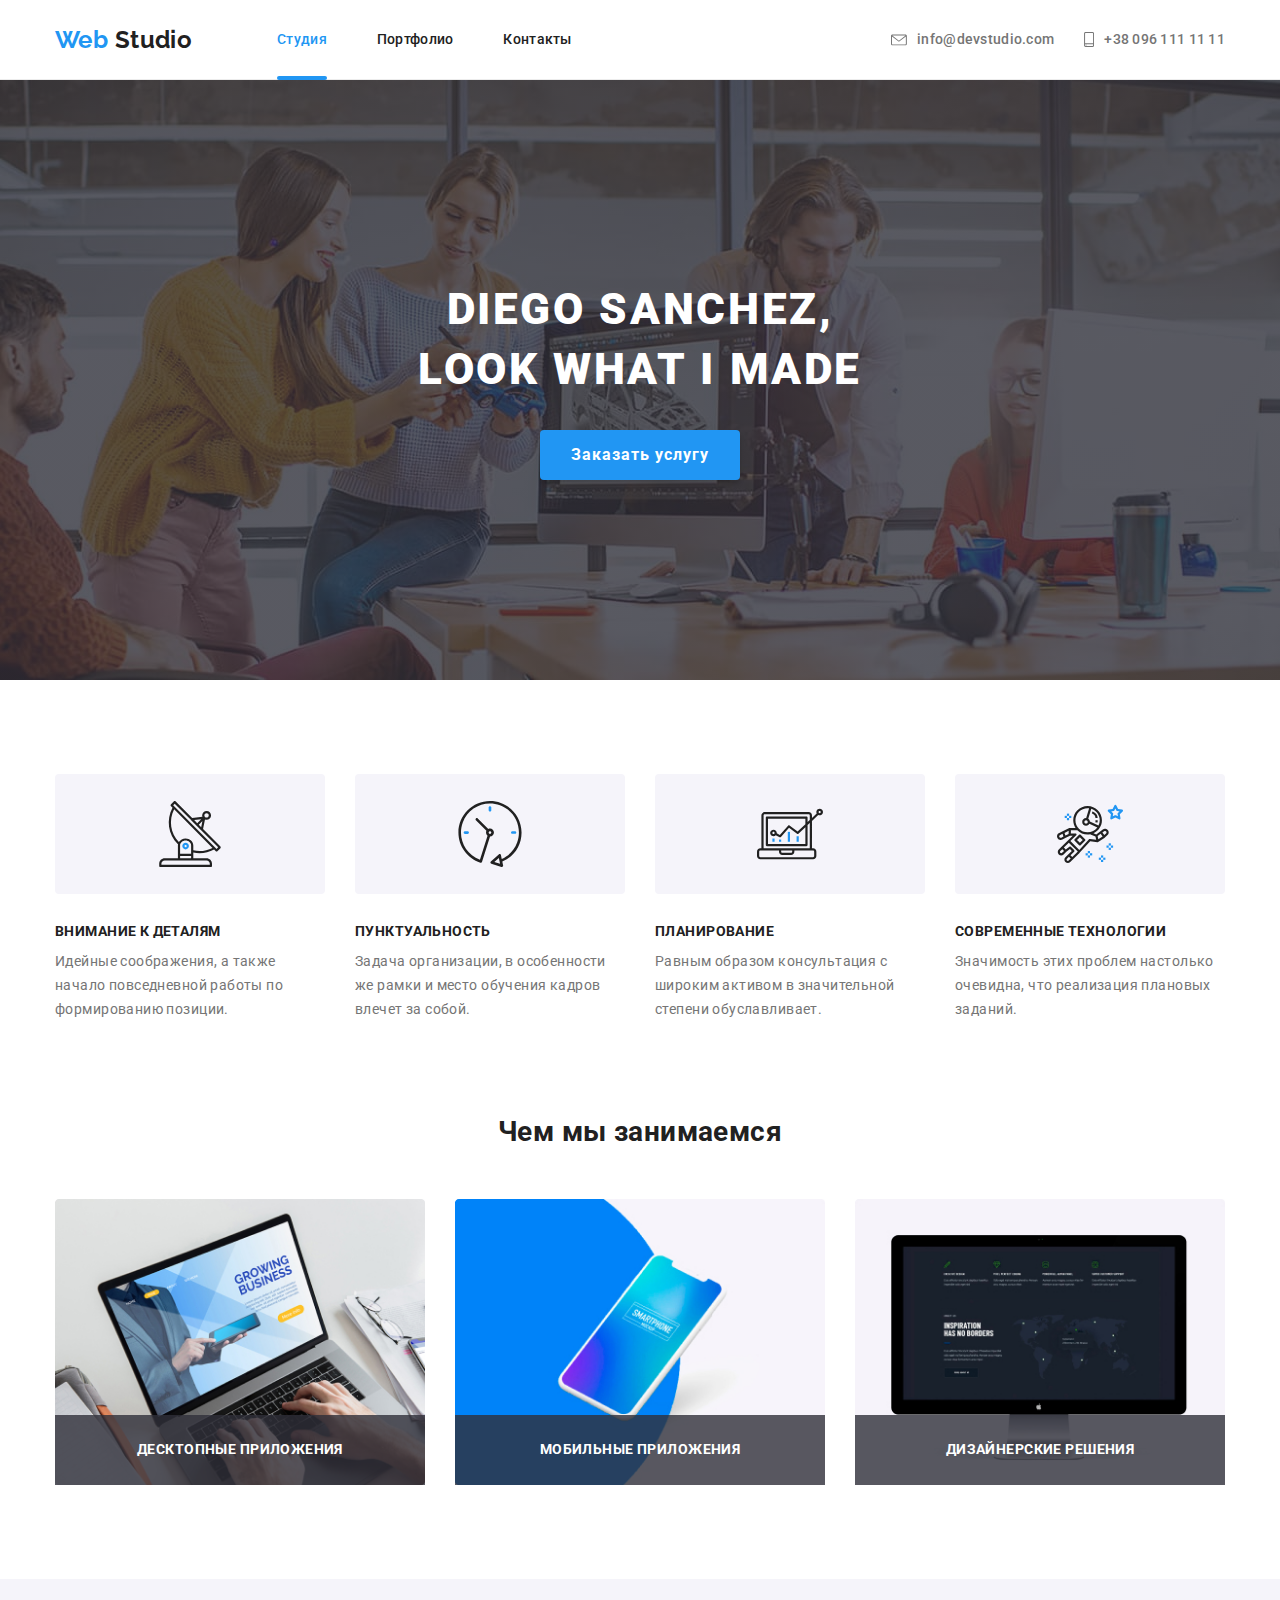
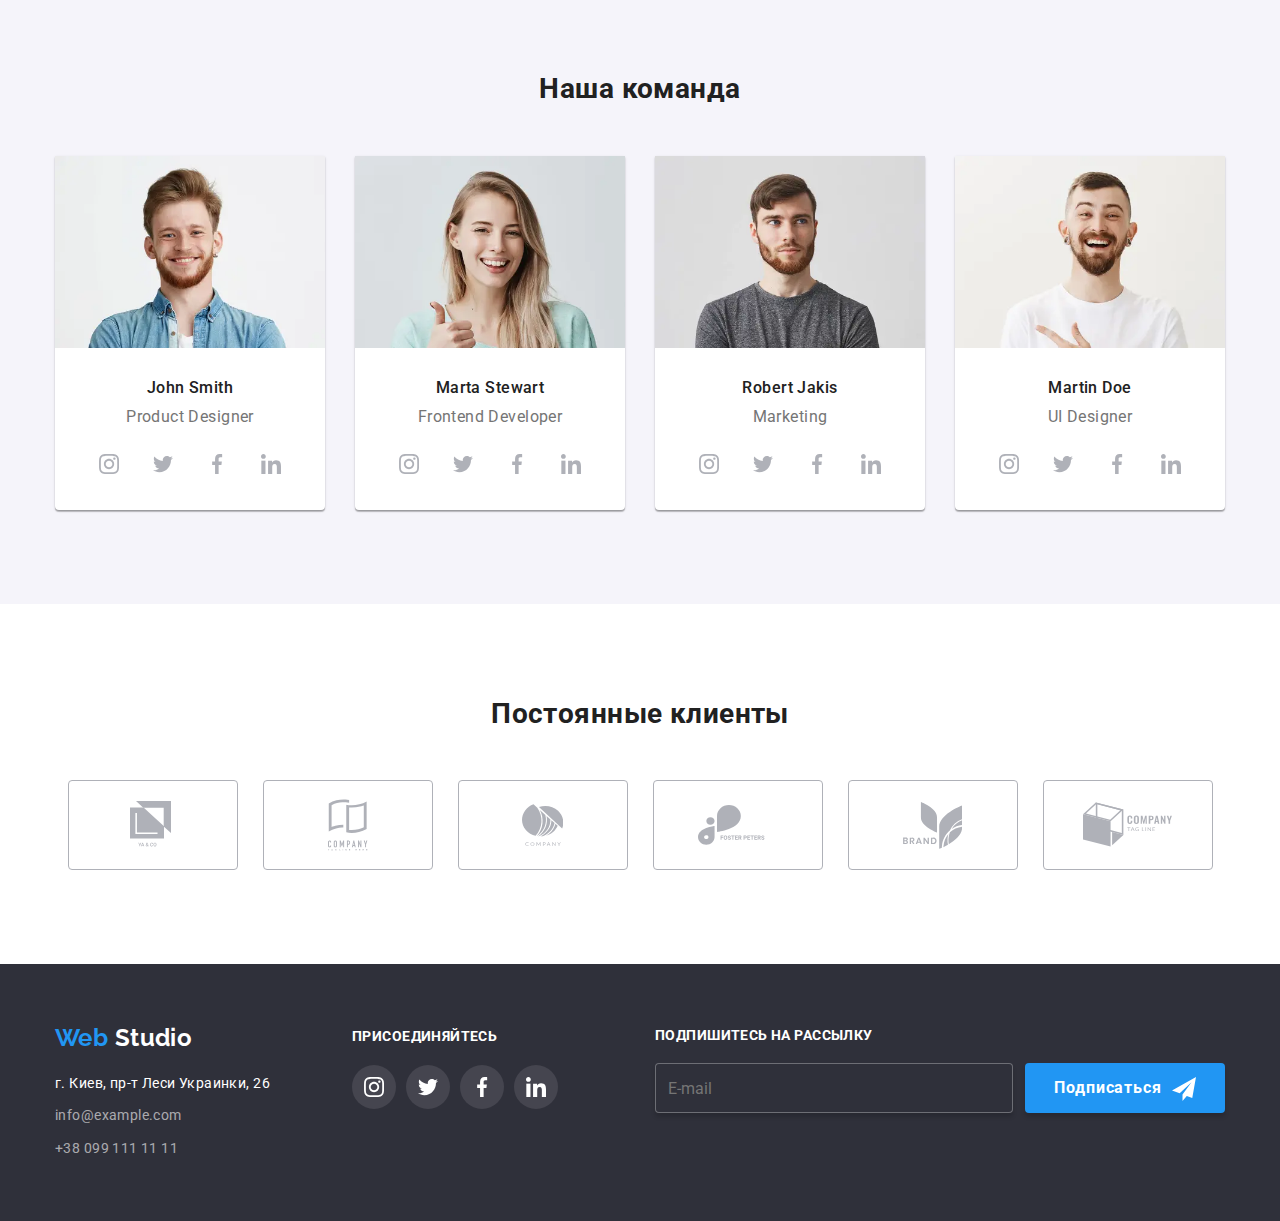
==== commit 0109a834: "+fixed, again" ====
--- a/index.html
+++ b/index.html
@@ -452,7 +452,8 @@
           <div class="contacts-container">
             <a href="./index.html" class="logo logo-footer">
               <span class="logo-color">Web</span>
-              Studio
+              &nbsp
+              <span>Studio</span>
             </a>
 
             <p class="address">г. Киев, пр-т Леси Украинки, 26</p>
--- a/css/main.min.css
+++ b/css/main.min.css
@@ -1,2 +1,2 @@
-.invisible-title,.check-input{position:absolute;width:1px;height:1px;margin:-1px;border:0;padding:0;clip:rect(0 0 0 0);overflow:hidden}ul,h1,h2{margin-top:0px;margin-bottom:0px}.logo,.logo-footer{font-family:Raleway,sans-serif;font-weight:700}html{-webkit-box-sizing:border-box;box-sizing:border-box}*,*::after,*::before{-webkit-box-sizing:inherit;box-sizing:inherit}body{-webkit-user-select:none;-moz-user-select:none;-ms-user-select:none;user-select:none;background-color:#fff;color:#757575;margin:0;font-family:Roboto,sans-serif;letter-spacing:0.03em;font-size:14px;line-height:1.71}body.modal-open{overflow:hidden}ul{list-style:none;padding-left:0px}a{text-decoration:none;color:#212121}img{display:block;height:auto;max-width:100%}.container{padding-left:15px;padding-right:15px;margin-left:auto;margin-right:auto}@media screen and (min-width: 480px){.container{width:480px}}@media screen and (min-width: 768px){.container{width:768px}}@media screen and (min-width: 1200px){.container{width:1200px}}a.mail,a.phone{color:#757575}.page-header{position:relative;width:100%;height:60px;background-color:rgba(255,255,255,0.85);border-bottom:1px solid #ececec}@media screen and (min-width: 768px){.page-header{height:80px;position:static}}.header-style{-webkit-box-align:center;-ms-flex-align:center;align-items:center;font-weight:500;font-size:18px;line-height:1.16;letter-spacing:0.02em}@media screen and (min-width: 768px){.header-style{font-size:14px;line-height:1.16}}@media screen and (min-width: 1200px){.header-style{font-size:14px;line-height:1.14}}.header-style .link,.header-style .mail,.header-style .phone{-webkit-transition:color 250ms cubic-bezier(0.4, 0, 0.2, 1);transition:color 250ms cubic-bezier(0.4, 0, 0.2, 1)}.header-style .link:hover,.header-style .link:focus,.header-style .mail:hover,.header-style .mail:focus,.header-style .phone:hover,.header-style .phone:focus{color:#2196f3;cursor:pointer}.site-nav .link.current-index{color:#2196f3}.page-header .main-nav{display:-webkit-box;display:-ms-flexbox;display:flex;-webkit-box-align:center;-ms-flex-align:center;align-items:center;-webkit-box-pack:justify;-ms-flex-pack:justify;justify-content:space-between;height:60px}@media screen and (min-width: 768px){.page-header .main-nav{height:80px}}.site-nav{margin-top:60px}@media screen and (min-width: 768px){.site-nav{margin-top:0;margin-left:81px;display:-webkit-box;display:-ms-flexbox;display:flex;font-size:14;line-height:1.14}}@media screen and (min-width: 1200px){.site-nav{margin-left:85px}}.site-nav .item+.item{margin-top:50px}@media screen and (min-width: 768px){.site-nav .item+.item{margin-top:0;margin-left:50px}}@media screen and (min-width: 768px){.site-nav .link{display:block;position:relative;padding-top:32px;padding-bottom:32px}}.contacts{margin-top:60px;margin-bottom:60px}@media screen and (min-width: 768px){.contacts{margin-top:21px;margin-bottom:21px;margin-left:auto}}@media screen and (min-width: 1200px){.contacts{display:-webkit-box;display:-ms-flexbox;display:flex;-webkit-box-align:center;-ms-flex-align:center;align-items:center}}.contacts .mobile-header{margin-top:16px}@media screen and (min-width: 768px){.contacts .mobile-header{margin-top:10px}}@media screen and (min-width: 1200px){.contacts .mobile-header{margin:0}}@media screen and (min-width: 1200px){.contacts .item+.item{margin-left:30px}}.site-nav .link.current-index{position:relative}.site-nav .link.current-index::after{content:'';display:inline-block;position:absolute;right:0;bottom:0px;width:100%;height:4px;background-color:#2196f3;border-radius:2px}.envelope-icon,.phone-icon{margin-right:5px;fill:currentColor}@media screen and (min-width: 768px){.envelope-icon,.phone-icon{margin-right:8px;margin-bottom:2px}}@media screen and (min-width: 1200px){.envelope-icon,.phone-icon{margin-right:10px}}@media screen and (min-width: 1200px){.envelope-icon{margin-top:2px}}@media screen and (min-width: 768px){.mail,.phone{display:-webkit-box;display:-ms-flexbox;display:flex;-webkit-box-align:center;-ms-flex-align:center;align-items:center}}.logo{font-size:24px;line-height:1.16}@media screen and (min-width: 768px){.logo{display:-webkit-box;display:-ms-flexbox;display:flex}}.logo-color{color:#2196f3}@media screen and (max-width: 767px){.logo-color{margin-right:-10px}}.logo-footer{padding:0px;margin-right:0px;color:#fff}@media screen and (min-width: 768px) and (max-width: 1199px){.logo-footer{display:-webkit-box;display:-ms-flexbox;display:flex;-webkit-box-pack:center;-ms-flex-pack:center;justify-content:center}}.menu-button{display:-webkit-inline-box;display:-ms-inline-flexbox;display:inline-flex;margin:0;padding:0;border:none;background-color:transparent;padding:10px}@media screen and (min-width: 768px){.menu-button{display:none}}.icon-menu{display:none;fill:currentColor}.menu-button:hover .icon-menu,.menu-button:focus .icon-menu{color:#2196f3}.menu-button.is-open .icon-menu{display:block}.menu-button.is-open .icon-cross{display:none}.icon-cross{fill:currentColor}.menu-button:hover .icon-cross,.menu-button:focus .icon-cross{color:#2196f3}.menu-container{display:none;z-index:1;position:absolute;top:101%;left:0;width:100%;height:393px;background-color:#fff;text-align:center}.menu-container.is-open{display:block}@media screen and (min-width: 768px){.menu-container{display:-webkit-inline-box;display:-ms-inline-flexbox;display:inline-flex;position:static;height:80px;background-color:transparent}}footer{background-color:#2f303a;padding-top:60px;padding-bottom:60px}@media screen and (max-width: 1199px){footer{text-align:center}}@media screen and (min-width: 768px) and (max-width: 1199px){.flex-wrap{display:-webkit-box;display:-ms-flexbox;display:flex;-ms-flex-pack:distribute;justify-content:space-around}}@media screen and (min-width: 1200px){.footer-flex{position:relative;display:-webkit-box;display:-ms-flexbox;display:flex;-webkit-box-pack:justify;-ms-flex-pack:justify;justify-content:space-between}}.contacts-container .address{color:#fff;margin-top:20px;margin-bottom:8px}.contacts-container .mail-footer,.contacts-container .phone-footer{color:rgba(255,255,255,0.6);margin:0px}.contacts-container .mail-footer{margin-bottom:9px}@media screen and (min-width: 1200px){.socials-container{position:absolute;top:0;left:26%;display:-webkit-box;display:-ms-flexbox;display:flex;-webkit-box-orient:vertical;-webkit-box-direction:normal;-ms-flex-direction:column;flex-direction:column;-webkit-box-pack:center;-ms-flex-pack:center;justify-content:center}}.socials-list{display:-webkit-box;display:-ms-flexbox;display:flex;-webkit-box-pack:center;-ms-flex-pack:center;justify-content:center;-webkit-box-align:center;-ms-flex-align:center;align-items:center;margin-bottom:102px}.socials-list .item+.item{margin-left:10px}.icon-bg-footer{display:-webkit-box;display:-ms-flexbox;display:flex;-webkit-box-pack:center;-ms-flex-pack:center;justify-content:center;-webkit-box-align:center;-ms-flex-align:center;align-items:center;width:44px;height:44px;fill:#fff;background-color:#45454f;border-radius:50%;-webkit-transition:background-color 250ms cubic-bezier(0.4, 0, 0.2, 1);transition:background-color 250ms cubic-bezier(0.4, 0, 0.2, 1)}.icon-bg-footer:hover,.icon-bg-footer:focus{background-color:#2196f3}.form-wrapper{display:-webkit-box;display:-ms-flexbox;display:flex;margin-top:15px}@media screen and (max-width: 1199px){.form-wrapper{-webkit-box-orient:vertical;-webkit-box-direction:normal;-ms-flex-direction:column;flex-direction:column}}.subscribe-form label,.text-footer{margin-bottom:20px;color:#fff;font-weight:700;font-size:14px;line-height:1.14;text-transform:uppercase}@media screen and (max-width: 767px){.subscribe-form label,.text-footer{margin-top:60px}}@media screen and (min-width: 1200px){.text-footer{margin:0;margin-top:5px;margin-bottom:20px}}.form-wrapper input{width:100%;height:50px;padding:0px 12px;font-size:16px;line-height:1.87;background-color:#2f303a;color:#fff;border:1px solid rgba(255,255,255,0.3);border-radius:4px;-webkit-box-shadow:0px 4px 4px rgba(0,0,0,0.15);box-shadow:0px 4px 4px rgba(0,0,0,0.15)}@media screen and (max-width: 1199px){.form-wrapper input{max-width:450px;margin:0 auto;margin-bottom:20px}}@media screen and (min-width: 1200px){.form-wrapper input{width:358px;margin-right:12px}}.form-wrapper input:focus{outline:none;border:1px solid #dfdfdf;-webkit-transition:border 250ms cubic-bezier(0.4, 0, 0.2, 1);transition:border 250ms cubic-bezier(0.4, 0, 0.2, 1)}.button{display:inline-block;text-align:center;border-radius:4px;padding:10px 30px;width:200px;height:50px;margin:0 auto;border:none;color:#fff;background-color:#2196f3;font-weight:700;font-size:16px;line-height:1.87;letter-spacing:0.06em;-webkit-box-shadow:0px 4px 4px rgba(0,0,0,0.15);box-shadow:0px 4px 4px rgba(0,0,0,0.15);-webkit-transition:background-color 250ms cubic-bezier(0.4, 0, 0.2, 1);transition:background-color 250ms cubic-bezier(0.4, 0, 0.2, 1)}.button:hover,.button:focus{background-color:#1d74bb;cursor:pointer}.subscribe-button{padding:10px 28px;overflow:hidden}.subscribe-button::after{content:'';width:24px;height:24px;vertical-align:middle;display:-webkit-inline-box;display:-ms-inline-flexbox;display:inline-flex;margin-left:10px;background-image:url(../images/6footer/button-icon.svg);-webkit-transition:-webkit-transform 250ms cubic-bezier(0.4, 0, 0.2, 1);transition:-webkit-transform 250ms cubic-bezier(0.4, 0, 0.2, 1);transition:transform 250ms cubic-bezier(0.4, 0, 0.2, 1);transition:transform 250ms cubic-bezier(0.4, 0, 0.2, 1), -webkit-transform 250ms cubic-bezier(0.4, 0, 0.2, 1)}.subscribe-button:hover::after,.subscribe-button:focus::after{-webkit-transform:translateY(-40px) translateX(30px);transform:translateY(-40px) translateX(30px)}.hero{padding:0px;text-align:center}.hero-title{text-align:center;margin-bottom:30px;color:#fff;font-weight:900;font-size:26px;line-height:1.62;text-align:center;letter-spacing:0.06em;text-transform:uppercase}@media screen and (min-width: 1200px){.hero-title{font-size:44px;line-height:1.36}}.overlay{display:-webkit-box;display:-ms-flexbox;display:flex;-webkit-box-orient:vertical;-webkit-box-direction:normal;-ms-flex-direction:column;flex-direction:column;-webkit-box-pack:center;-ms-flex-pack:center;justify-content:center;height:400px;width:100%;max-width:1600px;background-image:-webkit-gradient(linear, left top, left bottom, from(rgba(47,48,58,0.8)), to(rgba(47,48,58,0.8))),url("../images/hero-mobile-480.jpg");background-image:linear-gradient(rgba(47,48,58,0.8), rgba(47,48,58,0.8)),url("../images/hero-mobile-480.jpg");background-repeat:no-repeat;background-position:center;background-size:cover}@media screen and (max-width: 1599px){.overlay{background-color:#8d8d8d}}@media screen and (min-width: 1600px){.overlay{background-color:#fff}}@media screen and (min-device-pixel-ratio: 2), screen and (-webkit-min-device-pixel-ratio: 2), screen and (min-resolution: 192dpi), screen and (min-resolution: 2dppx){.overlay{background-image:-webkit-gradient(linear, left top, left bottom, from(rgba(47,48,58,0.8)), to(rgba(47,48,58,0.8))),url("../images/hero-mobile-960.jpg");background-image:linear-gradient(rgba(47,48,58,0.8), rgba(47,48,58,0.8)),url("../images/hero-mobile-960.jpg")}}@media screen and (min-width: 768px){.overlay{background-image:-webkit-gradient(linear, left top, left bottom, from(rgba(47,48,58,0.8)), to(rgba(47,48,58,0.8))),url("../images/tablet-hero-768.jpg");background-image:linear-gradient(rgba(47,48,58,0.8), rgba(47,48,58,0.8)),url("../images/tablet-hero-768.jpg")}}@media screen and (min-width: 768px) and (min-device-pixel-ratio: 2), screen and (min-width: 768px) and (-webkit-min-device-pixel-ratio: 2), screen and (min-width: 768px) and (min-resolution: 192dpi), screen and (min-width: 768px) and (min-resolution: 2dppx){.overlay{background-image:-webkit-gradient(linear, left top, left bottom, from(rgba(47,48,58,0.8)), to(rgba(47,48,58,0.8))),url("../images/tablet-hero-1536.jpg");background-image:linear-gradient(rgba(47,48,58,0.8), rgba(47,48,58,0.8)),url("../images/tablet-hero-1536.jpg")}}@media screen and (min-width: 1200px){.overlay{height:600px;background-image:-webkit-gradient(linear, left top, left bottom, from(rgba(47,48,58,0.8)), to(rgba(47,48,58,0.8))),url("../images/desktop-hero-1600.jpg");background-image:linear-gradient(rgba(47,48,58,0.8), rgba(47,48,58,0.8)),url("../images/desktop-hero-1600.jpg")}}@media screen and (min-width: 1200px) and (min-device-pixel-ratio: 2), screen and (min-width: 1200px) and (-webkit-min-device-pixel-ratio: 2), screen and (min-width: 1200px) and (min-resolution: 192dpi), screen and (min-width: 1200px) and (min-resolution: 2dppx){.overlay{background-image:-webkit-gradient(linear, left top, left bottom, from(rgba(47,48,58,0.8)), to(rgba(47,48,58,0.8))),url("../images/desktop-hero-3200.jpg");background-image:linear-gradient(rgba(47,48,58,0.8), rgba(47,48,58,0.8)),url("../images/desktop-hero-3200.jpg")}}@media screen and (max-width: 1199px){.section{padding-top:60px;padding-bottom:60px}}@media screen and (min-width: 1200px){.section{padding-bottom:94px}}.section-title{margin-bottom:30px;color:#212121;font-weight:700;font-size:28px;line-height:1.17;text-align:center}@media screen and (min-width: 1200px){.section-title{margin-bottom:50px}}@media screen and (max-width: 1199px){.section-none{display:none}}@media screen and (min-width: 1200px){.advantages,.add-padding{padding-top:94px}}.advantages-title{display:-webkit-box;display:-ms-flexbox;display:flex;-webkit-box-pack:center;-ms-flex-pack:center;justify-content:center;margin:0px;margin-bottom:10px;color:#212121;font-weight:700;font-size:14px;line-height:1.14;text-transform:uppercase}@media screen and (min-width: 768px){.advantages-title{display:block}}.icon-bg{max-width:450px;height:120px;background-color:#f5f4fa;border-radius:4px;display:-webkit-box;display:-ms-flexbox;display:flex;-webkit-box-pack:center;-ms-flex-pack:center;justify-content:center;-webkit-box-align:center;-ms-flex-align:center;align-items:center;margin-bottom:30px}.advantages-text{margin-top:0px;margin-bottom:0px}.advantages-list .item+.item{margin-top:30px}@media screen and (min-width: 768px){.advantages-list .item+.item{margin-top:15px}}@media screen and (min-width: 768px){.advantages-list{display:-webkit-box;display:-ms-flexbox;display:flex;-ms-flex-wrap:wrap;flex-wrap:wrap;margin:-15px}}@media screen and (min-width: 768px){.advantages-list .item{max-width:354px;margin:15px}}@media screen and (min-width: 1200px){.advantages-list .item{max-width:270px}}.we-list .img-wrap{position:relative}.section .caption{position:absolute;bottom:0;width:100%;padding-top:27px;padding-bottom:27px;margin-top:0px;margin-bottom:0px;font-weight:700;font-size:14px;line-height:1.14;text-transform:uppercase;color:#fff;background-color:rgba(47,48,58,0.8)}.we-list{display:-webkit-box;display:-ms-flexbox;display:flex}.we-list .item+.item{margin-left:30px}.we-list .item{text-align:center}.we-list img{display:block}.background{background-color:#f5f4fa}.names{margin-top:30px;margin-bottom:10px;color:#212121;font-weight:500;font-size:16px;line-height:1.19}.profession{margin-top:0px;margin-bottom:16px;font-size:16px;line-height:1.19}@media screen and (min-width: 768px){.team-list{display:-webkit-box;display:-ms-flexbox;display:flex;-ms-flex-wrap:wrap;flex-wrap:wrap;-webkit-box-pack:center;-ms-flex-pack:center;justify-content:center}}@media screen and (min-width: 768px) and (max-width: 1199px){.team-list{margin:-15px}}.team-list>.item{background-color:#fff;text-align:center;-webkit-box-shadow:0px 2px 1px rgba(0,0,0,0.2),0px 1px 1px rgba(0,0,0,0.14),0px 1px 3px rgba(0,0,0,0.12);box-shadow:0px 2px 1px rgba(0,0,0,0.2),0px 1px 1px rgba(0,0,0,0.14),0px 1px 3px rgba(0,0,0,0.12);border-radius:0px 0px 4px 4px}@media screen and (max-width: 767px){.team-list>.item{margin-bottom:30px}.team-list>.item:last-child{margin-bottom:0}}@media screen and (min-width: 768px) and (max-width: 1199px){.team-list>.item{max-width:354px;margin:15px}}@media screen and (min-width: 1200px){.team-list>.item{max-width:270px}}@media screen and (min-width: 1200px){.team-list>.item+.item{margin-left:30px}}.icons-list{display:-webkit-box;display:-ms-flexbox;display:flex;-webkit-box-pack:center;-ms-flex-pack:center;justify-content:center;padding-bottom:24px}.icon-bg-team{display:-webkit-box;display:-ms-flexbox;display:flex;-webkit-box-pack:center;-ms-flex-pack:center;justify-content:center;-webkit-box-align:center;-ms-flex-align:center;align-items:center;width:44px;height:44px;color:#afb1b8;background-color:#fff;border-radius:50%;-webkit-transition:color 250ms cubic-bezier(0.4, 0, 0.2, 1);transition:color 250ms cubic-bezier(0.4, 0, 0.2, 1);-webkit-transition:background-color 250ms cubic-bezier(0.4, 0, 0.2, 1);transition:background-color 250ms cubic-bezier(0.4, 0, 0.2, 1)}.icon-bg-team:hover,.icon-bg-team:focus{background-color:#2196f3;color:#fff}.icon-team{fill:currentColor}.icons-list>.item:not(:last-child){margin-right:10px}.clients-list{display:-webkit-box;display:-ms-flexbox;display:flex}@media screen and (max-width: 1199px){.clients-list{-ms-flex-wrap:wrap;flex-wrap:wrap;margin:-15px}}@media screen and (min-width: 1200px){.clients-list{-ms-flex-pack:distribute;justify-content:space-around}}.clients-list .item{display:block}@media screen and (max-width: 767px){.clients-list .item{margin:15px;-ms-flex-preferred-size:calc((100% - 4 * 15px) / 2);flex-basis:calc((100% - 4 * 15px) / 2)}}@media screen and (min-width: 768px) and (max-width: 1199px){.clients-list .item{margin:15px;-ms-flex-preferred-size:calc((100% - 6 * 15px) / 3);flex-basis:calc((100% - 6 * 15px) / 3)}}.icon-bg-clients{display:-webkit-box;display:-ms-flexbox;display:flex;-webkit-box-pack:center;-ms-flex-pack:center;justify-content:center;-webkit-box-align:center;-ms-flex-align:center;align-items:center;max-width:226px;height:90px;border:1px solid #afb1b8;color:#afb1b8;border-radius:4px;-webkit-transition:color 250ms cubic-bezier(0.4, 0, 0.2, 1);transition:color 250ms cubic-bezier(0.4, 0, 0.2, 1);-webkit-transition:border 250ms cubic-bezier(0.4, 0, 0.2, 1);transition:border 250ms cubic-bezier(0.4, 0, 0.2, 1);-webkit-transition:-webkit-transform 250ms cubic-bezier(0.4, 0, 0.2, 1);transition:-webkit-transform 250ms cubic-bezier(0.4, 0, 0.2, 1);transition:transform 250ms cubic-bezier(0.4, 0, 0.2, 1);transition:transform 250ms cubic-bezier(0.4, 0, 0.2, 1), -webkit-transform 250ms cubic-bezier(0.4, 0, 0.2, 1)}@media screen and (min-width: 1200px){.icon-bg-clients{width:170px}}.icon-bg-clients:hover,.icon-bg-clients:focus{border:1px solid #2196f3;color:#2196f3;-webkit-transform:scale(1.2);transform:scale(1.2)}.icon-clients{fill:currentColor}.backdrop{position:fixed;top:0;left:0;width:100%;height:100%;display:-webkit-box;display:-ms-flexbox;display:flex;padding:93px 15px;overflow-y:scroll;z-index:2;background-color:rgba(0,0,0,0.2);opacity:1;-webkit-transition:opacity 250ms cubic-bezier(0.4, 0, 0.2, 1);transition:opacity 250ms cubic-bezier(0.4, 0, 0.2, 1)}@media screen and (min-width: 768px){.backdrop{padding:208px 159px}}.backdrop.is-hidden{opacity:0;pointer-events:none}.backdrop.is-hidden .modal{-webkit-transform:translate(-50%, -50%) scale(1.3);transform:translate(-50%, -50%) scale(1.3)}.modal{position:relative;padding:40px;max-width:450px;background-color:#fff;-webkit-box-shadow:0px 2px 1px rgba(0,0,0,0.2),0px 1px 1px rgba(0,0,0,0.14),0px 1px 3px rgba(0,0,0,0.12);box-shadow:0px 2px 1px rgba(0,0,0,0.2),0px 1px 1px rgba(0,0,0,0.14),0px 1px 3px rgba(0,0,0,0.12);border-radius:4px}@media screen and (min-width: 1200px){.modal{position:absolute;top:50%;left:50%;min-height:581px;min-width:528px;-webkit-transform:translate(-50%, -50%) scale(1);transform:translate(-50%, -50%) scale(1);-webkit-transition:-webkit-transform 250ms cubic-bezier(0.4, 0, 0.2, 1);transition:-webkit-transform 250ms cubic-bezier(0.4, 0, 0.2, 1);transition:transform 250ms cubic-bezier(0.4, 0, 0.2, 1);transition:transform 250ms cubic-bezier(0.4, 0, 0.2, 1), -webkit-transform 250ms cubic-bezier(0.4, 0, 0.2, 1)}}.button-close{position:absolute;top:15px;right:15px;width:30px;height:30px;display:-webkit-box;display:-ms-flexbox;display:flex;-webkit-box-pack:center;-ms-flex-pack:center;justify-content:center;-webkit-box-align:center;-ms-flex-align:center;align-items:center;outline:none;border:1px solid rgba(0,0,0,0.1);background-color:#fff;border-radius:50%;-webkit-transform:translate(25%, -25%) scale(1);transform:translate(25%, -25%) scale(1);-webkit-transition:-webkit-transform 250ms cubic-bezier(0.4, 0, 0.2, 1);transition:-webkit-transform 250ms cubic-bezier(0.4, 0, 0.2, 1);transition:transform 250ms cubic-bezier(0.4, 0, 0.2, 1);transition:transform 250ms cubic-bezier(0.4, 0, 0.2, 1), -webkit-transform 250ms cubic-bezier(0.4, 0, 0.2, 1)}.button-close:hover,.button-close:focus{cursor:pointer;-webkit-transform:translate(25%, -25%) scale(1.2);transform:translate(25%, -25%) scale(1.2)}.modal-cross{fill:currentColor}.button-close:hover .modal-cross,.button-close:focus .modal-cross{color:#2196f3}.form-title{display:-webkit-box;display:-ms-flexbox;display:flex;-webkit-box-pack:center;-ms-flex-pack:center;justify-content:center;text-align:center;margin-bottom:30px;color:#212121;font-size:20px;line-height:1.5}.form-field{position:relative;display:-webkit-box;display:-ms-flexbox;display:flex;-webkit-box-orient:vertical;-webkit-box-direction:normal;-ms-flex-direction:column;flex-direction:column;margin-bottom:28px}.form-input{font-size:14px;line-height:1.14;letter-spacing:0.01em;border:1px solid rgba(33,33,33,0.2);border-radius:4px}.form-input:focus{outline:none;border:1px solid #2196f3}.form-field input:not([type='checkbox']){width:100%;height:40px;padding-left:41px}@media screen and (min-width: 1200px){.form-field input{max-width:448px}}.form-field .comment-input{resize:none;width:100%;height:120px;padding:16px 12px}@media screen and (min-width: 1200px){.form-field .comment-input{max-width:448px}}.form-field label{color:#757575}.checkbox-area a{color:#2196f3;border-bottom:1px solid #2196f3}.form button{display:-webkit-box;display:-ms-flexbox;display:flex;-webkit-box-pack:center;-ms-flex-pack:center;justify-content:center;margin-top:30px}.form-label{position:absolute;top:50%;left:42px;-webkit-transform:translateY(-50%);transform:translateY(-50%);-webkit-transition:-webkit-transform 250ms cubic-bezier(0.4, 0, 0.2, 1);transition:-webkit-transform 250ms cubic-bezier(0.4, 0, 0.2, 1);transition:transform 250ms cubic-bezier(0.4, 0, 0.2, 1);transition:transform 250ms cubic-bezier(0.4, 0, 0.2, 1), -webkit-transform 250ms cubic-bezier(0.4, 0, 0.2, 1)}.icon{position:absolute;top:50%;left:19px;-webkit-transform:translate(-50%, -50%);transform:translate(-50%, -50%)}.form-input:focus ~ .icon{fill:#2196f3}.form-field:focus-within>.form-label,.form-input:not(:placeholder-shown)+.form-label{color:#2196f3;-webkit-transform:translate(-30px, -42px) scale(0.9);transform:translate(-30px, -42px) scale(0.9)}.comment-label{position:absolute;top:12px;left:16px;-webkit-transition:-webkit-transform 250ms cubic-bezier(0.4, 0, 0.2, 1);transition:-webkit-transform 250ms cubic-bezier(0.4, 0, 0.2, 1);transition:transform 250ms cubic-bezier(0.4, 0, 0.2, 1);transition:transform 250ms cubic-bezier(0.4, 0, 0.2, 1), -webkit-transform 250ms cubic-bezier(0.4, 0, 0.2, 1)}.form-field:focus-within>.comment-label,.form-input:not(:placeholder-shown)+.comment-label{color:#2196f3;-webkit-transform:translate(-8px, -37px) scale(0.9);transform:translate(-8px, -37px) scale(0.9)}.checkbox-area{position:relative}.checkbox{position:absolute;margin-top:4px;width:15.9px;height:15px;border:2px solid #212121;border-radius:2px}.check-input:checked+.checkbox{background-image:url(../images/form/check.svg);background-size:contain;background-origin:border-box;background-color:#2196f3;border-color:transparent;border-radius:2px}.policy{font-size:12px;line-height:1.16;margin-left:22px}
+.invisible-title,.check-input{position:absolute;width:1px;height:1px;margin:-1px;border:0;padding:0;clip:rect(0 0 0 0);overflow:hidden}ul,h1,h2{margin-top:0px;margin-bottom:0px}.logo,.logo-footer{font-family:Raleway,sans-serif;font-weight:700}html{-webkit-box-sizing:border-box;box-sizing:border-box}*,*::after,*::before{-webkit-box-sizing:inherit;box-sizing:inherit}body{-webkit-user-select:none;-moz-user-select:none;-ms-user-select:none;user-select:none;background-color:#fff;color:#757575;margin:0;font-family:Roboto,sans-serif;letter-spacing:0.03em;font-size:14px;line-height:1.71}body.modal-open{overflow:hidden}ul{list-style:none;padding-left:0px}a{text-decoration:none;color:#212121}img{display:block;height:auto;max-width:100%}.container{padding-left:15px;padding-right:15px;margin-left:auto;margin-right:auto}@media screen and (min-width: 480px){.container{width:480px}}@media screen and (min-width: 768px){.container{width:768px}}@media screen and (min-width: 1200px){.container{width:1200px}}a.mail,a.phone{color:#757575}.page-header{position:relative;width:100%;height:60px;background-color:rgba(255,255,255,0.85);border-bottom:1px solid #ececec}@media screen and (min-width: 768px){.page-header{height:80px;position:static}}.header-style{-webkit-box-align:center;-ms-flex-align:center;align-items:center;font-weight:500;font-size:18px;line-height:1.16;letter-spacing:0.02em}@media screen and (min-width: 768px){.header-style{font-size:14px;line-height:1.16}}@media screen and (min-width: 1200px){.header-style{font-size:14px;line-height:1.14}}.header-style .link,.header-style .mail,.header-style .phone{-webkit-transition:color 250ms cubic-bezier(0.4, 0, 0.2, 1);transition:color 250ms cubic-bezier(0.4, 0, 0.2, 1)}.header-style .link:hover,.header-style .link:focus,.header-style .mail:hover,.header-style .mail:focus,.header-style .phone:hover,.header-style .phone:focus{color:#2196f3;cursor:pointer}.site-nav .link.current-index{color:#2196f3}.page-header .main-nav{display:-webkit-box;display:-ms-flexbox;display:flex;-webkit-box-align:center;-ms-flex-align:center;align-items:center;-webkit-box-pack:justify;-ms-flex-pack:justify;justify-content:space-between;height:60px}@media screen and (min-width: 768px){.page-header .main-nav{height:80px}}.site-nav{margin-top:60px}@media screen and (min-width: 768px){.site-nav{margin-top:0;margin-left:81px;display:-webkit-box;display:-ms-flexbox;display:flex;font-size:14;line-height:1.14}}@media screen and (min-width: 1200px){.site-nav{margin-left:85px}}.site-nav .item+.item{margin-top:50px}@media screen and (min-width: 768px){.site-nav .item+.item{margin-top:0;margin-left:50px}}@media screen and (min-width: 768px){.site-nav .link{display:block;position:relative;padding-top:32px;padding-bottom:32px}}.contacts{margin-top:60px;margin-bottom:60px}@media screen and (min-width: 768px){.contacts{margin-top:21px;margin-bottom:21px;margin-left:auto}}@media screen and (min-width: 1200px){.contacts{display:-webkit-box;display:-ms-flexbox;display:flex;-webkit-box-align:center;-ms-flex-align:center;align-items:center}}.contacts .mobile-header{margin-top:16px}@media screen and (min-width: 768px){.contacts .mobile-header{margin-top:10px}}@media screen and (min-width: 1200px){.contacts .mobile-header{margin:0}}@media screen and (min-width: 1200px){.contacts .item+.item{margin-left:30px}}.site-nav .link.current-index{position:relative}.site-nav .link.current-index::after{content:'';display:inline-block;position:absolute;right:0;bottom:0px;width:100%;height:4px;background-color:#2196f3;border-radius:2px}@media screen and (max-width: 767px){.site-nav .link.current-index::after{bottom:-8px}}.envelope-icon,.phone-icon{margin-right:5px;fill:currentColor}@media screen and (min-width: 768px){.envelope-icon,.phone-icon{margin-right:8px;margin-bottom:2px}}@media screen and (min-width: 1200px){.envelope-icon,.phone-icon{margin-right:10px}}@media screen and (min-width: 1200px){.envelope-icon{margin-top:2px}}@media screen and (min-width: 768px){.mail,.phone{display:-webkit-box;display:-ms-flexbox;display:flex;-webkit-box-align:center;-ms-flex-align:center;align-items:center}}.logo{font-size:24px;line-height:1.16}@media screen and (min-width: 768px){.logo{display:-webkit-box;display:-ms-flexbox;display:flex}}.logo-color{color:#2196f3}@media screen and (max-width: 767px){.logo-color{margin-right:-10px}}.logo-footer{padding:0px;margin-right:0px;color:#fff}@media screen and (min-width: 768px) and (max-width: 1199px){.logo-footer{display:-webkit-box;display:-ms-flexbox;display:flex;-webkit-box-pack:center;-ms-flex-pack:center;justify-content:center}}.menu-button{display:-webkit-inline-box;display:-ms-inline-flexbox;display:inline-flex;margin:0;padding:0;border:none;background-color:transparent;padding:10px}@media screen and (min-width: 768px){.menu-button{display:none}}.icon-menu{display:none;fill:currentColor}.menu-button:hover .icon-menu,.menu-button:focus .icon-menu{color:#2196f3}.menu-button.is-open .icon-menu{display:block}.menu-button.is-open .icon-cross{display:none}.icon-cross{fill:currentColor}.menu-button:hover .icon-cross,.menu-button:focus .icon-cross{color:#2196f3}.menu-container{display:none;z-index:1;position:absolute;top:101%;left:0;width:100%;height:393px;background-color:#fff;text-align:center}.menu-container.is-open{display:block}@media screen and (min-width: 768px){.menu-container{display:-webkit-inline-box;display:-ms-inline-flexbox;display:inline-flex;position:static;height:80px;background-color:transparent}}footer{background-color:#2f303a;padding-top:60px;padding-bottom:60px}@media screen and (max-width: 1199px){footer{text-align:center}}@media screen and (min-width: 768px) and (max-width: 1199px){.flex-wrap{display:-webkit-box;display:-ms-flexbox;display:flex;-ms-flex-pack:distribute;justify-content:space-around}}@media screen and (min-width: 1200px){.footer-flex{position:relative;display:-webkit-box;display:-ms-flexbox;display:flex;-webkit-box-pack:justify;-ms-flex-pack:justify;justify-content:space-between}}.contacts-container .address{color:#fff;margin-top:20px;margin-bottom:8px}.contacts-container .mail-footer,.contacts-container .phone-footer{color:rgba(255,255,255,0.6);margin:0px}.contacts-container .mail-footer{margin-bottom:9px}@media screen and (min-width: 1200px){.socials-container{position:absolute;top:0;left:26%;display:-webkit-box;display:-ms-flexbox;display:flex;-webkit-box-orient:vertical;-webkit-box-direction:normal;-ms-flex-direction:column;flex-direction:column;-webkit-box-pack:center;-ms-flex-pack:center;justify-content:center}}.socials-list{display:-webkit-box;display:-ms-flexbox;display:flex;-webkit-box-pack:center;-ms-flex-pack:center;justify-content:center;-webkit-box-align:center;-ms-flex-align:center;align-items:center}@media screen and (max-width: 767px){.socials-list{margin-bottom:60px}}@media screen and (min-width: 768px) and (max-width: 1199px){.socials-list{margin-bottom:102px}}.socials-list .item+.item{margin-left:10px}.icon-bg-footer{display:-webkit-box;display:-ms-flexbox;display:flex;-webkit-box-pack:center;-ms-flex-pack:center;justify-content:center;-webkit-box-align:center;-ms-flex-align:center;align-items:center;width:44px;height:44px;fill:#fff;background-color:#45454f;border-radius:50%;-webkit-transition:background-color 250ms cubic-bezier(0.4, 0, 0.2, 1);transition:background-color 250ms cubic-bezier(0.4, 0, 0.2, 1)}.icon-bg-footer:hover,.icon-bg-footer:focus{background-color:#2196f3}.form-wrapper{display:-webkit-box;display:-ms-flexbox;display:flex;margin-top:15px}@media screen and (max-width: 1199px){.form-wrapper{-webkit-box-orient:vertical;-webkit-box-direction:normal;-ms-flex-direction:column;flex-direction:column}}.subscribe-form label,.text-footer{margin-bottom:20px;color:#fff;font-weight:700;font-size:14px;line-height:1.14;text-transform:uppercase}@media screen and (max-width: 767px){.subscribe-form label,.text-footer{margin-top:60px}}@media screen and (min-width: 1200px){.text-footer{margin:0;margin-top:5px;margin-bottom:20px}}.form-wrapper input{width:100%;height:50px;padding:0px 12px;font-size:16px;line-height:1.87;background-color:#2f303a;color:#fff;border:1px solid rgba(255,255,255,0.3);border-radius:4px;-webkit-box-shadow:0px 4px 4px rgba(0,0,0,0.15);box-shadow:0px 4px 4px rgba(0,0,0,0.15)}@media screen and (max-width: 1199px){.form-wrapper input{max-width:450px;margin:0 auto;margin-bottom:20px}}@media screen and (min-width: 1200px){.form-wrapper input{width:358px;margin-right:12px}}.form-wrapper input:focus{outline:none;border:1px solid #dfdfdf;-webkit-transition:border 250ms cubic-bezier(0.4, 0, 0.2, 1);transition:border 250ms cubic-bezier(0.4, 0, 0.2, 1)}.button{display:inline-block;text-align:center;border-radius:4px;padding:10px 30px;width:200px;height:50px;margin:0 auto;border:none;color:#fff;background-color:#2196f3;font-weight:700;font-size:16px;line-height:1.87;letter-spacing:0.06em;-webkit-box-shadow:0px 4px 4px rgba(0,0,0,0.15);box-shadow:0px 4px 4px rgba(0,0,0,0.15);-webkit-transition:background-color 250ms cubic-bezier(0.4, 0, 0.2, 1);transition:background-color 250ms cubic-bezier(0.4, 0, 0.2, 1)}.button:hover,.button:focus{background-color:#1d74bb;cursor:pointer}.subscribe-button{padding:10px 28px;overflow:hidden}.subscribe-button::after{content:'';width:24px;height:24px;vertical-align:middle;display:-webkit-inline-box;display:-ms-inline-flexbox;display:inline-flex;margin-left:10px;background-image:url(../images/6footer/button-icon.svg);-webkit-transition:-webkit-transform 250ms cubic-bezier(0.4, 0, 0.2, 1);transition:-webkit-transform 250ms cubic-bezier(0.4, 0, 0.2, 1);transition:transform 250ms cubic-bezier(0.4, 0, 0.2, 1);transition:transform 250ms cubic-bezier(0.4, 0, 0.2, 1), -webkit-transform 250ms cubic-bezier(0.4, 0, 0.2, 1)}.subscribe-button:hover::after,.subscribe-button:focus::after{-webkit-transform:translateY(-40px) translateX(30px);transform:translateY(-40px) translateX(30px)}.hero{padding:0px;text-align:center}.hero-title{text-align:center;margin-bottom:30px;color:#fff;font-weight:900;font-size:26px;line-height:1.62;text-align:center;letter-spacing:0.06em;text-transform:uppercase}@media screen and (min-width: 1200px){.hero-title{font-size:44px;line-height:1.36}}.overlay{display:-webkit-box;display:-ms-flexbox;display:flex;-webkit-box-orient:vertical;-webkit-box-direction:normal;-ms-flex-direction:column;flex-direction:column;-webkit-box-pack:center;-ms-flex-pack:center;justify-content:center;height:400px;width:100%;max-width:1600px;background-image:-webkit-gradient(linear, left top, left bottom, from(rgba(47,48,58,0.8)), to(rgba(47,48,58,0.8))),url("../images/hero-mobile-480.jpg");background-image:linear-gradient(rgba(47,48,58,0.8), rgba(47,48,58,0.8)),url("../images/hero-mobile-480.jpg");background-repeat:no-repeat;background-position:center;background-size:cover}@media screen and (max-width: 1599px){.overlay{background-color:#8d8d8d}}@media screen and (min-width: 1600px){.overlay{background-color:#fff}}@media screen and (min-device-pixel-ratio: 2), screen and (-webkit-min-device-pixel-ratio: 2), screen and (min-resolution: 192dpi), screen and (min-resolution: 2dppx){.overlay{background-image:-webkit-gradient(linear, left top, left bottom, from(rgba(47,48,58,0.8)), to(rgba(47,48,58,0.8))),url("../images/hero-mobile-960.jpg");background-image:linear-gradient(rgba(47,48,58,0.8), rgba(47,48,58,0.8)),url("../images/hero-mobile-960.jpg")}}@media screen and (min-width: 768px){.overlay{background-image:-webkit-gradient(linear, left top, left bottom, from(rgba(47,48,58,0.8)), to(rgba(47,48,58,0.8))),url("../images/tablet-hero-768.jpg");background-image:linear-gradient(rgba(47,48,58,0.8), rgba(47,48,58,0.8)),url("../images/tablet-hero-768.jpg")}}@media screen and (min-width: 768px) and (min-device-pixel-ratio: 2), screen and (min-width: 768px) and (-webkit-min-device-pixel-ratio: 2), screen and (min-width: 768px) and (min-resolution: 192dpi), screen and (min-width: 768px) and (min-resolution: 2dppx){.overlay{background-image:-webkit-gradient(linear, left top, left bottom, from(rgba(47,48,58,0.8)), to(rgba(47,48,58,0.8))),url("../images/tablet-hero-1536.jpg");background-image:linear-gradient(rgba(47,48,58,0.8), rgba(47,48,58,0.8)),url("../images/tablet-hero-1536.jpg")}}@media screen and (min-width: 1200px){.overlay{height:600px;background-image:-webkit-gradient(linear, left top, left bottom, from(rgba(47,48,58,0.8)), to(rgba(47,48,58,0.8))),url("../images/desktop-hero-1600.jpg");background-image:linear-gradient(rgba(47,48,58,0.8), rgba(47,48,58,0.8)),url("../images/desktop-hero-1600.jpg")}}@media screen and (min-width: 1200px) and (min-device-pixel-ratio: 2), screen and (min-width: 1200px) and (-webkit-min-device-pixel-ratio: 2), screen and (min-width: 1200px) and (min-resolution: 192dpi), screen and (min-width: 1200px) and (min-resolution: 2dppx){.overlay{background-image:-webkit-gradient(linear, left top, left bottom, from(rgba(47,48,58,0.8)), to(rgba(47,48,58,0.8))),url("../images/desktop-hero-3200.jpg");background-image:linear-gradient(rgba(47,48,58,0.8), rgba(47,48,58,0.8)),url("../images/desktop-hero-3200.jpg")}}@media screen and (max-width: 1199px){.section{padding-top:60px;padding-bottom:60px}}@media screen and (min-width: 1200px){.section{padding-bottom:94px}}.section-title{margin-bottom:30px;color:#212121;font-weight:700;font-size:28px;line-height:1.17;text-align:center}@media screen and (min-width: 1200px){.section-title{margin-bottom:50px}}@media screen and (max-width: 1199px){.section-none{display:none}}@media screen and (min-width: 1200px){.advantages,.add-padding{padding-top:94px}}.advantages-title{display:-webkit-box;display:-ms-flexbox;display:flex;-webkit-box-pack:center;-ms-flex-pack:center;justify-content:center;margin:0px;margin-bottom:10px;color:#212121;font-weight:700;font-size:14px;line-height:1.14;text-transform:uppercase}@media screen and (min-width: 768px){.advantages-title{display:block}}.icon-bg{max-width:450px;height:120px;background-color:#f5f4fa;border-radius:4px;display:-webkit-box;display:-ms-flexbox;display:flex;-webkit-box-pack:center;-ms-flex-pack:center;justify-content:center;-webkit-box-align:center;-ms-flex-align:center;align-items:center;margin-bottom:30px}.advantages-text{margin-top:0px;margin-bottom:0px}.advantages-list .item+.item{margin-top:30px}@media screen and (min-width: 768px){.advantages-list .item+.item{margin-top:15px}}@media screen and (min-width: 768px){.advantages-list{display:-webkit-box;display:-ms-flexbox;display:flex;-ms-flex-wrap:wrap;flex-wrap:wrap;margin:-15px}}@media screen and (min-width: 768px){.advantages-list .item{max-width:354px;margin:15px}}@media screen and (min-width: 1200px){.advantages-list .item{max-width:270px}}.we-list .img-wrap{position:relative}.section .caption{position:absolute;bottom:0;width:100%;padding-top:27px;padding-bottom:27px;margin-top:0px;margin-bottom:0px;font-weight:700;font-size:14px;line-height:1.14;text-transform:uppercase;color:#fff;background-color:rgba(47,48,58,0.8)}.we-list{display:-webkit-box;display:-ms-flexbox;display:flex}.we-list .item+.item{margin-left:30px}.we-list .item{text-align:center}.we-list img{display:block}.background{background-color:#f5f4fa}.names{margin-top:30px;margin-bottom:10px;color:#212121;font-weight:500;font-size:16px;line-height:1.19}.profession{margin-top:0px;margin-bottom:16px;font-size:16px;line-height:1.19}@media screen and (min-width: 768px){.team-list{display:-webkit-box;display:-ms-flexbox;display:flex;-ms-flex-wrap:wrap;flex-wrap:wrap;-webkit-box-pack:center;-ms-flex-pack:center;justify-content:center}}@media screen and (min-width: 768px) and (max-width: 1199px){.team-list{margin:-15px}}.team-list>.item{background-color:#fff;text-align:center;-webkit-box-shadow:0px 2px 1px rgba(0,0,0,0.2),0px 1px 1px rgba(0,0,0,0.14),0px 1px 3px rgba(0,0,0,0.12);box-shadow:0px 2px 1px rgba(0,0,0,0.2),0px 1px 1px rgba(0,0,0,0.14),0px 1px 3px rgba(0,0,0,0.12);border-radius:0px 0px 4px 4px}@media screen and (max-width: 767px){.team-list>.item{margin-bottom:30px}.team-list>.item:last-child{margin-bottom:0}}@media screen and (min-width: 768px) and (max-width: 1199px){.team-list>.item{max-width:354px;margin:15px}}@media screen and (min-width: 1200px){.team-list>.item{max-width:270px}}@media screen and (min-width: 1200px){.team-list>.item+.item{margin-left:30px}}.icons-list{display:-webkit-box;display:-ms-flexbox;display:flex;-webkit-box-pack:center;-ms-flex-pack:center;justify-content:center;padding-bottom:24px}.icon-bg-team{display:-webkit-box;display:-ms-flexbox;display:flex;-webkit-box-pack:center;-ms-flex-pack:center;justify-content:center;-webkit-box-align:center;-ms-flex-align:center;align-items:center;width:44px;height:44px;color:#afb1b8;background-color:#fff;border-radius:50%;-webkit-transition:color 250ms cubic-bezier(0.4, 0, 0.2, 1);transition:color 250ms cubic-bezier(0.4, 0, 0.2, 1);-webkit-transition:background-color 250ms cubic-bezier(0.4, 0, 0.2, 1);transition:background-color 250ms cubic-bezier(0.4, 0, 0.2, 1)}.icon-bg-team:hover,.icon-bg-team:focus{background-color:#2196f3;color:#fff}.icon-team{fill:currentColor}.icons-list>.item:not(:last-child){margin-right:10px}.clients-list{display:-webkit-box;display:-ms-flexbox;display:flex}@media screen and (max-width: 1199px){.clients-list{-ms-flex-wrap:wrap;flex-wrap:wrap;margin:-15px}}@media screen and (min-width: 1200px){.clients-list{-ms-flex-pack:distribute;justify-content:space-around}}.clients-list .item{display:block}@media screen and (max-width: 767px){.clients-list .item{margin:15px;-ms-flex-preferred-size:calc((100% - 4 * 15px) / 2);flex-basis:calc((100% - 4 * 15px) / 2)}}@media screen and (min-width: 768px) and (max-width: 1199px){.clients-list .item{margin:15px;-ms-flex-preferred-size:calc((100% - 6 * 15px) / 3);flex-basis:calc((100% - 6 * 15px) / 3)}}.icon-bg-clients{display:-webkit-box;display:-ms-flexbox;display:flex;-webkit-box-pack:center;-ms-flex-pack:center;justify-content:center;-webkit-box-align:center;-ms-flex-align:center;align-items:center;max-width:226px;height:90px;border:1px solid #afb1b8;color:#afb1b8;border-radius:4px;-webkit-transition:color 250ms cubic-bezier(0.4, 0, 0.2, 1);transition:color 250ms cubic-bezier(0.4, 0, 0.2, 1);-webkit-transition:border 250ms cubic-bezier(0.4, 0, 0.2, 1);transition:border 250ms cubic-bezier(0.4, 0, 0.2, 1);-webkit-transition:-webkit-transform 250ms cubic-bezier(0.4, 0, 0.2, 1);transition:-webkit-transform 250ms cubic-bezier(0.4, 0, 0.2, 1);transition:transform 250ms cubic-bezier(0.4, 0, 0.2, 1);transition:transform 250ms cubic-bezier(0.4, 0, 0.2, 1), -webkit-transform 250ms cubic-bezier(0.4, 0, 0.2, 1)}@media screen and (min-width: 1200px){.icon-bg-clients{width:170px}}.icon-bg-clients:hover,.icon-bg-clients:focus{border:1px solid #2196f3;color:#2196f3;-webkit-transform:scale(1.2);transform:scale(1.2)}.icon-clients{fill:currentColor}.backdrop{position:fixed;top:0;left:0;width:100%;height:100%;display:-webkit-box;display:-ms-flexbox;display:flex;padding:93px 15px;overflow-y:scroll;z-index:2;background-color:rgba(0,0,0,0.2);opacity:1;-webkit-transition:opacity 250ms cubic-bezier(0.4, 0, 0.2, 1);transition:opacity 250ms cubic-bezier(0.4, 0, 0.2, 1)}@media screen and (min-width: 768px){.backdrop{padding:208px 159px}}.backdrop.is-hidden{opacity:0;pointer-events:none}.backdrop.is-hidden .modal{-webkit-transform:translate(-50%, -50%) scale(1.3);transform:translate(-50%, -50%) scale(1.3)}.modal{position:relative;padding:40px;width:450px;height:609px;background-color:#fff;-webkit-box-shadow:0px 2px 1px rgba(0,0,0,0.2),0px 1px 1px rgba(0,0,0,0.14),0px 1px 3px rgba(0,0,0,0.12);box-shadow:0px 2px 1px rgba(0,0,0,0.2),0px 1px 1px rgba(0,0,0,0.14),0px 1px 3px rgba(0,0,0,0.12);border-radius:4px}@media screen and (min-width: 1200px){.modal{position:absolute;top:50%;left:50%;min-height:581px;min-width:528px;-webkit-transform:translate(-50%, -50%) scale(1);transform:translate(-50%, -50%) scale(1);-webkit-transition:-webkit-transform 250ms cubic-bezier(0.4, 0, 0.2, 1);transition:-webkit-transform 250ms cubic-bezier(0.4, 0, 0.2, 1);transition:transform 250ms cubic-bezier(0.4, 0, 0.2, 1);transition:transform 250ms cubic-bezier(0.4, 0, 0.2, 1), -webkit-transform 250ms cubic-bezier(0.4, 0, 0.2, 1)}}.button-close{position:absolute;top:15px;right:15px;width:30px;height:30px;display:-webkit-box;display:-ms-flexbox;display:flex;-webkit-box-pack:center;-ms-flex-pack:center;justify-content:center;-webkit-box-align:center;-ms-flex-align:center;align-items:center;outline:none;border:1px solid rgba(0,0,0,0.1);background-color:#fff;border-radius:50%;-webkit-transform:translate(25%, -25%) scale(1);transform:translate(25%, -25%) scale(1);-webkit-transition:-webkit-transform 250ms cubic-bezier(0.4, 0, 0.2, 1);transition:-webkit-transform 250ms cubic-bezier(0.4, 0, 0.2, 1);transition:transform 250ms cubic-bezier(0.4, 0, 0.2, 1);transition:transform 250ms cubic-bezier(0.4, 0, 0.2, 1), -webkit-transform 250ms cubic-bezier(0.4, 0, 0.2, 1)}.button-close:hover,.button-close:focus{cursor:pointer;-webkit-transform:translate(25%, -25%) scale(1.2);transform:translate(25%, -25%) scale(1.2)}.modal-cross{fill:currentColor}.button-close:hover .modal-cross,.button-close:focus .modal-cross{color:#2196f3}.form{height:419px}.form-title{display:-webkit-box;display:-ms-flexbox;display:flex;-webkit-box-pack:center;-ms-flex-pack:center;justify-content:center;text-align:center;margin-bottom:30px;color:#212121;font-size:20px;line-height:1.5}.form-field{position:relative;display:-webkit-box;display:-ms-flexbox;display:flex;-webkit-box-orient:vertical;-webkit-box-direction:normal;-ms-flex-direction:column;flex-direction:column;margin-bottom:28px}.form-input{font-size:14px;line-height:1.14;letter-spacing:0.01em;border:1px solid rgba(33,33,33,0.2);border-radius:4px}.form-input:focus{outline:none;border:1px solid #2196f3}.form-field input:not([type='checkbox']){width:100%;height:40px;padding-left:41px}@media screen and (min-width: 1200px){.form-field input{max-width:448px}}.form-field .comment-input{resize:none;width:100%;height:120px;padding:16px 12px}@media screen and (min-width: 1200px){.form-field .comment-input{max-width:448px}}.form-field label{color:#757575}.checkbox-area a{color:#2196f3;border-bottom:1px solid #2196f3}.form button{display:-webkit-box;display:-ms-flexbox;display:flex;-webkit-box-pack:center;-ms-flex-pack:center;justify-content:center;margin-top:30px}@media screen and (max-width: 477px){.form button{margin-top:15px}}.form-label{position:absolute;top:50%;left:42px;-webkit-transform:translateY(-50%);transform:translateY(-50%);-webkit-transition:-webkit-transform 250ms cubic-bezier(0.4, 0, 0.2, 1);transition:-webkit-transform 250ms cubic-bezier(0.4, 0, 0.2, 1);transition:transform 250ms cubic-bezier(0.4, 0, 0.2, 1);transition:transform 250ms cubic-bezier(0.4, 0, 0.2, 1), -webkit-transform 250ms cubic-bezier(0.4, 0, 0.2, 1)}.icon{position:absolute;top:50%;left:19px;-webkit-transform:translate(-50%, -50%);transform:translate(-50%, -50%)}.form-input:focus ~ .icon{fill:#2196f3}.form-field:focus-within>.form-label,.form-input:not(:placeholder-shown)+.form-label{color:#2196f3;-webkit-transform:translate(-30px, -42px) scale(0.9);transform:translate(-30px, -42px) scale(0.9)}.comment-label{position:absolute;top:12px;left:16px;-webkit-transition:-webkit-transform 250ms cubic-bezier(0.4, 0, 0.2, 1);transition:-webkit-transform 250ms cubic-bezier(0.4, 0, 0.2, 1);transition:transform 250ms cubic-bezier(0.4, 0, 0.2, 1);transition:transform 250ms cubic-bezier(0.4, 0, 0.2, 1), -webkit-transform 250ms cubic-bezier(0.4, 0, 0.2, 1)}.form-field:focus-within>.comment-label,.form-input:not(:placeholder-shown)+.comment-label{color:#2196f3;-webkit-transform:translate(-8px, -37px) scale(0.9);transform:translate(-8px, -37px) scale(0.9)}.checkbox-area{position:relative}.checkbox{position:absolute;margin-top:4px;width:15.9px;height:15px;border:2px solid #212121;border-radius:2px}.check-input:checked+.checkbox{background-image:url(../images/form/check.svg);background-size:contain;background-origin:border-box;background-color:#2196f3;border-color:transparent;border-radius:2px}.policy{font-size:12px;line-height:1.16;margin-left:22px}
 /*# sourceMappingURL=main.min.css.map */